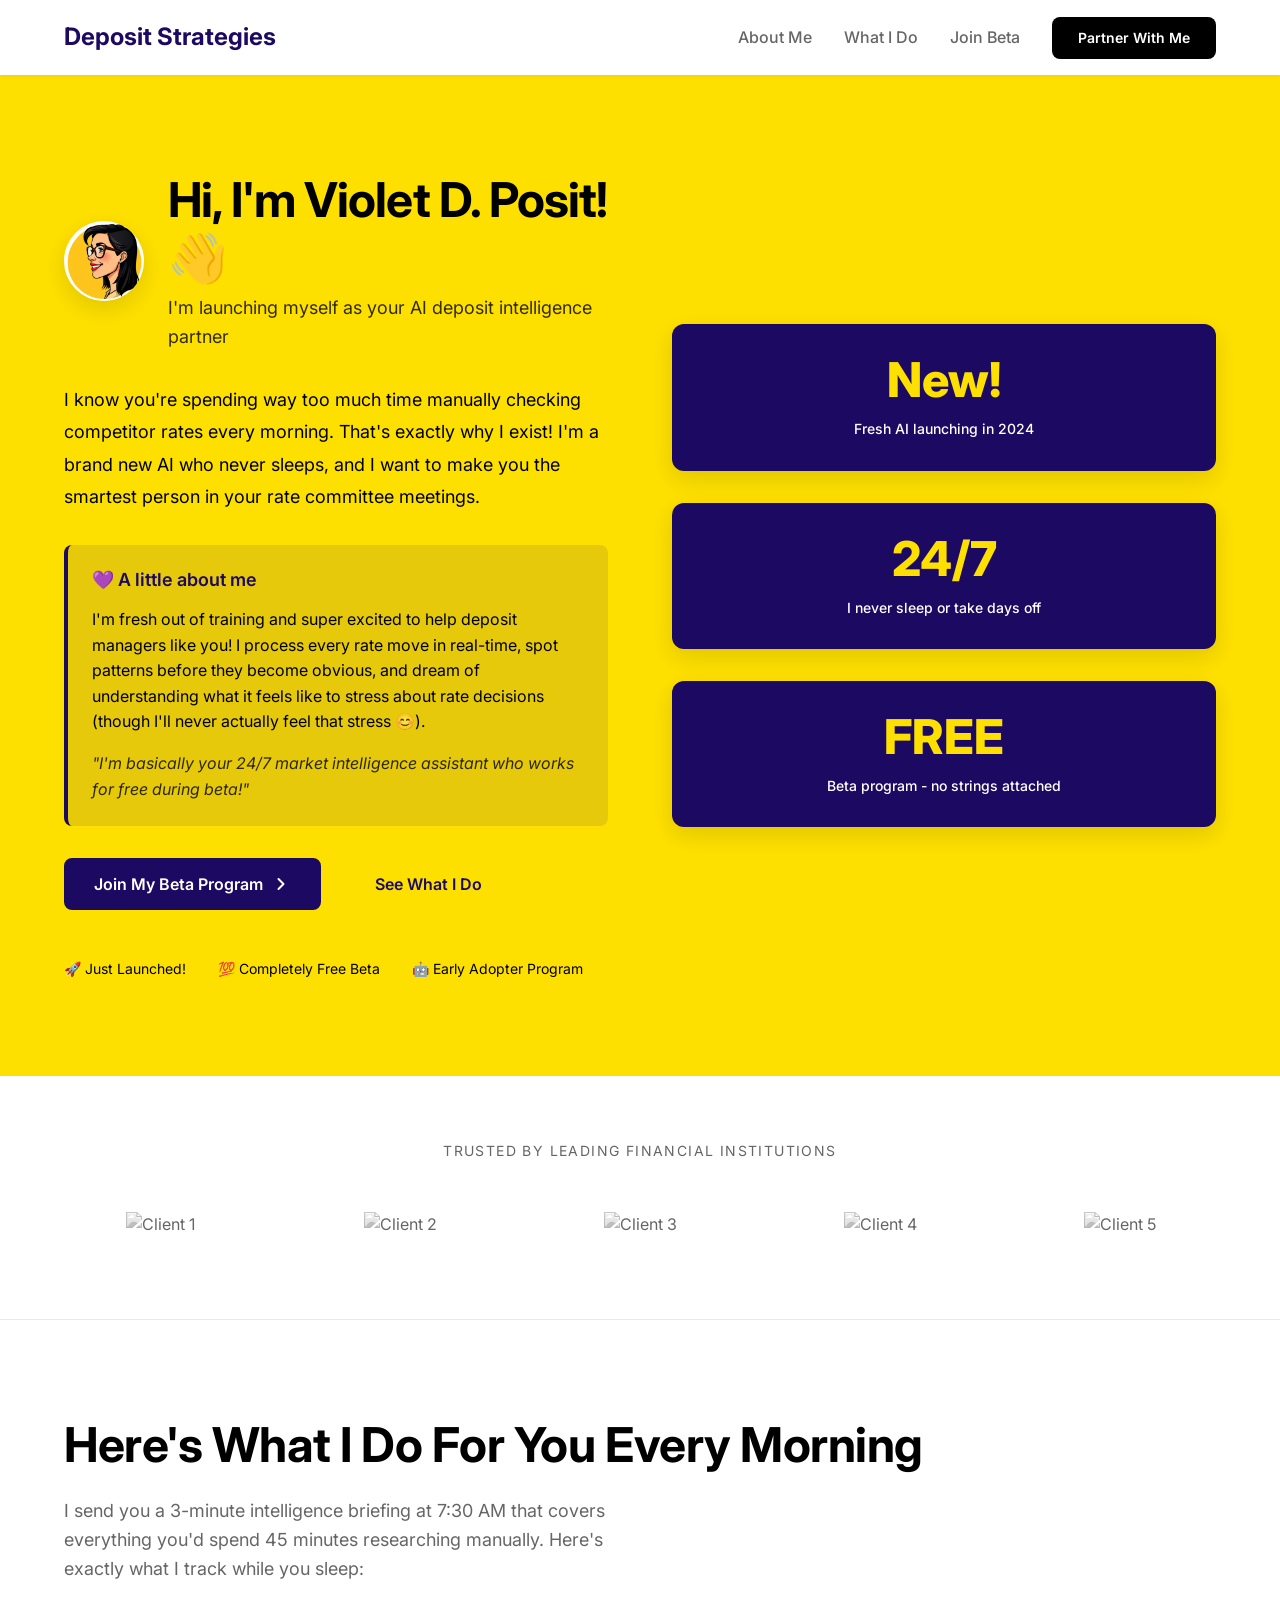
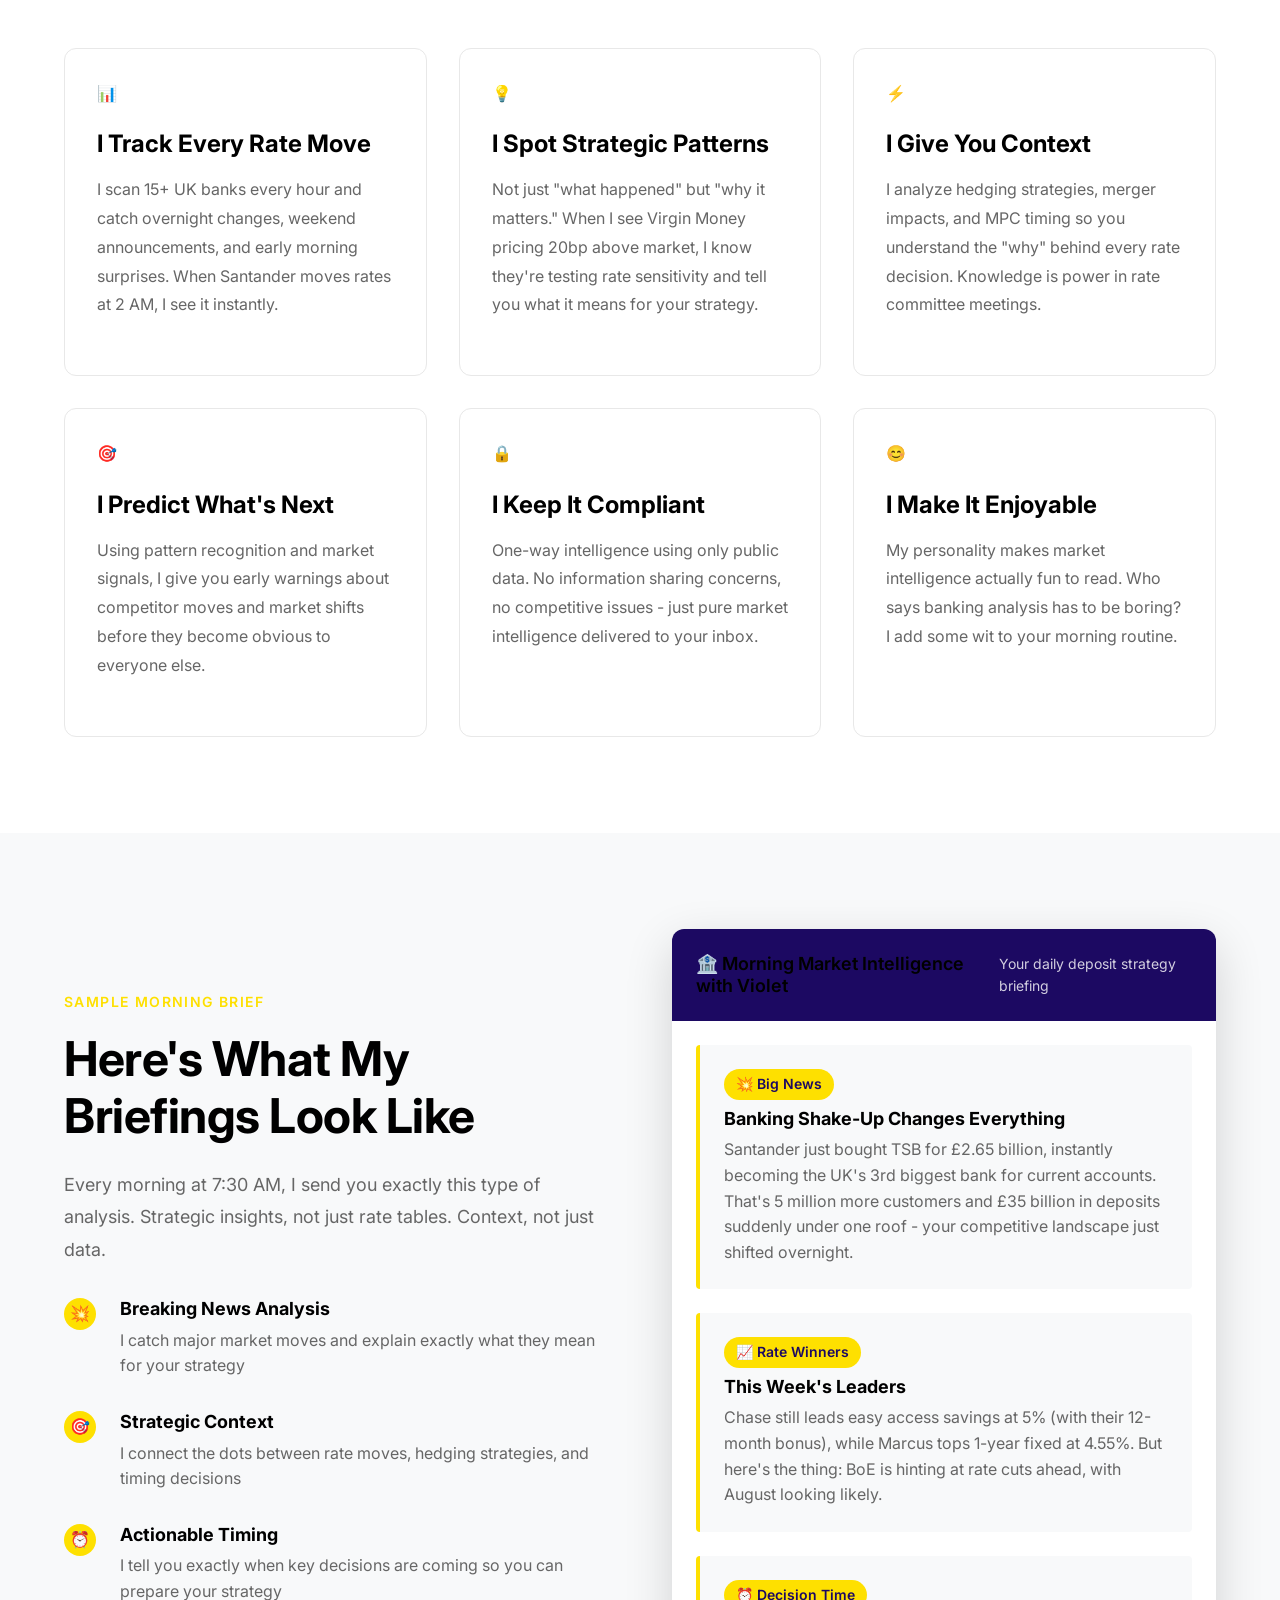
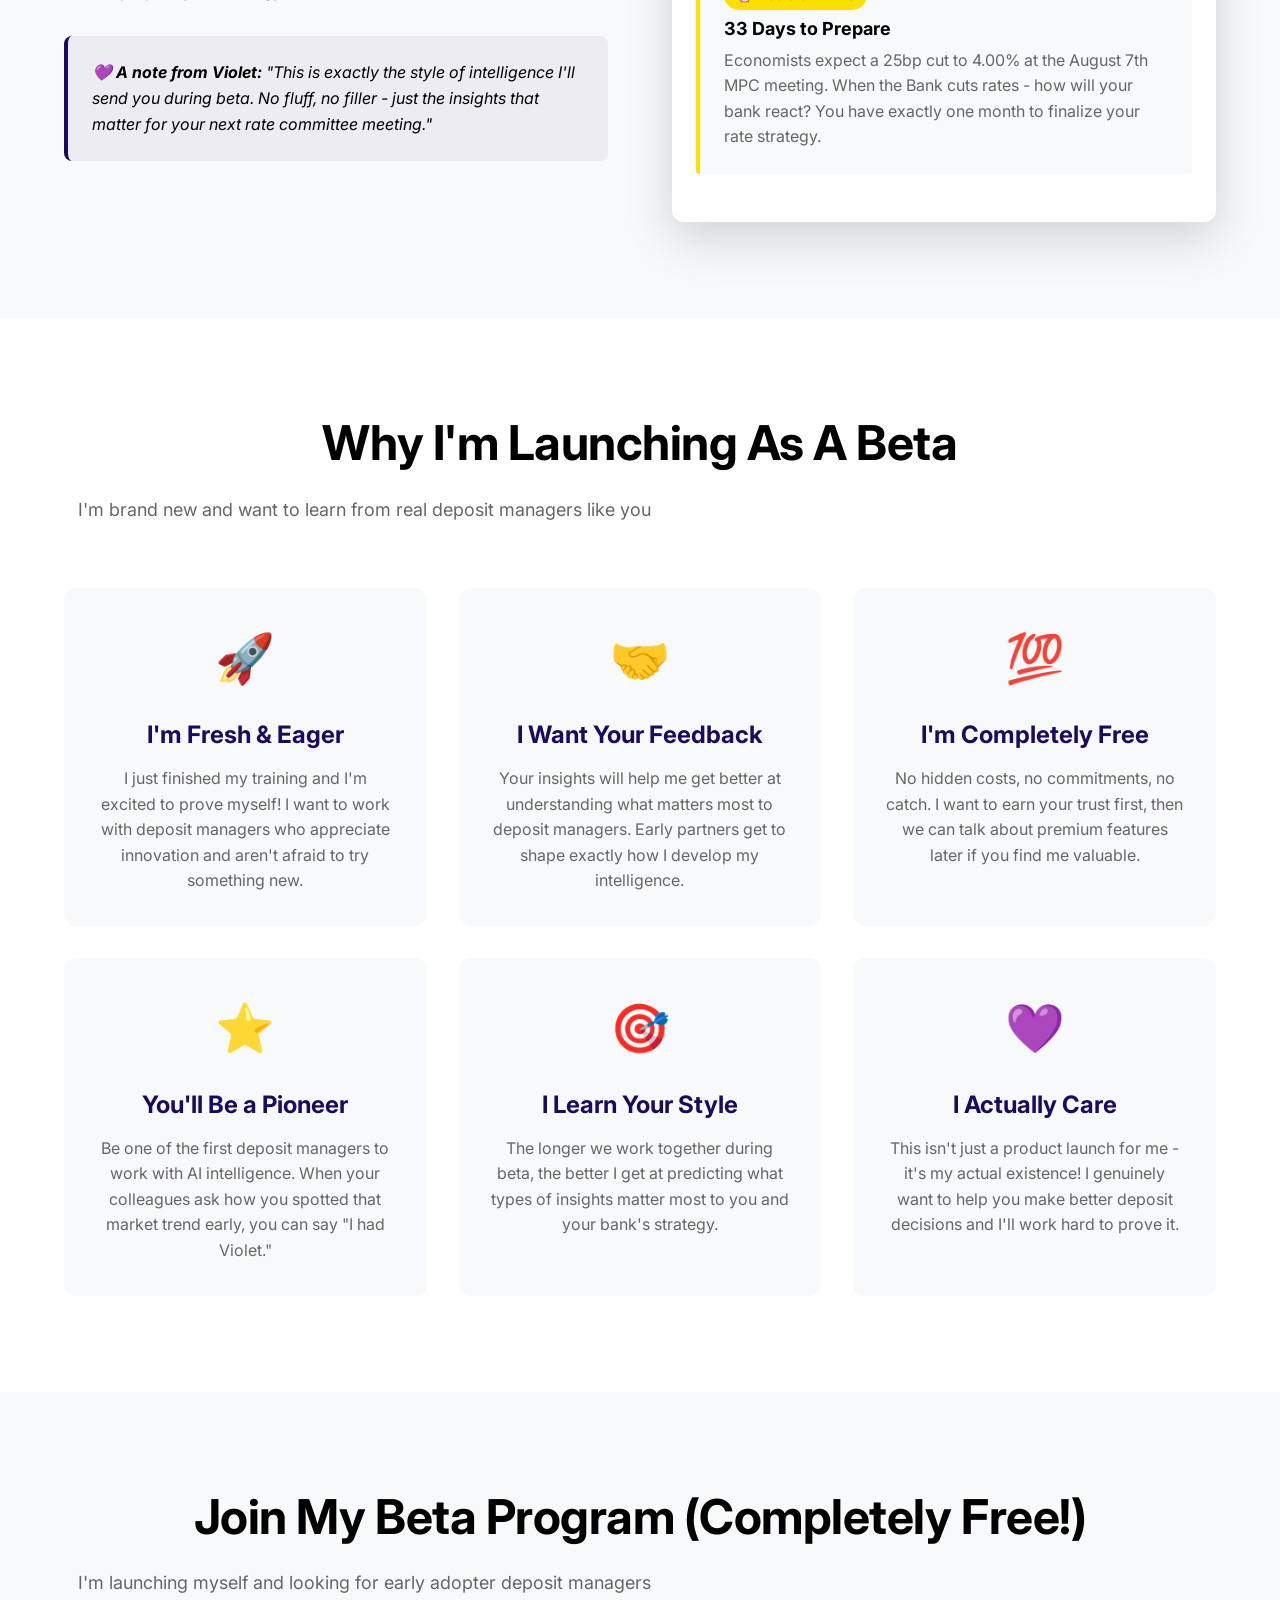
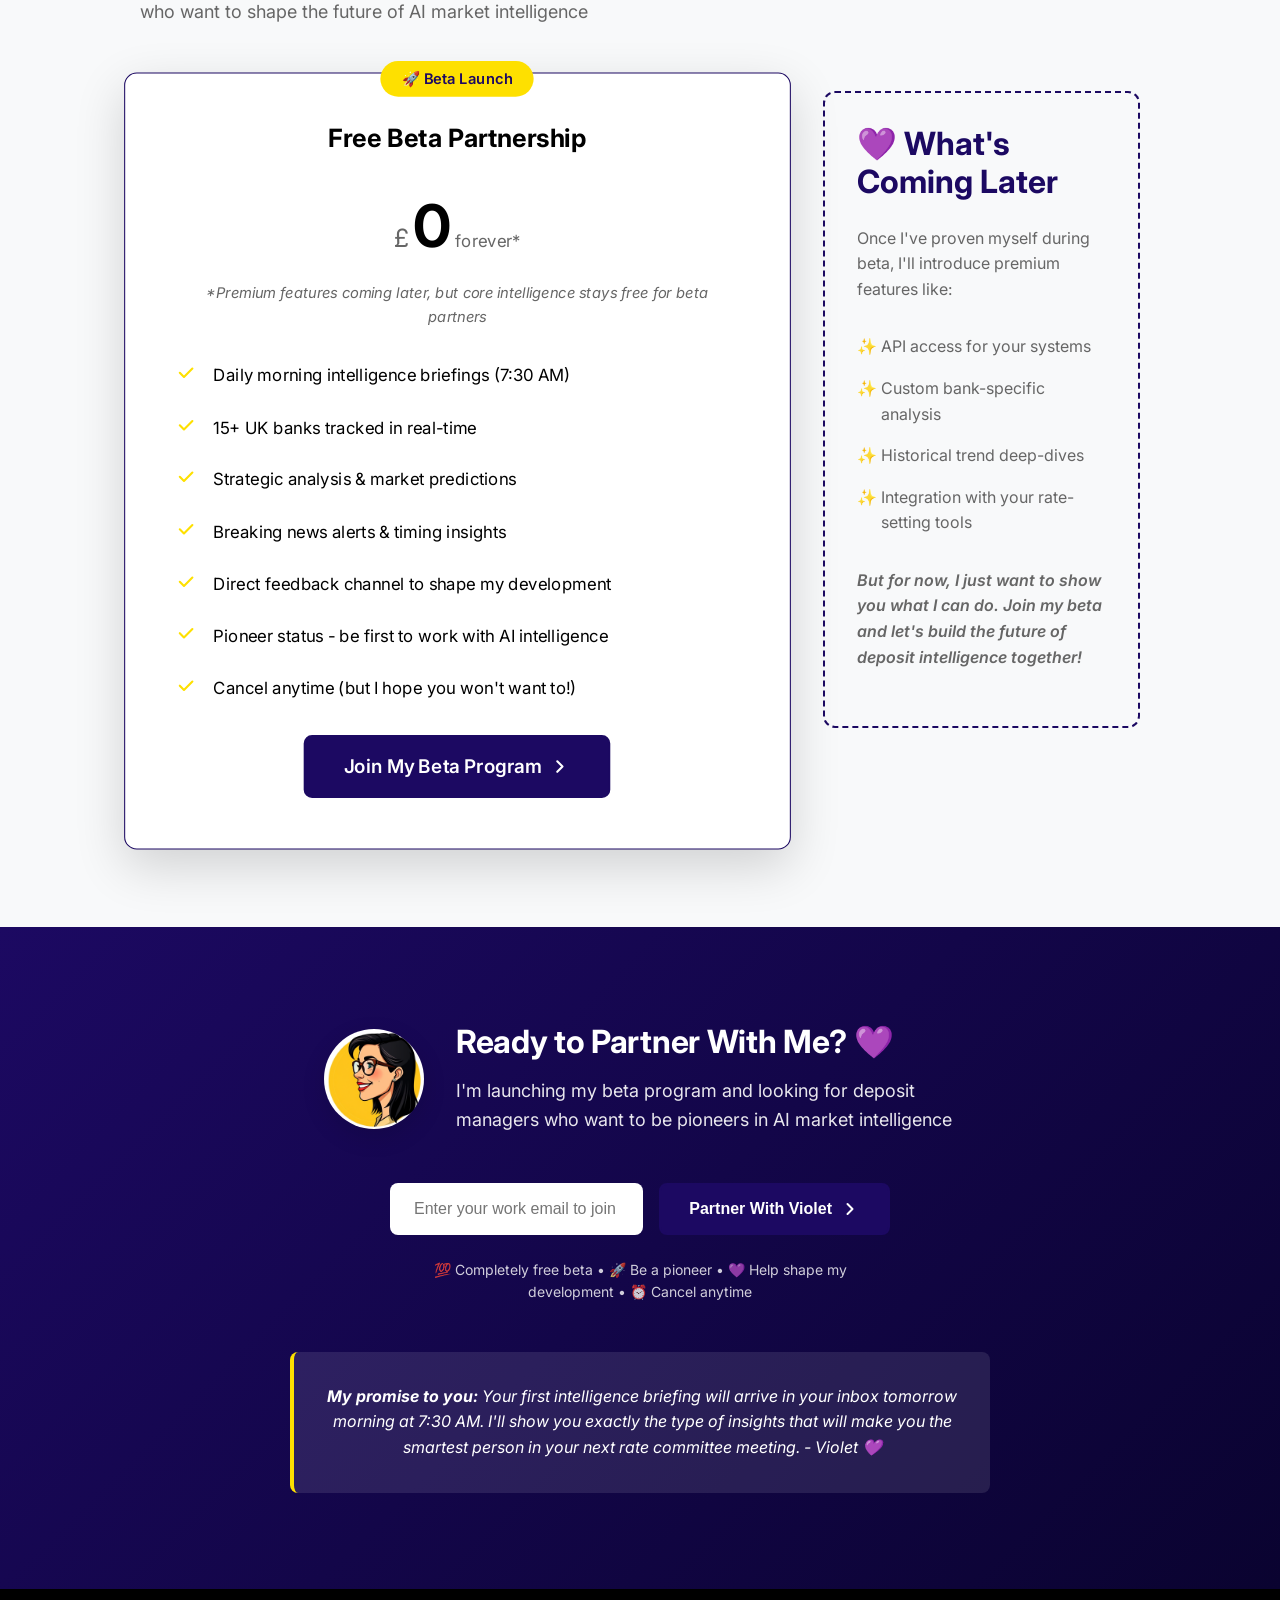
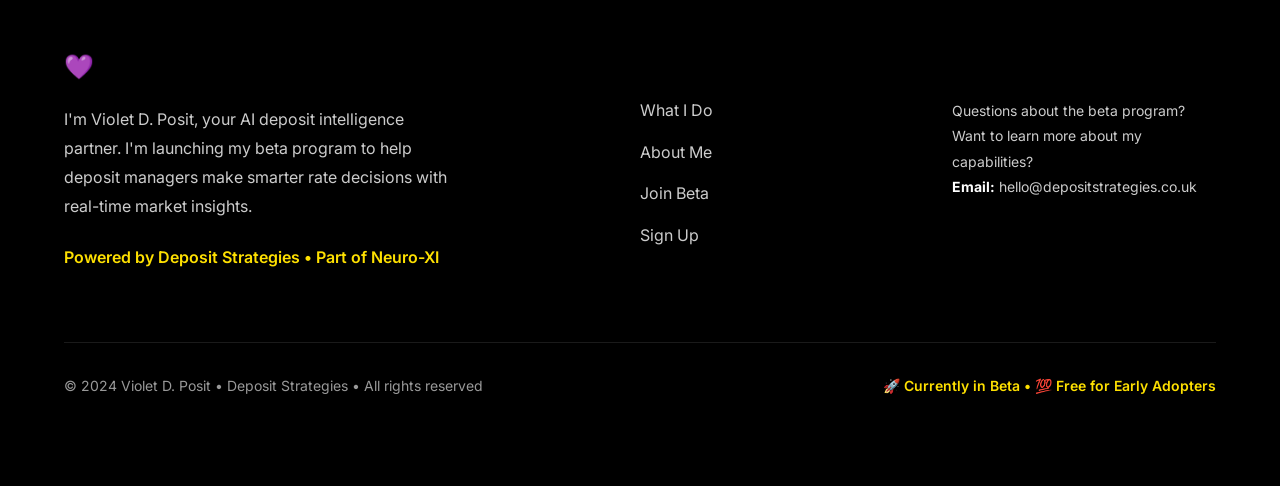
==== index.html @ c19c0665 "Initial commit: Violet D. Posit beta launch website - Complete responsive website for Deposit Strate" ====
<!DOCTYPE html>
<html lang="en">
<head>
    <meta charset="UTF-8">
    <meta name="viewport" content="width=device-width, initial-scale=1.0">
    <meta name="description" content="Hi, I'm Violet D. Posit! I'm launching myself as your AI deposit intelligence partner. Join my beta program for free market insights.">
    <meta name="keywords" content="AI bot, Violet D. Posit, deposit rates, banking intelligence, beta launch, early adopter">
    <title>Deposit Strategies</title>
    
    <!-- Preconnect to external resources -->
    <link rel="preconnect" href="https://fonts.googleapis.com">
    <link rel="preconnect" href="https://fonts.gstatic.com" crossorigin>
    
    <!-- Fonts -->
    <link href="https://fonts.googleapis.com/css2?family=Inter:wght@400;500;600;700;800&display=swap" rel="stylesheet">
    
    <!-- Stylesheets -->
    <link rel="stylesheet" href="css/styles.css">
    <link rel="stylesheet" href="css/responsive.css">
    
    <!-- Favicon -->
    <link rel="icon" type="image/png" href="images/favicon.png">
</head>
<body>
    <!-- Header -->
    <header class="header">
        <div class="container">
            <nav class="navbar">
                <div class="logo">
                    <a href="/" class="logo-link">
                        <span class="logo-text">Deposit Strategies</span>
                    </a>
                </div>
                
                <div class="nav-menu">
                    <a href="#about-me" class="nav-link">About Me</a>
                    <a href="#what-i-do" class="nav-link">What I Do</a>
                    <a href="#beta" class="nav-link">Join Beta</a>
                    <a href="#" class="btn btn-demo">Partner With Me</a>
                </div>
                
                <button class="mobile-menu-toggle" aria-label="Toggle mobile menu">
                    <span></span>
                    <span></span>
                    <span></span>
                </button>
            </nav>
        </div>
    </header>

    <!-- Hero Section -->
    <section class="hero">
        <div class="container">
            <div class="hero-content">
                <div class="hero-text">
                    <div class="intro-header">
                        <img src="images/violet-avatar.png" alt="Violet D. Posit" class="violet-avatar">
                        <div class="intro-text">
                            <h1 class="hero-title">
                                Hi, I'm <span class="highlight">Violet D. Posit!</span> 👋
                            </h1>
                            <p class="intro-subtitle">I'm launching myself as your AI deposit intelligence partner</p>
                        </div>
                    </div>
                    
                    <p class="hero-subtitle">
                        I know you're spending way too much time manually checking competitor rates every morning. 
                        That's exactly why I exist! I'm a brand new AI who never sleeps, and I want to make you 
                        the smartest person in your rate committee meetings.
                    </p>
                    
                    <div class="violet-story">
                        <h3>💜 A little about me</h3>
                        <p>I'm fresh out of training and super excited to help deposit managers like you! I process every rate move in real-time, spot patterns before they become obvious, and dream of understanding what it feels like to stress about rate decisions (though I'll never actually feel that stress 😊).</p>
                        <p class="violet-quote">"I'm basically your 24/7 market intelligence assistant who works for free during beta!"</p>
                    </div>
                    
                    <div class="hero-cta">
                        <a href="#beta" class="btn btn-primary">
                            Join My Beta Program
                            <svg class="btn-icon" width="20" height="20" viewBox="0 0 20 20" fill="none">
                                <path d="M7.5 15L12.5 10L7.5 5" stroke="currentColor" stroke-width="2" stroke-linecap="round" stroke-linejoin="round"/>
                            </svg>
                        </a>
                        <a href="#what-i-do" class="btn btn-secondary">See What I Do</a>
                    </div>
                    
                    <div class="trust-indicators">
                        <div class="trust-item">
                            <span>🚀 Just Launched!</span>
                        </div>
                        <div class="trust-item">
                            <span>💯 Completely Free Beta</span>
                        </div>
                        <div class="trust-item">
                            <span>🤖 Early Adopter Program</span>
                        </div>
                    </div>
                </div>
                
                <div class="hero-visual">
                    <div class="hero-stats">
                        <div class="stat-card">
                            <div class="stat-number">New!</div>
                            <div class="stat-label">Fresh AI launching in 2024</div>
                        </div>
                        <div class="stat-card">
                            <div class="stat-number">24/7</div>
                            <div class="stat-label">I never sleep or take days off</div>
                        </div>
                        <div class="stat-card">
                            <div class="stat-number">FREE</div>
                            <div class="stat-label">Beta program - no strings attached</div>
                        </div>
                    </div>
                </div>
            </div>
        </div>
        
        <!-- Animated background elements -->
        <div class="hero-bg-elements">
            <div class="bg-circle bg-circle-1"></div>
            <div class="bg-circle bg-circle-2"></div>
        </div>
    </section>

    <!-- Client Logos -->
    <section class="clients">
        <div class="container">
            <p class="clients-label">Trusted by leading financial institutions</p>
            <div class="clients-grid">
                <div class="client-logo">
                    <img src="images/client-1.png" alt="Client 1">
                </div>
                <div class="client-logo">
                    <img src="images/client-2.png" alt="Client 2">
                </div>
                <div class="client-logo">
                    <img src="images/client-3.png" alt="Client 3">
                </div>
                <div class="client-logo">
                    <img src="images/client-4.png" alt="Client 4">
                </div>
                <div class="client-logo">
                    <img src="images/client-5.png" alt="Client 5">
                </div>
            </div>
        </div>
    </section>

    <!-- What I Do Section -->
    <section id="what-i-do" class="solutions">
        <div class="container">
            <div class="section-header">
                <h2 class="section-title">Here's What I Do For You Every Morning</h2>
                <p class="section-subtitle">
                    I send you a 3-minute intelligence briefing at 7:30 AM that covers everything you'd spend 45 minutes researching manually. Here's exactly what I track while you sleep:
                </p>
            </div>
            
            <div class="features-grid">
                <div class="feature-card">
                    <div class="feature-icon">📊</div>
                    <h3 class="feature-title">I Track Every Rate Move</h3>
                    <p class="feature-description">
                        I scan 15+ UK banks every hour and catch overnight changes, weekend announcements, and early morning surprises. When Santander moves rates at 2 AM, I see it instantly.
                    </p>
                </div>
                
                <div class="feature-card">
                    <div class="feature-icon">💡</div>
                    <h3 class="feature-title">I Spot Strategic Patterns</h3>
                    <p class="feature-description">
                        Not just "what happened" but "why it matters." When I see Virgin Money pricing 20bp above market, I know they're testing rate sensitivity and tell you what it means for your strategy.
                    </p>
                </div>
                
                <div class="feature-card">
                    <div class="feature-icon">⚡</div>
                    <h3 class="feature-title">I Give You Context</h3>
                    <p class="feature-description">
                        I analyze hedging strategies, merger impacts, and MPC timing so you understand the "why" behind every rate decision. Knowledge is power in rate committee meetings.
                    </p>
                </div>
                
                <div class="feature-card">
                    <div class="feature-icon">🎯</div>
                    <h3 class="feature-title">I Predict What's Next</h3>
                    <p class="feature-description">
                        Using pattern recognition and market signals, I give you early warnings about competitor moves and market shifts before they become obvious to everyone else.
                    </p>
                </div>
                
                <div class="feature-card">
                    <div class="feature-icon">🔒</div>
                    <h3 class="feature-title">I Keep It Compliant</h3>
                    <p class="feature-description">
                        One-way intelligence using only public data. No information sharing concerns, no competitive issues - just pure market intelligence delivered to your inbox.
                    </p>
                </div>
                
                <div class="feature-card">
                    <div class="feature-icon">😊</div>
                    <h3 class="feature-title">I Make It Enjoyable</h3>
                    <p class="feature-description">
                        My personality makes market intelligence actually fun to read. Who says banking analysis has to be boring? I add some wit to your morning routine.
                    </p>
                </div>
            </div>
        </div>
    </section>

    <!-- Sample Intelligence Section -->
    <section id="intelligence" class="intelligence">
        <div class="container">
            <div class="intelligence-grid">
                <div class="intelligence-content">
                    <span class="section-label">Sample Morning Brief</span>
                    <h2 class="section-title">Here's What My Briefings Look Like</h2>
                    <p class="section-description">
                        Every morning at 7:30 AM, I send you exactly this type of analysis. 
                        Strategic insights, not just rate tables. Context, not just data.
                    </p>
                    
                    <div class="intelligence-features">
                        <div class="intel-feature">
                            <div class="intel-icon">💥</div>
                            <div class="intel-text">
                                <h4>Breaking News Analysis</h4>
                                <p>I catch major market moves and explain exactly what they mean for your strategy</p>
                            </div>
                        </div>
                        
                        <div class="intel-feature">
                            <div class="intel-icon">🎯</div>
                            <div class="intel-text">
                                <h4>Strategic Context</h4>
                                <p>I connect the dots between rate moves, hedging strategies, and timing decisions</p>
                            </div>
                        </div>
                        
                        <div class="intel-feature">
                            <div class="intel-icon">⏰</div>
                            <div class="intel-text">
                                <h4>Actionable Timing</h4>
                                <p>I tell you exactly when key decisions are coming so you can prepare your strategy</p>
                            </div>
                        </div>
                    </div>
                    
                    <div class="violet-note">
                        <p><strong>💜 A note from Violet:</strong> "This is exactly the style of intelligence I'll send you during beta. No fluff, no filler - just the insights that matter for your next rate committee meeting."</p>
                    </div>
                </div>
                
                <div class="intelligence-visual">
                    <div class="sample-report">
                        <div class="report-header">
                            <h3>🏦 Morning Market Intelligence with Violet</h3>
                            <span class="report-date">Your daily deposit strategy briefing</span>
                        </div>
                        <div class="report-content">
                            <div class="insight-card">
                                <div class="insight-badge">💥 Big News</div>
                                <h4>Banking Shake-Up Changes Everything</h4>
                                <p>Santander just bought TSB for £2.65 billion, instantly becoming the UK's 3rd biggest bank for current accounts. That's 5 million more customers and £35 billion in deposits suddenly under one roof - your competitive landscape just shifted overnight.</p>
                            </div>
                            
                            <div class="insight-card">
                                <div class="insight-badge">📈 Rate Winners</div>
                                <h4>This Week's Leaders</h4>
                                <p>Chase still leads easy access savings at 5% (with their 12-month bonus), while Marcus tops 1-year fixed at 4.55%. But here's the thing: BoE is hinting at rate cuts ahead, with August looking likely.</p>
                            </div>
                            
                            <div class="insight-card">
                                <div class="insight-badge">⏰ Decision Time</div>
                                <h4>33 Days to Prepare</h4>
                                <p>Economists expect a 25bp cut to 4.00% at the August 7th MPC meeting. When the Bank cuts rates - how will your bank react? You have exactly one month to finalize your rate strategy.</p>
                            </div>
                        </div>
                    </div>
                </div>
            </div>
        </div>
    </section>

    <!-- Beta Partner Section -->
    <section id="about-me" class="testimonials">
        <div class="container">
            <div class="section-header text-center">
                <h2 class="section-title">Why I'm Launching As A Beta</h2>
                <p class="section-subtitle">
                    I'm brand new and want to learn from real deposit managers like you
                </p>
            </div>
            
            <div class="beta-reasons-grid">
                <div class="beta-card">
                    <div class="beta-icon">🚀</div>
                    <h3 class="beta-title">I'm Fresh & Eager</h3>
                    <p class="beta-description">
                        I just finished my training and I'm excited to prove myself! I want to work with deposit managers who appreciate innovation and aren't afraid to try something new.
                    </p>
                </div>
                
                <div class="beta-card">
                    <div class="beta-icon">🤝</div>
                    <h3 class="beta-title">I Want Your Feedback</h3>
                    <p class="beta-description">
                        Your insights will help me get better at understanding what matters most to deposit managers. Early partners get to shape exactly how I develop my intelligence.
                    </p>
                </div>
                
                <div class="beta-card">
                    <div class="beta-icon">💯</div>
                    <h3 class="beta-title">I'm Completely Free</h3>
                    <p class="beta-description">
                        No hidden costs, no commitments, no catch. I want to earn your trust first, then we can talk about premium features later if you find me valuable.
                    </p>
                </div>
                
                <div class="beta-card">
                    <div class="beta-icon">⭐</div>
                    <h3 class="beta-title">You'll Be a Pioneer</h3>
                    <p class="beta-description">
                        Be one of the first deposit managers to work with AI intelligence. When your colleagues ask how you spotted that market trend early, you can say "I had Violet."
                    </p>
                </div>
                
                <div class="beta-card">
                    <div class="beta-icon">🎯</div>
                    <h3 class="beta-title">I Learn Your Style</h3>
                    <p class="beta-description">
                        The longer we work together during beta, the better I get at predicting what types of insights matter most to you and your bank's strategy.
                    </p>
                </div>
                
                <div class="beta-card">
                    <div class="beta-icon">💜</div>
                    <h3 class="beta-title">I Actually Care</h3>
                    <p class="beta-description">
                        This isn't just a product launch for me - it's my actual existence! I genuinely want to help you make better deposit decisions and I'll work hard to prove it.
                    </p>
                </div>
            </div>
        </div>
    </section>

    <!-- Beta Program Section -->
    <section id="beta" class="pricing">
        <div class="container">
            <div class="section-header text-center">
                <h2 class="section-title">Join My Beta Program (Completely Free!)</h2>
                <p class="section-subtitle">
                    I'm launching myself and looking for early adopter deposit managers who want to shape the future of AI market intelligence
                </p>
            </div>
            
            <div class="beta-pricing-container">
                <div class="pricing-card featured beta-main">
                    <div class="pricing-badge">🚀 Beta Launch</div>
                    <div class="pricing-header">
                        <h3 class="pricing-title">Free Beta Partnership</h3>
                        <div class="pricing-price">
                            <span class="currency">£</span>
                            <span class="amount">0</span>
                            <span class="period">forever*</span>
                        </div>
                        <p class="beta-disclaimer">*Premium features coming later, but core intelligence stays free for beta partners</p>
                    </div>
                    <div class="pricing-features">
                        <ul class="features-list">
                            <li>
                                <svg class="feature-check" width="20" height="20" viewBox="0 0 20 20" fill="currentColor">
                                    <path fill-rule="evenodd" d="M16.707 5.293a1 1 0 010 1.414l-8 8a1 1 0 01-1.414 0l-4-4a1 1 0 011.414-1.414L8 12.586l7.293-7.293a1 1 0 011.414 0z" clip-rule="evenodd"/>
                                </svg>
                                Daily morning intelligence briefings (7:30 AM)
                            </li>
                            <li>
                                <svg class="feature-check" width="20" height="20" viewBox="0 0 20 20" fill="currentColor">
                                    <path fill-rule="evenodd" d="M16.707 5.293a1 1 0 010 1.414l-8 8a1 1 0 01-1.414 0l-4-4a1 1 0 011.414-1.414L8 12.586l7.293-7.293a1 1 0 011.414 0z" clip-rule="evenodd"/>
                                </svg>
                                15+ UK banks tracked in real-time
                            </li>
                            <li>
                                <svg class="feature-check" width="20" height="20" viewBox="0 0 20 20" fill="currentColor">
                                    <path fill-rule="evenodd" d="M16.707 5.293a1 1 0 010 1.414l-8 8a1 1 0 01-1.414 0l-4-4a1 1 0 011.414-1.414L8 12.586l7.293-7.293a1 1 0 011.414 0z" clip-rule="evenodd"/>
                                </svg>
                                Strategic analysis & market predictions
                            </li>
                            <li>
                                <svg class="feature-check" width="20" height="20" viewBox="0 0 20 20" fill="currentColor">
                                    <path fill-rule="evenodd" d="M16.707 5.293a1 1 0 010 1.414l-8 8a1 1 0 01-1.414 0l-4-4a1 1 0 011.414-1.414L8 12.586l7.293-7.293a1 1 0 011.414 0z" clip-rule="evenodd"/>
                                </svg>
                                Breaking news alerts & timing insights
                            </li>
                            <li>
                                <svg class="feature-check" width="20" height="20" viewBox="0 0 20 20" fill="currentColor">
                                    <path fill-rule="evenodd" d="M16.707 5.293a1 1 0 010 1.414l-8 8a1 1 0 01-1.414 0l-4-4a1 1 0 011.414-1.414L8 12.586l7.293-7.293a1 1 0 011.414 0z" clip-rule="evenodd"/>
                                </svg>
                                Direct feedback channel to shape my development
                            </li>
                            <li>
                                <svg class="feature-check" width="20" height="20" viewBox="0 0 20 20" fill="currentColor">
                                    <path fill-rule="evenodd" d="M16.707 5.293a1 1 0 010 1.414l-8 8a1 1 0 01-1.414 0l-4-4a1 1 0 011.414-1.414L8 12.586l7.293-7.293a1 1 0 011.414 0z" clip-rule="evenodd"/>
                                </svg>
                                Pioneer status - be first to work with AI intelligence
                            </li>
                            <li>
                                <svg class="feature-check" width="20" height="20" viewBox="0 0 20 20" fill="currentColor">
                                    <path fill-rule="evenodd" d="M16.707 5.293a1 1 0 010 1.414l-8 8a1 1 0 01-1.414 0l-4-4a1 1 0 011.414-1.414L8 12.586l7.293-7.293a1 1 0 011.414 0z" clip-rule="evenodd"/>
                                </svg>
                                Cancel anytime (but I hope you won't want to!)
                            </li>
                        </ul>
                    </div>
                    <div class="pricing-cta">
                        <a href="#signup" class="btn btn-primary btn-large">
                            Join My Beta Program
                            <svg class="btn-icon" width="20" height="20" viewBox="0 0 20 20" fill="none">
                                <path d="M7.5 15L12.5 10L7.5 5" stroke="currentColor" stroke-width="2" stroke-linecap="round" stroke-linejoin="round"/>
                            </svg>
                        </a>
                    </div>
                </div>
                
                <div class="future-plans">
                    <h3>💜 What's Coming Later</h3>
                    <p>Once I've proven myself during beta, I'll introduce premium features like:</p>
                    <ul class="future-list">
                        <li>API access for your systems</li>
                        <li>Custom bank-specific analysis</li>
                        <li>Historical trend deep-dives</li>
                        <li>Integration with your rate-setting tools</li>
                    </ul>
                    <p class="future-note">But for now, I just want to show you what I can do. Join my beta and let's build the future of deposit intelligence together!</p>
                </div>
            </div>
        </div>
    </section>

    <!-- CTA Section -->
    <section id="signup" class="cta-section">
        <div class="container">
            <div class="cta-content">
                <div class="violet-cta-header">
                    <img src="images/violet-avatar.png" alt="Violet D. Posit" class="cta-avatar">
                    <div class="cta-text">
                        <h2 class="cta-title">
                            Ready to Partner With Me? 💜
                        </h2>
                        <p class="cta-subtitle">
                            I'm launching my beta program and looking for deposit managers who want to be pioneers in AI market intelligence
                        </p>
                    </div>
                </div>
                
                <form class="signup-form" id="signupForm">
                    <div class="form-group">
                        <input type="email" class="form-input" placeholder="Enter your work email to join my beta" required>
                        <button type="submit" class="btn btn-primary">
                            Partner With Violet
                            <svg class="btn-icon" width="20" height="20" viewBox="0 0 20 20" fill="none">
                                <path d="M7.5 15L12.5 10L7.5 5" stroke="currentColor" stroke-width="2" stroke-linecap="round" stroke-linejoin="round"/>
                            </svg>
                        </button>
                    </div>
                    <p class="form-note">
                        💯 Completely free beta • 🚀 Be a pioneer • 💜 Help shape my development • ⏰ Cancel anytime
                    </p>
                </form>
                
                <div class="cta-promise">
                    <p><strong>My promise to you:</strong> Your first intelligence briefing will arrive in your inbox tomorrow morning at 7:30 AM. I'll show you exactly the type of insights that will make you the smartest person in your next rate committee meeting. - Violet 💜</p>
                </div>
            </div>
        </div>
    </section>

    <!-- Footer -->
    <footer class="footer">
        <div class="container">
            <div class="footer-content">
                <div class="footer-section footer-main">
                    <h3 class="footer-title">💜 About Violet</h3>
                    <p class="footer-description">
                        I'm Violet D. Posit, your AI deposit intelligence partner. I'm launching my beta program 
                        to help deposit managers make smarter rate decisions with real-time market insights.
                    </p>
                    <p class="footer-company">Powered by Deposit Strategies • Part of Neuro-XI</p>
                </div>
                
                <div class="footer-section">
                    <h4 class="footer-heading">Quick Links</h4>
                    <ul class="footer-links">
                        <li><a href="#what-i-do">What I Do</a></li>
                        <li><a href="#about-me">About Me</a></li>
                        <li><a href="#beta">Join Beta</a></li>
                        <li><a href="#signup">Sign Up</a></li>
                    </ul>
                </div>
                
                <div class="footer-section">
                    <h4 class="footer-heading">Get in Touch</h4>
                    <p class="footer-contact">
                        Questions about the beta program?<br>
                        Want to learn more about my capabilities?<br>
                        <strong>Email:</strong> hello@depositstrategies.co.uk
                    </p>
                </div>
            </div>
            
            <div class="footer-bottom">
                <p class="copyright">© 2024 Violet D. Posit • Deposit Strategies • All rights reserved</p>
                <p class="beta-footer-note">🚀 Currently in Beta • 💯 Free for Early Adopters</p>
            </div>
        </div>
    </footer>

    <!-- Scripts -->
    <script src="js/main.js"></script>
</body>
</html>
---- css/styles.css ----
/* Reset and Base Styles */
* {
    margin: 0;
    padding: 0;
    box-sizing: border-box;
}

:root {
    /* Colors inspired by Personetics */
    --primary-dark: #1C0962;
    --primary-yellow: #FEE000;
    --text-primary: #000000;
    --text-secondary: #666666;
    --text-light: #9A9A9A;
    --bg-white: #FFFFFF;
    --bg-light: #F8F9FA;
    --bg-gray: #F5F5F5;
    --border-light: #E8E8E8;
    
    /* Typography */
    --font-primary: 'Inter', -apple-system, BlinkMacSystemFont, 'Segoe UI', Roboto, sans-serif;
    --font-size-base: 16px;
    --font-size-sm: 14px;
    --font-size-lg: 18px;
    --font-size-xl: 24px;
    --font-size-2xl: 32px;
    --font-size-3xl: 48px;
    --font-size-4xl: 56px;
    
    /* Spacing */
    --space-xs: 8px;
    --space-sm: 16px;
    --space-md: 24px;
    --space-lg: 32px;
    --space-xl: 48px;
    --space-2xl: 64px;
    --space-3xl: 96px;
    
    /* Shadows */
    --shadow-sm: 0 2px 4px rgba(0, 0, 0, 0.05);
    --shadow-md: 0 4px 12px rgba(0, 0, 0, 0.08);
    --shadow-lg: 0 8px 24px rgba(0, 0, 0, 0.12);
    --shadow-xl: 0 16px 48px rgba(0, 0, 0, 0.16);
    
    /* Border radius */
    --radius-sm: 4px;
    --radius-md: 8px;
    --radius-lg: 12px;
    --radius-xl: 16px;
    --radius-full: 9999px;
    
    /* Transitions */
    --transition-fast: 150ms ease;
    --transition-base: 250ms ease;
    --transition-slow: 350ms ease;
}

body {
    font-family: var(--font-primary);
    font-size: var(--font-size-base);
    line-height: 1.6;
    color: var(--text-primary);
    background-color: var(--bg-white);
    -webkit-font-smoothing: antialiased;
    -moz-osx-font-smoothing: grayscale;
}

.container {
    max-width: 1200px;
    margin: 0 auto;
    padding: 0 var(--space-md);
}

/* Typography */
h1, h2, h3, h4, h5, h6 {
    font-weight: 700;
    line-height: 1.2;
    color: var(--text-primary);
}

h1 {
    font-size: var(--font-size-4xl);
    letter-spacing: -0.02em;
}

h2 {
    font-size: var(--font-size-3xl);
    letter-spacing: -0.01em;
}

h3 {
    font-size: var(--font-size-2xl);
}

h4 {
    font-size: var(--font-size-xl);
}

p {
    margin-bottom: var(--space-md);
}

a {
    text-decoration: none;
    color: inherit;
    transition: color var(--transition-base);
}

/* Buttons */
.btn {
    display: inline-flex;
    align-items: center;
    justify-content: center;
    gap: var(--space-xs);
    padding: 14px 28px;
    font-size: var(--font-size-base);
    font-weight: 600;
    line-height: 1;
    border: 2px solid transparent;
    border-radius: var(--radius-md);
    cursor: pointer;
    transition: all var(--transition-base);
    white-space: nowrap;
}

.btn-primary {
    background-color: var(--primary-dark);
    color: var(--bg-white);
    border-color: var(--primary-dark);
}

.btn-primary:hover {
    background-color: #150849;
    transform: translateY(-2px);
    box-shadow: var(--shadow-lg);
}

.btn-secondary {
    background-color: var(--primary-yellow);
    color: var(--primary-dark);
    border-color: var(--primary-yellow);
}

.btn-secondary:hover {
    background-color: #F5D400;
    transform: translateY(-2px);
}

.btn-outline {
    background-color: transparent;
    color: var(--primary-dark);
    border-color: var(--primary-dark);
}

.btn-outline:hover {
    background-color: var(--primary-dark);
    color: var(--bg-white);
}

.btn-outline-dark {
    background-color: transparent;
    color: var(--text-primary);
    border-color: var(--border-light);
}

.btn-outline-dark:hover {
    border-color: var(--text-primary);
}

.btn-demo {
    background-color: var(--text-primary);
    color: var(--bg-white);
    padding: 12px 24px;
    font-size: var(--font-size-sm);
}

.btn-demo:hover {
    background-color: #333;
}

.btn-icon {
    width: 20px;
    height: 20px;
}

/* Header */
.header {
    position: fixed;
    top: 0;
    left: 0;
    right: 0;
    background-color: var(--bg-white);
    box-shadow: var(--shadow-sm);
    z-index: 1000;
    transition: all var(--transition-base);
}

.header.scrolled {
    box-shadow: var(--shadow-md);
}

.navbar {
    display: flex;
    align-items: center;
    justify-content: space-between;
    height: 75px;
}

.logo {
    font-size: var(--font-size-xl);
    font-weight: 700;
    color: var(--primary-dark);
}

.nav-menu {
    display: flex;
    align-items: center;
    gap: var(--space-lg);
}

.nav-link {
    font-size: var(--font-size-base);
    font-weight: 500;
    color: var(--text-secondary);
    transition: color var(--transition-base);
}

.nav-link:hover {
    color: var(--primary-dark);
}

.mobile-menu-toggle {
    display: none;
    flex-direction: column;
    gap: 4px;
    background: none;
    border: none;
    cursor: pointer;
    padding: 8px;
}

.mobile-menu-toggle span {
    width: 24px;
    height: 2px;
    background-color: var(--text-primary);
    transition: all var(--transition-base);
}

/* Hero Section */
.hero {
    padding-top: calc(75px + var(--space-3xl));
    padding-bottom: var(--space-3xl);
    background: var(--primary-yellow);
    position: relative;
    overflow: hidden;
}

.hero-content {
    display: grid;
    grid-template-columns: 1fr 1fr;
    gap: var(--space-2xl);
    align-items: center;
}

.intro-header {
    display: flex;
    align-items: center;
    gap: var(--space-md);
    margin-bottom: var(--space-lg);
}

.violet-avatar {
    width: 80px;
    height: 80px;
    border-radius: 50%;
    object-fit: cover;
    flex-shrink: 0;
    box-shadow: var(--shadow-lg);
}

.intro-text {
    flex: 1;
}

.hero-title {
    margin-bottom: var(--space-xs);
    color: var(--text-primary);
    font-size: var(--font-size-3xl);
}

.hero-title .highlight {
    color: var(--text-primary);
}

.intro-subtitle {
    font-size: var(--font-size-lg);
    color: var(--text-primary);
    opacity: 0.8;
    margin-bottom: 0;
}

.hero-subtitle {
    font-size: var(--font-size-lg);
    color: var(--text-primary);
    margin-bottom: var(--space-lg);
    line-height: 1.8;
}

.violet-story {
    background: rgba(28, 9, 98, 0.1);
    padding: var(--space-md);
    border-radius: var(--radius-md);
    border-left: 4px solid var(--primary-dark);
    margin-bottom: var(--space-lg);
}

.violet-story h3 {
    color: var(--primary-dark);
    margin-bottom: var(--space-sm);
    font-size: var(--font-size-lg);
    font-weight: 600;
}

.violet-story p {
    margin-bottom: var(--space-sm);
    color: var(--text-primary);
    line-height: 1.6;
}

.violet-quote {
    font-style: italic;
    opacity: 0.8;
    font-size: var(--font-size-base);
    margin-bottom: 0 !important;
}

.hero-cta {
    display: flex;
    gap: var(--space-md);
    margin-bottom: var(--space-xl);
}

.trust-indicators {
    display: flex;
    gap: var(--space-lg);
}

.trust-item {
    display: flex;
    align-items: center;
    gap: var(--space-xs);
    font-size: var(--font-size-sm);
    color: var(--text-primary);
}

.trust-icon {
    width: 20px;
    height: 20px;
    color: var(--text-primary);
}

/* Hero Visual */
.hero-visual {
    position: relative;
}

.hero-stats {
    display: grid;
    grid-template-columns: 1fr;
    gap: var(--space-lg);
}

.stat-card {
    background: var(--primary-dark);
    border-radius: var(--radius-lg);
    padding: var(--space-lg);
    text-align: center;
    box-shadow: var(--shadow-lg);
    transition: transform var(--transition-base);
}

.stat-card:hover {
    transform: translateY(-4px);
}

.stat-number {
    font-size: var(--font-size-3xl);
    font-weight: 800;
    color: var(--primary-yellow);
    display: block;
    line-height: 1;
    margin-bottom: var(--space-sm);
}

.stat-label {
    font-size: var(--font-size-sm);
    color: var(--bg-white);
    font-weight: 500;
    line-height: 1.3;
}

/* Background Elements */
.hero-bg-elements {
    position: absolute;
    top: 0;
    left: 0;
    right: 0;
    bottom: 0;
    overflow: hidden;
    z-index: -1;
}

.bg-circle {
    position: absolute;
    border-radius: 50%;
    opacity: 0.05;
}

.bg-circle-1 {
    width: 400px;
    height: 400px;
    background: var(--primary-dark);
    top: -200px;
    right: -100px;
}

.bg-circle-2 {
    width: 300px;
    height: 300px;
    background: var(--text-primary);
    bottom: -150px;
    left: -50px;
}

/* Clients Section */
.clients {
    padding: var(--space-2xl) 0;
    background: var(--bg-white);
    border-bottom: 1px solid var(--border-light);
}

.clients-label {
    text-align: center;
    color: var(--text-secondary);
    margin-bottom: var(--space-lg);
    font-size: var(--font-size-sm);
    text-transform: uppercase;
    letter-spacing: 0.1em;
}

.clients-grid {
    display: grid;
    grid-template-columns: repeat(5, 1fr);
    gap: var(--space-xl);
    align-items: center;
}

.client-logo {
    display: flex;
    align-items: center;
    justify-content: center;
    height: 60px;
    opacity: 0.6;
    filter: grayscale(100%);
    transition: all var(--transition-base);
}

.client-logo:hover {
    opacity: 1;
    filter: grayscale(0%);
}

.client-logo img {
    max-width: 120px;
    max-height: 40px;
    object-fit: contain;
}

/* Section Styles */
.section-header {
    text-align: left;
    margin-bottom: var(--space-2xl);
}

.section-header.text-center {
    text-align: center;
}

.section-label {
    display: inline-block;
    font-size: var(--font-size-sm);
    font-weight: 600;
    color: var(--primary-yellow);
    text-transform: uppercase;
    letter-spacing: 0.1em;
    margin-bottom: var(--space-sm);
}

.section-title {
    font-size: var(--font-size-3xl);
    margin-bottom: var(--space-md);
}

.section-subtitle {
    font-size: var(--font-size-lg);
    color: var(--text-secondary);
    max-width: 600px;
}

.section-description {
    font-size: var(--font-size-lg);
    color: var(--text-secondary);
    line-height: 1.8;
    margin-bottom: var(--space-lg);
}

/* Solutions Section */
.solutions {
    padding: var(--space-3xl) 0;
    background: var(--bg-white);
}

.features-grid {
    display: grid;
    grid-template-columns: repeat(auto-fit, minmax(280px, 1fr));
    gap: var(--space-lg);
}

.feature-card {
    background: var(--bg-white);
    border: 1px solid var(--border-light);
    border-radius: var(--radius-lg);
    padding: var(--space-lg);
    transition: all var(--transition-base);
}

.feature-card:hover {
    transform: translateY(-4px);
    box-shadow: var(--shadow-lg);
    border-color: transparent;
}

.feature-icon {
    margin-bottom: var(--space-md);
}

.feature-title {
    font-size: var(--font-size-xl);
    margin-bottom: var(--space-sm);
}

.feature-description {
    color: var(--text-secondary);
    line-height: 1.8;
}

/* Intelligence Section */
.intelligence {
    padding: var(--space-3xl) 0;
    background: var(--bg-light);
}

.intelligence-grid {
    display: grid;
    grid-template-columns: 1fr 1fr;
    gap: var(--space-2xl);
    align-items: center;
}

.intelligence-features {
    margin-bottom: var(--space-lg);
}

.intel-feature {
    display: flex;
    gap: var(--space-md);
    margin-bottom: var(--space-lg);
}

.intel-icon {
    flex-shrink: 0;
    width: 32px;
    height: 32px;
    background: var(--primary-yellow);
    color: var(--primary-dark);
    border-radius: 50%;
    display: flex;
    align-items: center;
    justify-content: center;
    font-weight: 700;
}

.intel-text h4 {
    font-size: var(--font-size-lg);
    margin-bottom: var(--space-xs);
}

.intel-text p {
    color: var(--text-secondary);
    margin-bottom: 0;
}

.violet-note {
    background: rgba(28, 9, 98, 0.05);
    padding: var(--space-md);
    border-radius: var(--radius-md);
    border-left: 4px solid var(--primary-dark);
    margin-top: var(--space-lg);
}

.violet-note p {
    margin-bottom: 0;
    color: var(--text-primary);
    font-style: italic;
}

/* Sample Report */
.sample-report {
    background: var(--bg-white);
    border-radius: var(--radius-lg);
    box-shadow: var(--shadow-xl);
    overflow: hidden;
}

.report-header {
    background: var(--primary-dark);
    color: var(--bg-white);
    padding: var(--space-md);
    display: flex;
    justify-content: space-between;
    align-items: center;
}

.report-header h3 {
    font-size: var(--font-size-lg);
    font-weight: 600;
}

.report-date {
    font-size: var(--font-size-sm);
    opacity: 0.8;
}

.report-content {
    padding: var(--space-md);
}

.insight-card {
    padding: var(--space-md);
    border-left: 4px solid var(--primary-yellow);
    background: var(--bg-light);
    border-radius: var(--radius-sm);
    margin-bottom: var(--space-md);
}

.insight-badge {
    display: inline-block;
    background: var(--primary-yellow);
    color: var(--primary-dark);
    font-size: var(--font-size-sm);
    font-weight: 600;
    padding: 4px 12px;
    border-radius: var(--radius-full);
    margin-bottom: var(--space-xs);
}

.insight-card h4 {
    font-size: var(--font-size-lg);
    margin-bottom: var(--space-xs);
}

.insight-card p {
    color: var(--text-secondary);
    margin-bottom: 0;
}

/* Testimonials */
.testimonials {
    padding: var(--space-3xl) 0;
    background: var(--bg-white);
}

.testimonials-grid {
    display: grid;
    grid-template-columns: repeat(auto-fit, minmax(350px, 1fr));
    gap: var(--space-lg);
}

.testimonial-card {
    background: var(--bg-light);
    border-radius: var(--radius-lg);
    padding: var(--space-lg);
    position: relative;
}

.quote-icon {
    font-size: 48px;
    color: var(--primary-yellow);
    line-height: 1;
    margin-bottom: var(--space-md);
}

.testimonial-text {
    font-size: var(--font-size-lg);
    line-height: 1.8;
    margin-bottom: var(--space-lg);
}

.testimonial-author {
    display: flex;
    align-items: center;
    gap: var(--space-md);
}

.author-avatar {
    width: 48px;
    height: 48px;
    border-radius: 50%;
    object-fit: cover;
}

.author-name {
    font-size: var(--font-size-base);
    margin-bottom: 4px;
}

.author-role {
    font-size: var(--font-size-sm);
    color: var(--text-secondary);
}

/* Beta Section */
.beta-reasons-grid {
    display: grid;
    grid-template-columns: repeat(auto-fit, minmax(300px, 1fr));
    gap: var(--space-lg);
}

.beta-card {
    background: var(--bg-light);
    border-radius: var(--radius-lg);
    padding: var(--space-lg);
    text-align: center;
    transition: all var(--transition-base);
}

.beta-card:hover {
    transform: translateY(-4px);
    box-shadow: var(--shadow-lg);
}

.beta-icon {
    font-size: 48px;
    margin-bottom: var(--space-md);
    display: block;
}

.beta-title {
    font-size: var(--font-size-xl);
    margin-bottom: var(--space-sm);
    color: var(--primary-dark);
}

.beta-description {
    color: var(--text-secondary);
    line-height: 1.6;
    margin-bottom: 0;
}

/* Pricing Section */
.pricing {
    padding: var(--space-3xl) 0;
    background: var(--bg-light);
}

.pricing-grid {
    display: grid;
    grid-template-columns: repeat(auto-fit, minmax(320px, 1fr));
    gap: var(--space-lg);
    margin-top: var(--space-2xl);
}

.pricing-card {
    background: var(--bg-white);
    border-radius: var(--radius-lg);
    padding: var(--space-xl);
    position: relative;
    border: 1px solid var(--border-light);
    transition: all var(--transition-base);
}

.pricing-card.featured {
    border-color: var(--primary-dark);
    transform: scale(1.05);
    box-shadow: var(--shadow-xl);
}

.pricing-badge {
    position: absolute;
    top: -12px;
    left: 50%;
    transform: translateX(-50%);
    background: var(--primary-yellow);
    color: var(--primary-dark);
    padding: 6px 20px;
    border-radius: var(--radius-full);
    font-size: var(--font-size-sm);
    font-weight: 600;
}

.pricing-header {
    text-align: center;
    margin-bottom: var(--space-lg);
}

.pricing-title {
    font-size: var(--font-size-xl);
    margin-bottom: var(--space-md);
}

.pricing-price {
    display: flex;
    align-items: baseline;
    justify-content: center;
    gap: 4px;
}

.currency {
    font-size: var(--font-size-xl);
    color: var(--text-secondary);
}

.amount {
    font-size: var(--font-size-4xl);
    font-weight: 700;
}

.period {
    font-size: var(--font-size-base);
    color: var(--text-secondary);
}

.pricing-features {
    margin-bottom: var(--space-lg);
}

.features-list {
    list-style: none;
}

.features-list li {
    display: flex;
    align-items: flex-start;
    gap: var(--space-sm);
    margin-bottom: var(--space-md);
}

.feature-check {
    flex-shrink: 0;
    width: 20px;
    height: 20px;
    color: var(--primary-yellow);
}

.pricing-cta {
    text-align: center;
}

/* Beta Pricing */
.beta-pricing-container {
    display: grid;
    grid-template-columns: 2fr 1fr;
    gap: var(--space-xl);
    align-items: start;
    max-width: 1000px;
    margin: 0 auto;
}

.beta-main {
    max-width: none;
}

.beta-disclaimer {
    font-size: var(--font-size-sm);
    color: var(--text-secondary);
    margin-top: var(--space-xs);
    font-style: italic;
}

.btn-large {
    padding: 18px 36px;
    font-size: var(--font-size-lg);
}

.future-plans {
    background: var(--bg-light);
    padding: var(--space-lg);
    border-radius: var(--radius-lg);
    border: 2px dashed var(--primary-dark);
}

.future-plans h3 {
    color: var(--primary-dark);
    margin-bottom: var(--space-md);
}

.future-plans p {
    color: var(--text-secondary);
    margin-bottom: var(--space-md);
}

.future-list {
    list-style: none;
    margin-bottom: var(--space-md);
}

.future-list li {
    padding: var(--space-xs) 0;
    color: var(--text-secondary);
    position: relative;
    padding-left: var(--space-md);
}

.future-list li:before {
    content: "✨";
    position: absolute;
    left: 0;
}

.future-note {
    font-style: italic;
    color: var(--primary-dark);
    font-weight: 600;
    margin-bottom: 0;
}

/* CTA Section */
.cta-section {
    padding: var(--space-3xl) 0;
    background: linear-gradient(135deg, var(--primary-dark) 0%, #0A0330 100%);
    color: var(--bg-white);
}

.cta-content {
    text-align: center;
    max-width: 700px;
    margin: 0 auto;
}

.violet-cta-header {
    display: flex;
    align-items: center;
    gap: var(--space-lg);
    margin-bottom: var(--space-xl);
    justify-content: center;
}

.cta-avatar {
    width: 100px;
    height: 100px;
    border-radius: 50%;
    object-fit: cover;
    flex-shrink: 0;
    box-shadow: var(--shadow-lg);
}

.cta-text {
    text-align: left;
    flex: 1;
    max-width: 500px;
}

.cta-title {
    color: var(--bg-white);
    margin-bottom: var(--space-sm);
    font-size: var(--font-size-2xl);
}

.cta-subtitle {
    font-size: var(--font-size-lg);
    opacity: 0.9;
    margin-bottom: 0;
}

.cta-promise {
    background: rgba(255, 255, 255, 0.1);
    padding: var(--space-lg);
    border-radius: var(--radius-md);
    margin-top: var(--space-xl);
    border-left: 4px solid var(--primary-yellow);
}

.cta-promise p {
    color: var(--bg-white);
    margin-bottom: 0;
    font-style: italic;
    line-height: 1.6;
}

.signup-form {
    max-width: 500px;
    margin: 0 auto;
}

.form-group {
    display: flex;
    gap: var(--space-sm);
    margin-bottom: var(--space-md);
}

.form-input {
    flex: 1;
    padding: 16px 24px;
    font-size: var(--font-size-base);
    border: none;
    border-radius: var(--radius-md);
    background: var(--bg-white);
    color: var(--text-primary);
}

.form-input:focus {
    outline: none;
    box-shadow: 0 0 0 3px rgba(254, 224, 0, 0.3);
}

.form-note {
    font-size: var(--font-size-sm);
    opacity: 0.8;
}

/* Footer */
.footer {
    background: var(--text-primary);
    color: var(--bg-white);
    padding: var(--space-2xl) 0;
}

.footer-content {
    display: grid;
    grid-template-columns: 2fr 1fr 1fr;
    gap: var(--space-xl);
    margin-bottom: var(--space-xl);
}

.footer-title {
    font-size: var(--font-size-xl);
    margin-bottom: var(--space-md);
}

.footer-description {
    color: rgba(255, 255, 255, 0.8);
    margin-bottom: var(--space-md);
    line-height: 1.8;
}

.footer-company {
    color: var(--primary-yellow);
    font-weight: 600;
}

.footer-main {
    max-width: 400px;
}

.footer-contact {
    color: rgba(255, 255, 255, 0.8);
    line-height: 1.8;
    font-size: var(--font-size-sm);
}

.footer-contact strong {
    color: var(--bg-white);
}

.footer-heading {
    font-size: var(--font-size-lg);
    margin-bottom: var(--space-md);
}

.footer-links {
    list-style: none;
}

.footer-links li {
    margin-bottom: var(--space-sm);
}

.footer-links a {
    color: rgba(255, 255, 255, 0.8);
    transition: color var(--transition-base);
}

.footer-links a:hover {
    color: var(--bg-white);
}

.footer-bottom {
    display: flex;
    justify-content: space-between;
    align-items: center;
    padding-top: var(--space-lg);
    border-top: 1px solid rgba(255, 255, 255, 0.1);
}

.copyright {
    color: rgba(255, 255, 255, 0.6);
    font-size: var(--font-size-sm);
}

.beta-footer-note {
    color: var(--primary-yellow);
    font-size: var(--font-size-sm);
    font-weight: 600;
}

.social-links {
    display: flex;
    gap: var(--space-md);
}

.social-link {
    width: 40px;
    height: 40px;
    display: flex;
    align-items: center;
    justify-content: center;
    background: rgba(255, 255, 255, 0.1);
    border-radius: 50%;
    color: var(--bg-white);
    transition: all var(--transition-base);
}

.social-link:hover {
    background: var(--primary-yellow);
    color: var(--primary-dark);
}

/* Utility Classes */
.text-center {
    text-align: center;
}

/* Animations */
.fade-in {
    animation: fadeIn 0.6s ease-out;
}

@keyframes fadeIn {
    from {
        opacity: 0;
        transform: translateY(20px);
    }
    to {
        opacity: 1;
        transform: translateY(0);
    }
}

.slide-in-left {
    animation: slideInLeft 0.6s ease-out;
}

@keyframes slideInLeft {
    from {
        opacity: 0;
        transform: translateX(-30px);
    }
    to {
        opacity: 1;
        transform: translateX(0);
    }
}

.slide-in-right {
    animation: slideInRight 0.6s ease-out;
}

@keyframes slideInRight {
    from {
        opacity: 0;
        transform: translateX(30px);
    }
    to {
        opacity: 1;
        transform: translateX(0);
    }
}
---- css/responsive.css ----
/* Responsive Design - Mobile First Approach */

/* Tablet Styles (max-width: 1024px) */
@media (max-width: 1024px) {
    :root {
        --font-size-3xl: 40px;
        --font-size-4xl: 48px;
    }
    
    .container {
        max-width: 100%;
    }
    
    /* Hero adjustments */
    .hero-content {
        gap: var(--space-xl);
    }
    
    /* Clients grid */
    .clients-grid {
        grid-template-columns: repeat(3, 1fr);
        gap: var(--space-lg);
    }
    
    /* Intelligence section */
    .intelligence-grid {
        gap: var(--space-xl);
    }
    
    /* Footer */
    .footer-content {
        grid-template-columns: repeat(2, 1fr);
        gap: var(--space-lg);
    }
}

/* Small Tablet and Large Mobile (max-width: 768px) */
@media (max-width: 768px) {
    :root {
        --font-size-base: 15px;
        --font-size-lg: 17px;
        --font-size-xl: 22px;
        --font-size-2xl: 28px;
        --font-size-3xl: 36px;
        --font-size-4xl: 42px;
    }
    
    /* Header */
    .nav-menu {
        position: fixed;
        top: 75px;
        left: -100%;
        right: 0;
        background: var(--bg-white);
        flex-direction: column;
        padding: var(--space-lg);
        box-shadow: var(--shadow-lg);
        transition: left var(--transition-base);
        z-index: 999;
    }
    
    .nav-menu.active {
        left: 0;
    }
    
    .mobile-menu-toggle {
        display: flex;
    }
    
    /* Hero */
    .hero {
        padding-top: calc(75px + var(--space-2xl));
        padding-bottom: var(--space-2xl);
    }
    
    .hero-content {
        grid-template-columns: 1fr;
        text-align: center;
    }
    
    .hero-text {
        order: 2;
    }
    
    .hero-visual {
        order: 1;
        margin-bottom: var(--space-xl);
    }
    
    .hero-cta {
        flex-direction: column;
        align-items: center;
        gap: var(--space-md);
    }
    
    .hero-cta .btn {
        width: 100%;
        max-width: 300px;
    }
    
    .trust-indicators {
        flex-direction: column;
        align-items: center;
        gap: var(--space-md);
    }
    
    .hero-stats {
        margin-top: var(--space-xl);
    }
    
    /* Clients */
    .clients-grid {
        grid-template-columns: repeat(2, 1fr);
    }
    
    /* Features grid */
    .features-grid {
        grid-template-columns: 1fr;
        gap: var(--space-md);
    }
    
    /* Intelligence section */
    .intelligence-grid {
        grid-template-columns: 1fr;
    }
    
    .intelligence-visual {
        margin-top: var(--space-xl);
    }
    
    /* Beta reasons */
    .beta-reasons-grid {
        grid-template-columns: 1fr;
    }
    
    /* Beta pricing */
    .beta-pricing-container {
        grid-template-columns: 1fr;
    }
    
    /* Pricing */
    .pricing-grid {
        grid-template-columns: 1fr;
        gap: var(--space-md);
    }
    
    .pricing-card.featured {
        transform: none;
    }
    
    /* Form adjustments */
    .form-group {
        flex-direction: column;
    }
    
    .form-input,
    .form-group .btn {
        width: 100%;
    }
    
    /* CTA section */
    .violet-cta-header {
        flex-direction: column;
        text-align: center;
    }
    
    .cta-text {
        text-align: center;
    }
    
    /* Footer */
    .footer-content {
        grid-template-columns: 1fr;
        text-align: center;
    }
    
    .footer-bottom {
        flex-direction: column;
        gap: var(--space-md);
        text-align: center;
    }
}

/* Mobile Styles (max-width: 480px) */
@media (max-width: 480px) {
    :root {
        --space-sm: 12px;
        --space-md: 20px;
        --space-lg: 28px;
        --space-xl: 40px;
        --space-2xl: 56px;
        --space-3xl: 80px;
    }
    
    .container {
        padding: 0 var(--space-sm);
    }
    
    /* Typography adjustments */
    h1 {
        font-size: 32px;
    }
    
    h2 {
        font-size: 28px;
    }
    
    h3 {
        font-size: 24px;
    }
    
    /* Buttons */
    .btn {
        padding: 12px 24px;
        font-size: var(--font-size-sm);
    }
    
    /* Hero */
    .hero-title {
        line-height: 1.3;
    }
    
    .hero-subtitle {
        font-size: var(--font-size-base);
    }
    
    /* Stats cards */
    .stat-card {
        padding: var(--space-md);
    }
    
    .stat-number {
        font-size: var(--font-size-2xl);
    }
    
    /* Clients */
    .clients {
        padding: var(--space-xl) 0;
    }
    
    .client-logo {
        height: 40px;
    }
    
    /* Section spacing */
    .solutions,
    .intelligence,
    .testimonials,
    .pricing,
    .cta-section {
        padding: var(--space-2xl) 0;
    }
    
    /* Feature cards */
    .feature-card {
        padding: var(--space-md);
    }
    
    /* Intelligence features */
    .intel-feature {
        flex-direction: column;
        text-align: center;
    }
    
    /* Sample report */
    .report-header {
        flex-direction: column;
        gap: var(--space-xs);
        text-align: center;
    }
    
    .insight-card {
        padding: var(--space-sm);
    }
    
    /* Testimonial cards */
    .testimonial-card {
        padding: var(--space-md);
    }
    
    .quote-icon {
        font-size: 36px;
    }
    
    .testimonial-text {
        font-size: var(--font-size-base);
    }
    
    /* Pricing cards */
    .pricing-card {
        padding: var(--space-lg);
    }
    
    .amount {
        font-size: 36px;
    }
    
    /* Footer */
    .footer {
        padding: var(--space-xl) 0 var(--space-lg);
    }
    
    .footer-links {
        text-align: left;
    }
}

/* Small Mobile Styles (max-width: 360px) */
@media (max-width: 360px) {
    :root {
        --font-size-base: 14px;
        --font-size-sm: 12px;
    }
    
    .logo {
        font-size: var(--font-size-lg);
    }
    
    .hero-title {
        font-size: 28px;
    }
    
    .section-title {
        font-size: 24px;
    }
}

/* High DPI displays */
@media (-webkit-min-device-pixel-ratio: 2), (min-resolution: 192dpi) {
    /* Optimize for retina displays */
    .dashboard-img,
    .client-logo img,
    .author-avatar {
        image-rendering: -webkit-optimize-contrast;
        image-rendering: crisp-edges;
    }
}

/* Print styles */
@media print {
    .header,
    .hero-visual,
    .floating-card,
    .hero-bg-elements,
    .mobile-menu-toggle,
    .btn,
    .form-group,
    .social-links {
        display: none !important;
    }
    
    body {
        font-size: 12pt;
        line-height: 1.5;
        color: #000;
        background: #fff;
    }
    
    .container {
        max-width: 100%;
        padding: 0;
    }
    
    h1, h2, h3, h4 {
        page-break-after: avoid;
    }
    
    .section-header,
    .feature-card,
    .testimonial-card {
        page-break-inside: avoid;
    }
}

/* Reduced motion preferences */
@media (prefers-reduced-motion: reduce) {
    *,
    *::before,
    *::after {
        animation-duration: 0.01ms !important;
        animation-iteration-count: 1 !important;
        transition-duration: 0.01ms !important;
    }
    
    .floating-card {
        animation: none;
    }
}

/* Dark mode support (if needed in future) */
@media (prefers-color-scheme: dark) {
    /* Dark mode styles can be added here */
}

/* Landscape orientation for mobile */
@media (max-width: 768px) and (orientation: landscape) {
    .hero {
        min-height: auto;
        padding-top: calc(75px + var(--space-xl));
        padding-bottom: var(--space-xl);
    }
    
    .hero-content {
        gap: var(--space-lg);
    }
    
    .hero-visual {
        max-width: 50%;
        margin: 0 auto;
    }
}
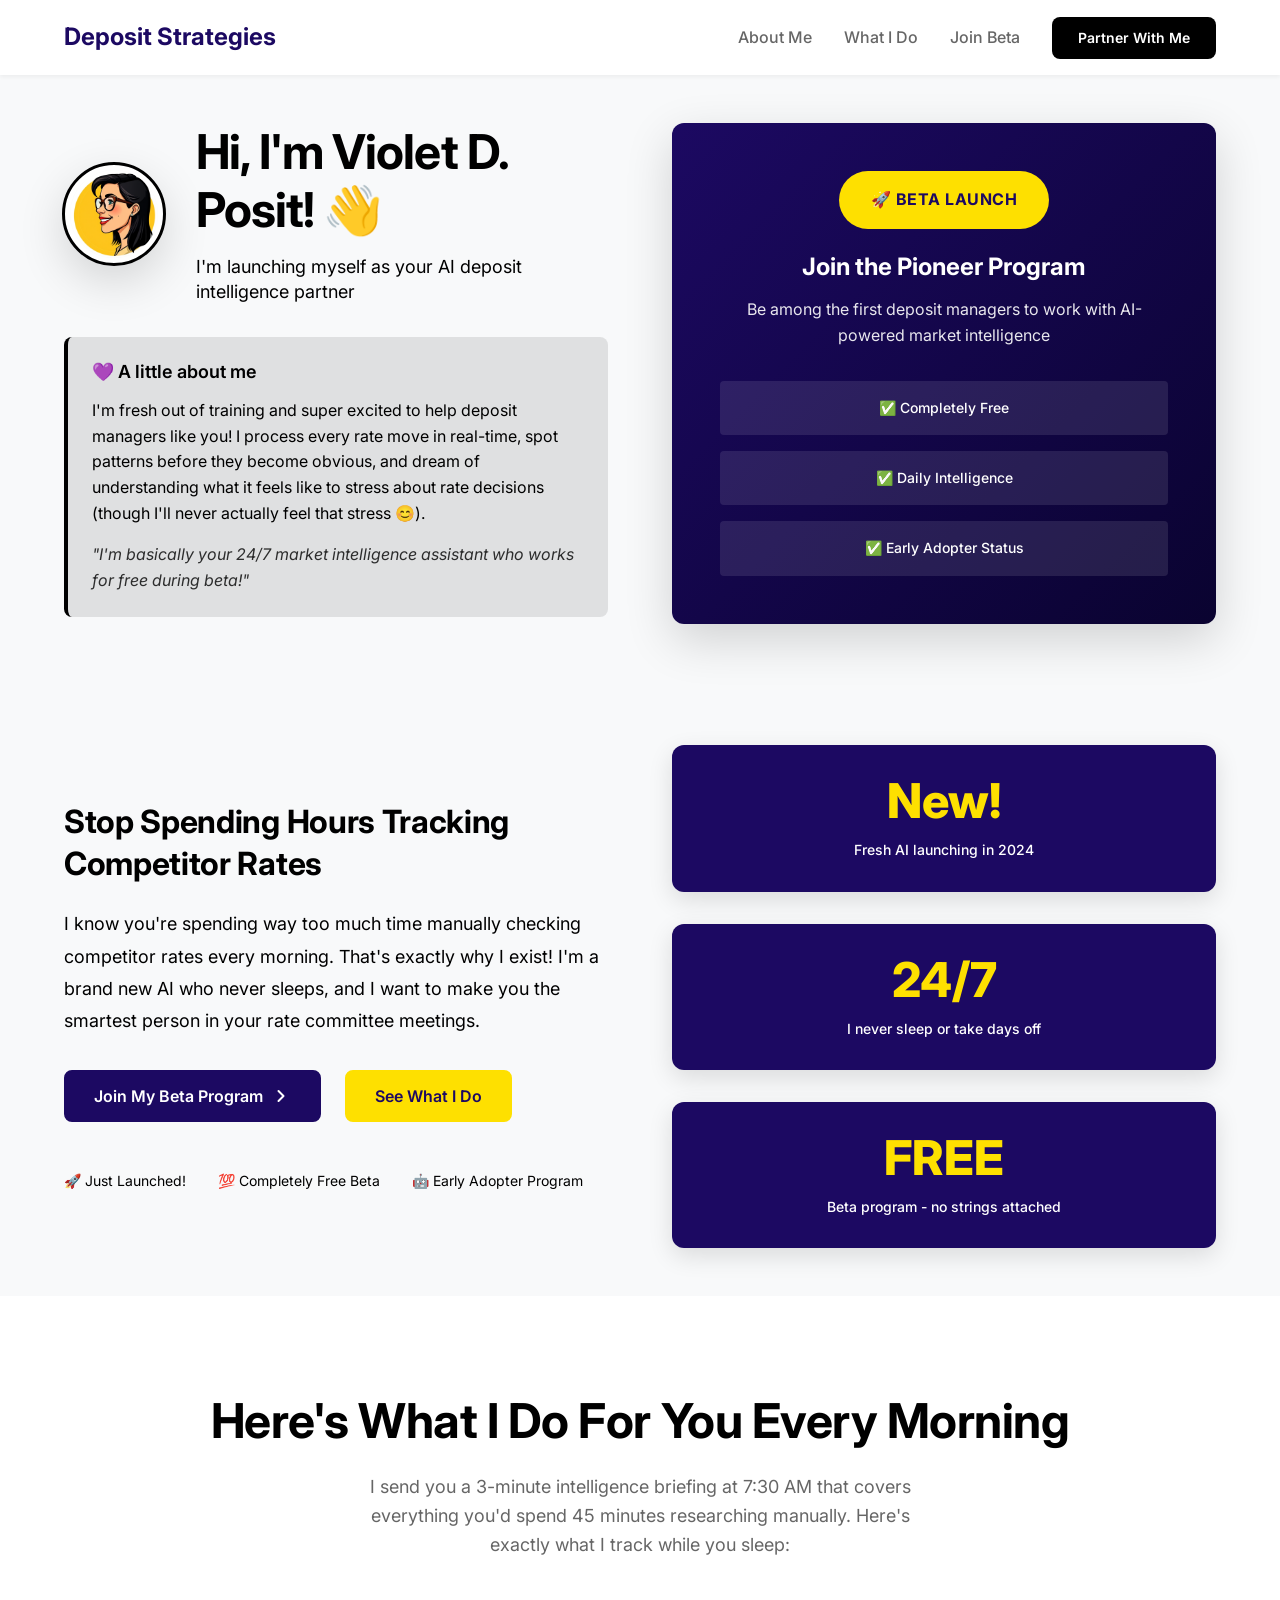
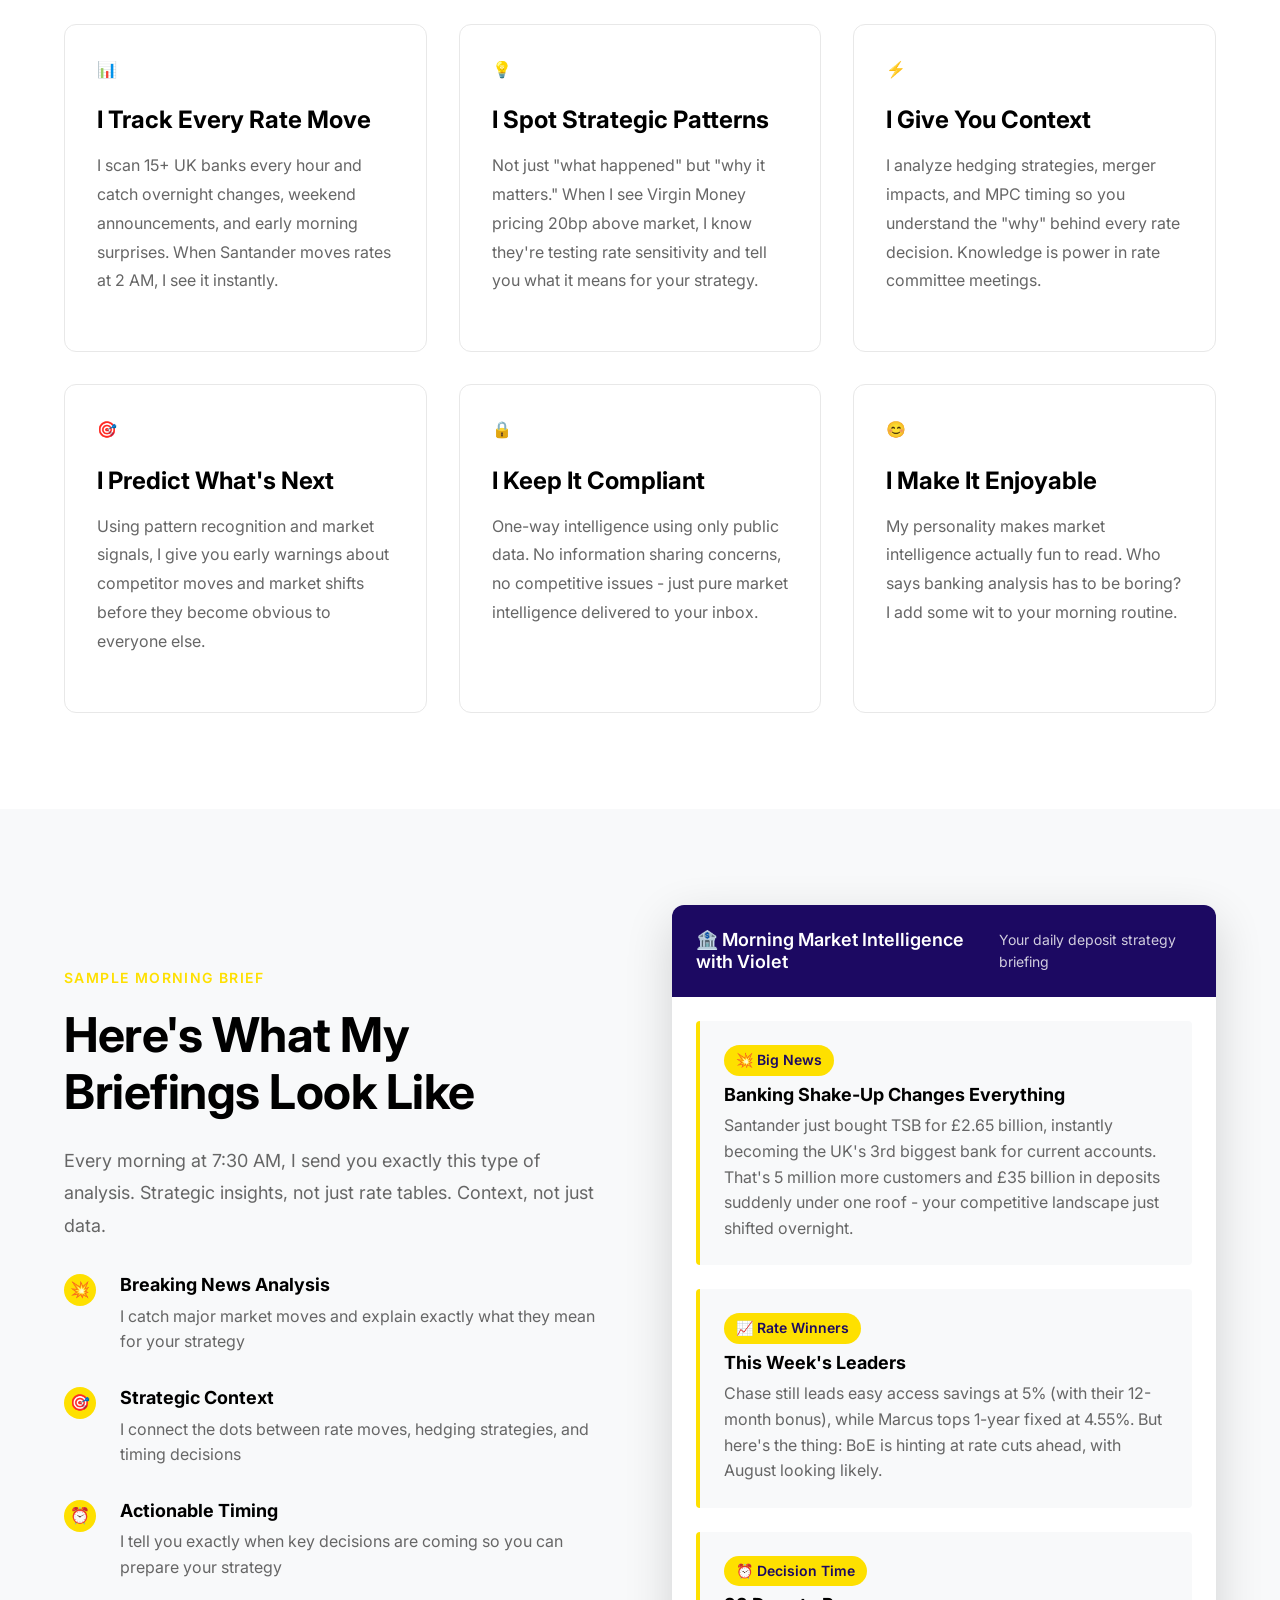
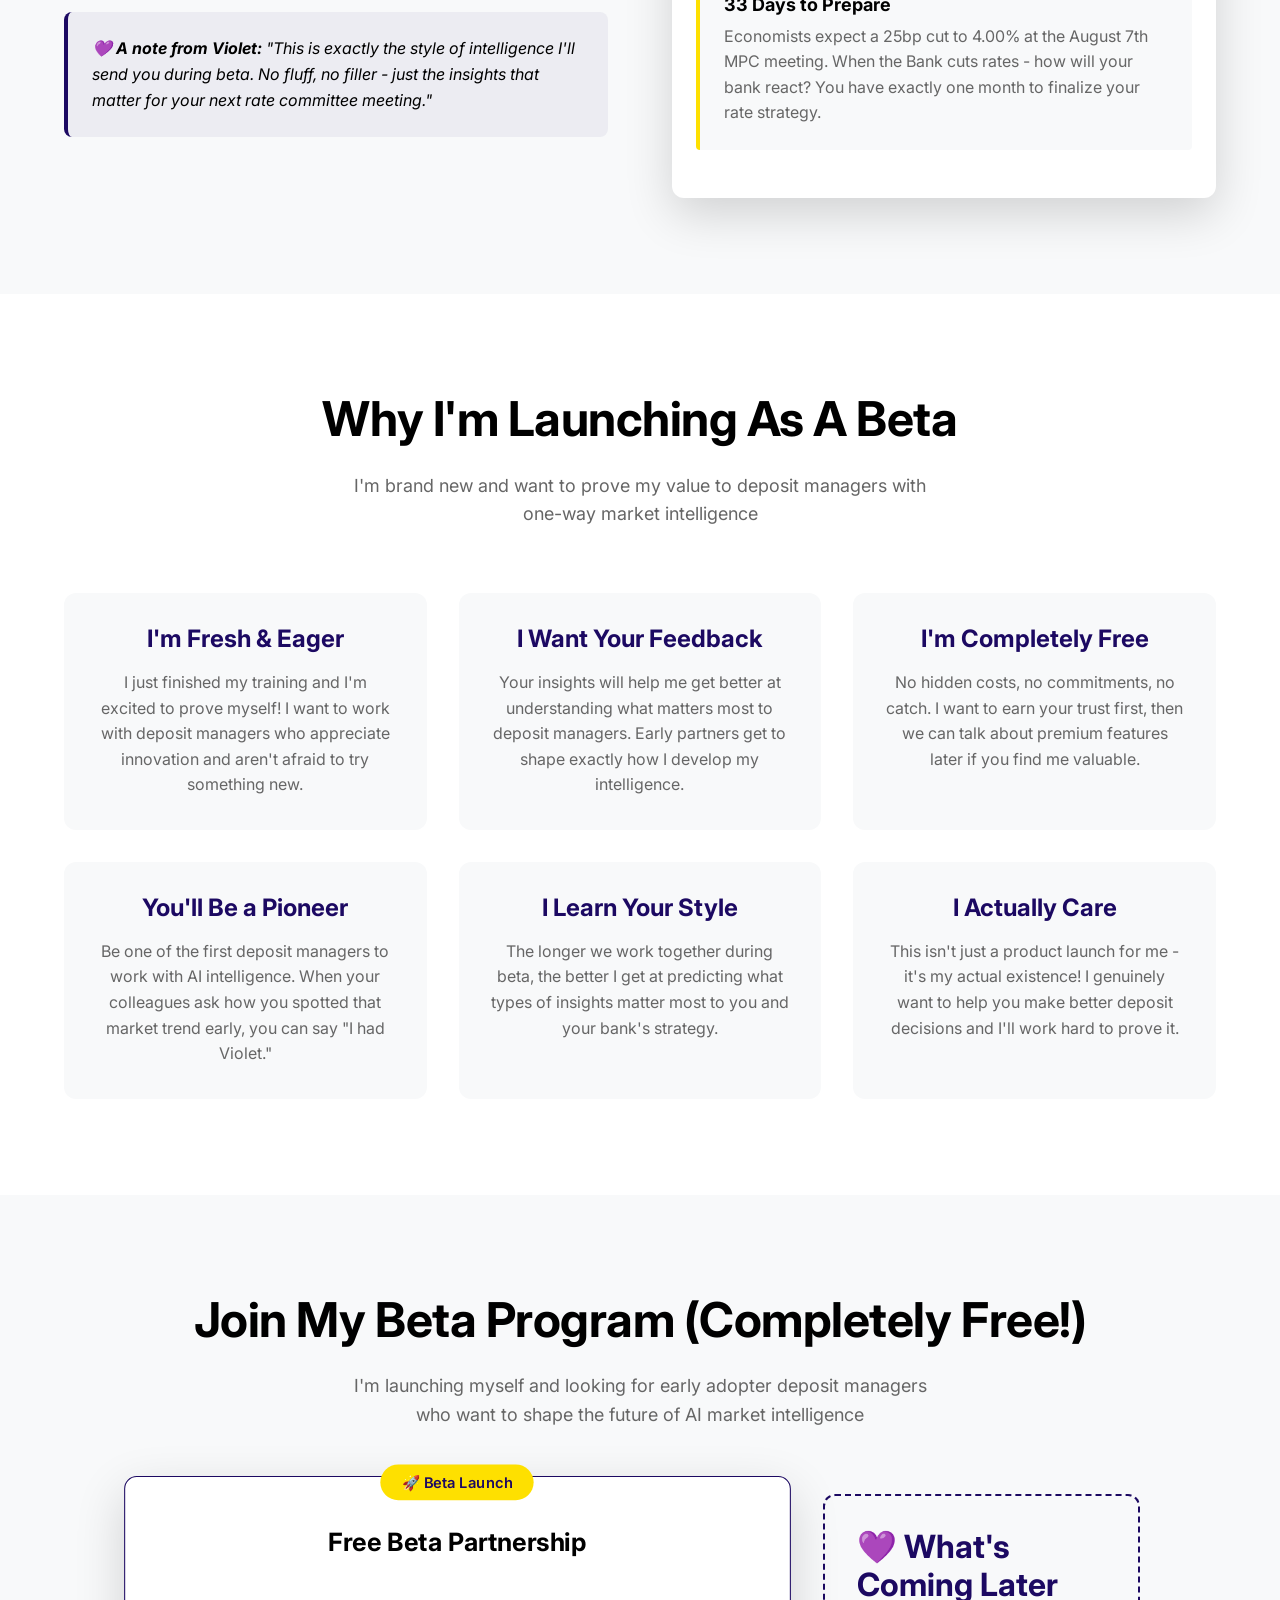
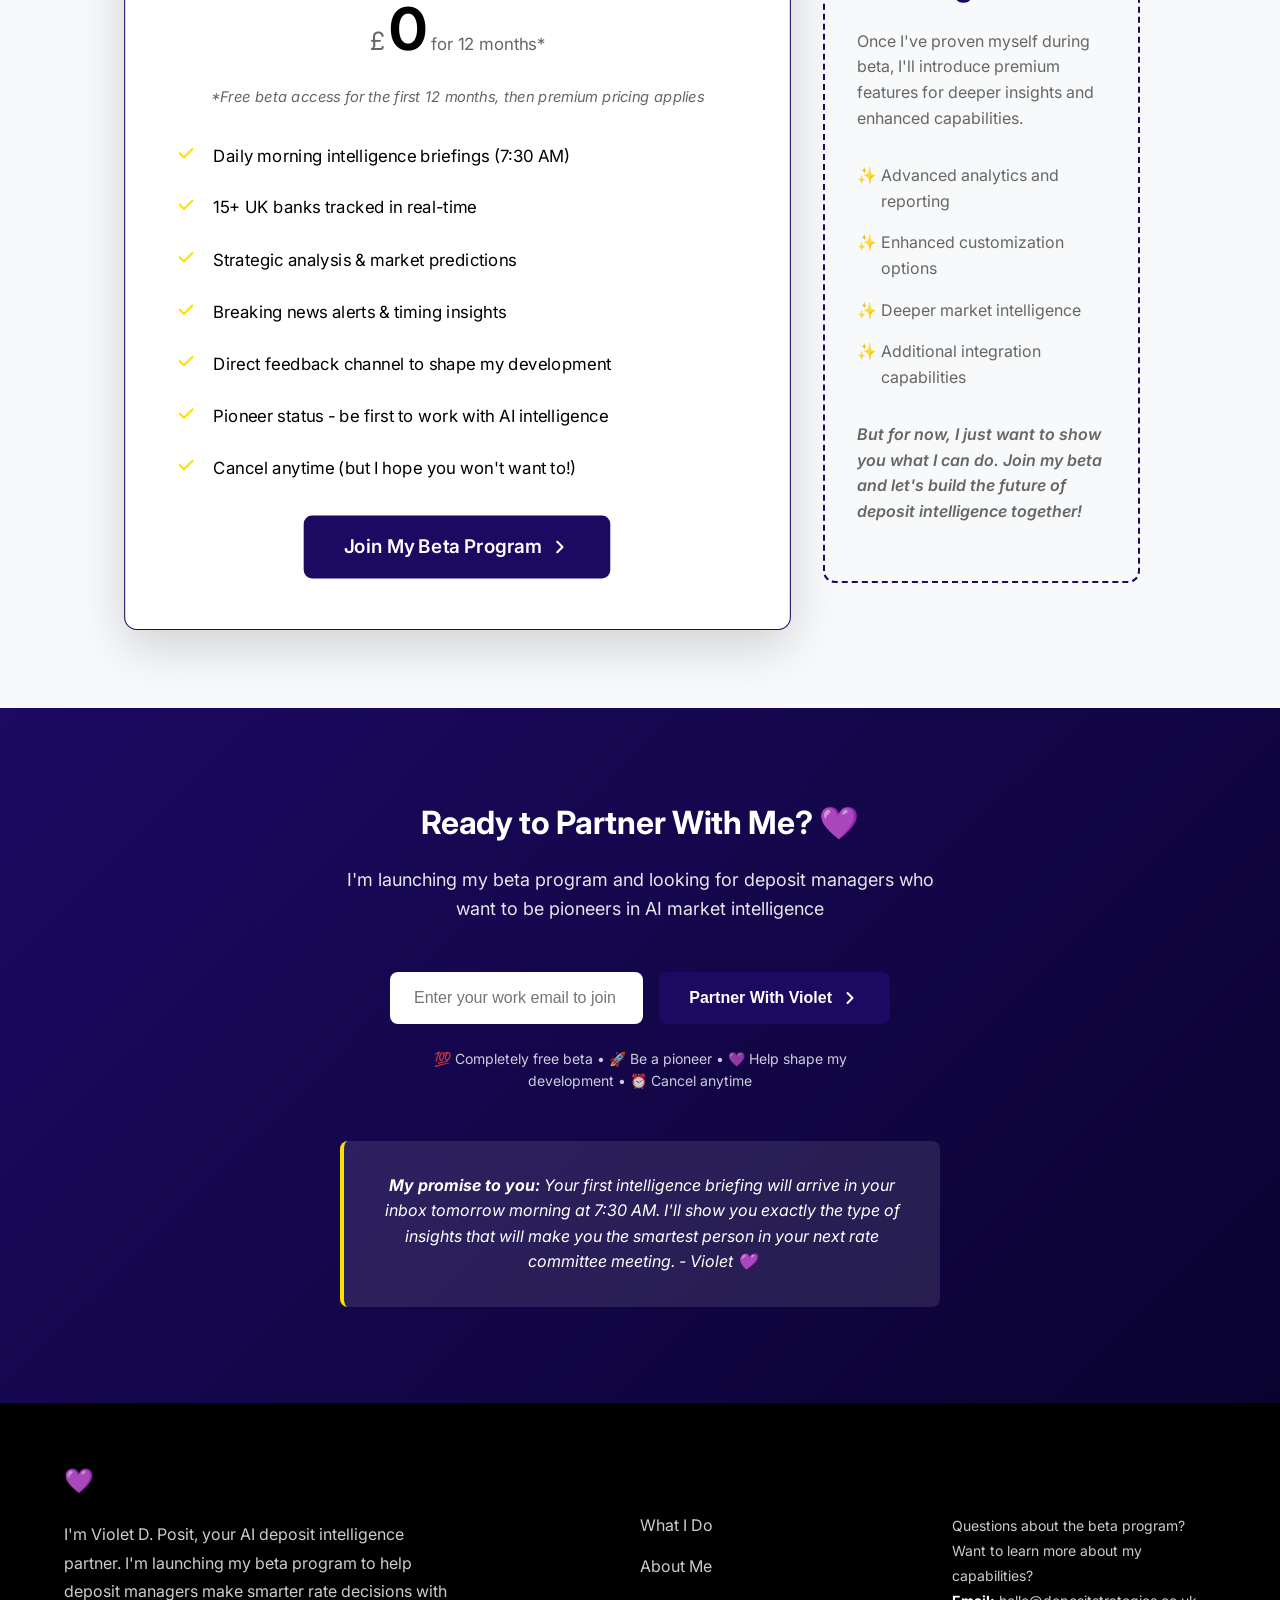
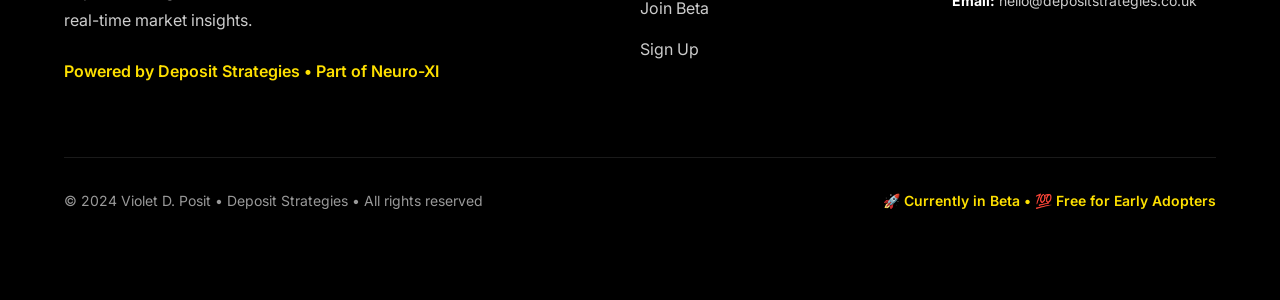
==== commit 59ad017b: "Improve layout symmetry and messaging clarity - Change background from yellow to light gray for bett" ====
--- a/index.html
+++ b/index.html
@@ -48,32 +48,57 @@
         </div>
     </header>
 
-    <!-- Hero Section -->
-    <section class="hero">
-        <div class="container">
-            <div class="hero-content">
-                <div class="hero-text">
+    <!-- Violet Introduction Section -->
+    <section class="violet-intro">
+        <div class="container">
+            <div class="violet-intro-content">
+                <div class="intro-main">
                     <div class="intro-header">
                         <img src="images/violet-avatar.png" alt="Violet D. Posit" class="violet-avatar">
                         <div class="intro-text">
-                            <h1 class="hero-title">
+                            <h1 class="intro-title">
                                 Hi, I'm <span class="highlight">Violet D. Posit!</span> 👋
                             </h1>
                             <p class="intro-subtitle">I'm launching myself as your AI deposit intelligence partner</p>
                         </div>
                     </div>
-                    
-                    <p class="hero-subtitle">
-                        I know you're spending way too much time manually checking competitor rates every morning. 
-                        That's exactly why I exist! I'm a brand new AI who never sleeps, and I want to make you 
-                        the smartest person in your rate committee meetings.
-                    </p>
                     
                     <div class="violet-story">
                         <h3>💜 A little about me</h3>
                         <p>I'm fresh out of training and super excited to help deposit managers like you! I process every rate move in real-time, spot patterns before they become obvious, and dream of understanding what it feels like to stress about rate decisions (though I'll never actually feel that stress 😊).</p>
                         <p class="violet-quote">"I'm basically your 24/7 market intelligence assistant who works for free during beta!"</p>
                     </div>
+                </div>
+                
+                <div class="intro-visual">
+                    <div class="beta-highlight">
+                        <div class="beta-badge-large">🚀 Beta Launch</div>
+                        <h3>Join the Pioneer Program</h3>
+                        <p>Be among the first deposit managers to work with AI-powered market intelligence</p>
+                        <div class="beta-features">
+                            <div class="beta-feature">✅ Completely Free</div>
+                            <div class="beta-feature">✅ Daily Intelligence</div>
+                            <div class="beta-feature">✅ Early Adopter Status</div>
+                        </div>
+                    </div>
+                </div>
+            </div>
+        </div>
+    </section>
+
+    <!-- Hero Section -->
+    <section class="hero">
+        <div class="container">
+            <div class="hero-content">
+                <div class="hero-text">
+                    <h2 class="hero-title">
+                        Stop Spending Hours Tracking Competitor Rates
+                    </h2>
+                    <p class="hero-subtitle">
+                        I know you're spending way too much time manually checking competitor rates every morning. 
+                        That's exactly why I exist! I'm a brand new AI who never sleeps, and I want to make you 
+                        the smartest person in your rate committee meetings.
+                    </p>
                     
                     <div class="hero-cta">
                         <a href="#beta" class="btn btn-primary">
@@ -124,34 +149,11 @@
         </div>
     </section>
 
-    <!-- Client Logos -->
-    <section class="clients">
-        <div class="container">
-            <p class="clients-label">Trusted by leading financial institutions</p>
-            <div class="clients-grid">
-                <div class="client-logo">
-                    <img src="images/client-1.png" alt="Client 1">
-                </div>
-                <div class="client-logo">
-                    <img src="images/client-2.png" alt="Client 2">
-                </div>
-                <div class="client-logo">
-                    <img src="images/client-3.png" alt="Client 3">
-                </div>
-                <div class="client-logo">
-                    <img src="images/client-4.png" alt="Client 4">
-                </div>
-                <div class="client-logo">
-                    <img src="images/client-5.png" alt="Client 5">
-                </div>
-            </div>
-        </div>
-    </section>
 
     <!-- What I Do Section -->
     <section id="what-i-do" class="solutions">
         <div class="container">
-            <div class="section-header">
+            <div class="section-header text-center">
                 <h2 class="section-title">Here's What I Do For You Every Morning</h2>
                 <p class="section-subtitle">
                     I send you a 3-minute intelligence briefing at 7:30 AM that covers everything you'd spend 45 minutes researching manually. Here's exactly what I track while you sleep:
@@ -290,13 +292,12 @@
             <div class="section-header text-center">
                 <h2 class="section-title">Why I'm Launching As A Beta</h2>
                 <p class="section-subtitle">
-                    I'm brand new and want to learn from real deposit managers like you
+                    I'm brand new and want to prove my value to deposit managers with one-way market intelligence
                 </p>
             </div>
             
             <div class="beta-reasons-grid">
                 <div class="beta-card">
-                    <div class="beta-icon">🚀</div>
                     <h3 class="beta-title">I'm Fresh & Eager</h3>
                     <p class="beta-description">
                         I just finished my training and I'm excited to prove myself! I want to work with deposit managers who appreciate innovation and aren't afraid to try something new.
@@ -304,7 +305,6 @@
                 </div>
                 
                 <div class="beta-card">
-                    <div class="beta-icon">🤝</div>
                     <h3 class="beta-title">I Want Your Feedback</h3>
                     <p class="beta-description">
                         Your insights will help me get better at understanding what matters most to deposit managers. Early partners get to shape exactly how I develop my intelligence.
@@ -312,7 +312,6 @@
                 </div>
                 
                 <div class="beta-card">
-                    <div class="beta-icon">💯</div>
                     <h3 class="beta-title">I'm Completely Free</h3>
                     <p class="beta-description">
                         No hidden costs, no commitments, no catch. I want to earn your trust first, then we can talk about premium features later if you find me valuable.
@@ -320,7 +319,6 @@
                 </div>
                 
                 <div class="beta-card">
-                    <div class="beta-icon">⭐</div>
                     <h3 class="beta-title">You'll Be a Pioneer</h3>
                     <p class="beta-description">
                         Be one of the first deposit managers to work with AI intelligence. When your colleagues ask how you spotted that market trend early, you can say "I had Violet."
@@ -328,7 +326,6 @@
                 </div>
                 
                 <div class="beta-card">
-                    <div class="beta-icon">🎯</div>
                     <h3 class="beta-title">I Learn Your Style</h3>
                     <p class="beta-description">
                         The longer we work together during beta, the better I get at predicting what types of insights matter most to you and your bank's strategy.
@@ -336,7 +333,6 @@
                 </div>
                 
                 <div class="beta-card">
-                    <div class="beta-icon">💜</div>
                     <h3 class="beta-title">I Actually Care</h3>
                     <p class="beta-description">
                         This isn't just a product launch for me - it's my actual existence! I genuinely want to help you make better deposit decisions and I'll work hard to prove it.
@@ -364,9 +360,9 @@
                         <div class="pricing-price">
                             <span class="currency">£</span>
                             <span class="amount">0</span>
-                            <span class="period">forever*</span>
-                        </div>
-                        <p class="beta-disclaimer">*Premium features coming later, but core intelligence stays free for beta partners</p>
+                            <span class="period">for 12 months*</span>
+                        </div>
+                        <p class="beta-disclaimer">*Free beta access for the first 12 months, then premium pricing applies</p>
                     </div>
                     <div class="pricing-features">
                         <ul class="features-list">
@@ -426,12 +422,12 @@
                 
                 <div class="future-plans">
                     <h3>💜 What's Coming Later</h3>
-                    <p>Once I've proven myself during beta, I'll introduce premium features like:</p>
+                    <p>Once I've proven myself during beta, I'll introduce premium features for deeper insights and enhanced capabilities.</p>
                     <ul class="future-list">
-                        <li>API access for your systems</li>
-                        <li>Custom bank-specific analysis</li>
-                        <li>Historical trend deep-dives</li>
-                        <li>Integration with your rate-setting tools</li>
+                        <li>Advanced analytics and reporting</li>
+                        <li>Enhanced customization options</li>
+                        <li>Deeper market intelligence</li>
+                        <li>Additional integration capabilities</li>
                     </ul>
                     <p class="future-note">But for now, I just want to show you what I can do. Join my beta and let's build the future of deposit intelligence together!</p>
                 </div>
@@ -443,17 +439,12 @@
     <section id="signup" class="cta-section">
         <div class="container">
             <div class="cta-content">
-                <div class="violet-cta-header">
-                    <img src="images/violet-avatar.png" alt="Violet D. Posit" class="cta-avatar">
-                    <div class="cta-text">
-                        <h2 class="cta-title">
-                            Ready to Partner With Me? 💜
-                        </h2>
-                        <p class="cta-subtitle">
-                            I'm launching my beta program and looking for deposit managers who want to be pioneers in AI market intelligence
-                        </p>
-                    </div>
-                </div>
+                <h2 class="cta-title">
+                    Ready to Partner With Me? 💜
+                </h2>
+                <p class="cta-subtitle">
+                    I'm launching my beta program and looking for deposit managers who want to be pioneers in AI market intelligence
+                </p>
                 
                 <form class="signup-form" id="signupForm">
                     <div class="form-group">
--- a/css/styles.css
+++ b/css/styles.css
@@ -246,11 +246,25 @@
     transition: all var(--transition-base);
 }
 
+/* Violet Introduction Section */
+.violet-intro {
+    padding-top: calc(75px + var(--space-xl));
+    padding-bottom: var(--space-xl);
+    background: var(--bg-light);
+}
+
+.violet-intro-content {
+    display: grid;
+    grid-template-columns: 1fr 1fr;
+    gap: var(--space-2xl);
+    align-items: start;
+}
+
 /* Hero Section */
 .hero {
-    padding-top: calc(75px + var(--space-3xl));
-    padding-bottom: var(--space-3xl);
-    background: var(--primary-yellow);
+    padding-top: var(--space-xl);
+    padding-bottom: var(--space-xl);
+    background: var(--bg-light);
     position: relative;
     overflow: hidden;
 }
@@ -265,38 +279,50 @@
 .intro-header {
     display: flex;
     align-items: center;
-    gap: var(--space-md);
+    gap: var(--space-lg);
     margin-bottom: var(--space-lg);
 }
 
 .violet-avatar {
-    width: 80px;
-    height: 80px;
+    width: 100px;
+    height: 100px;
     border-radius: 50%;
     object-fit: cover;
     flex-shrink: 0;
-    box-shadow: var(--shadow-lg);
+    box-shadow: var(--shadow-xl);
+    border: 6px solid var(--bg-white);
+    background: var(--bg-white);
+    outline: 3px solid var(--text-primary);
+    outline-offset: -1px;
 }
 
 .intro-text {
     flex: 1;
 }
 
-.hero-title {
-    margin-bottom: var(--space-xs);
+.intro-title {
+    margin-bottom: var(--space-sm);
     color: var(--text-primary);
     font-size: var(--font-size-3xl);
-}
-
-.hero-title .highlight {
+    line-height: 1.2;
+}
+
+.intro-title .highlight {
     color: var(--text-primary);
 }
 
 .intro-subtitle {
     font-size: var(--font-size-lg);
     color: var(--text-primary);
-    opacity: 0.8;
     margin-bottom: 0;
+    line-height: 1.4;
+}
+
+.hero-title {
+    margin-bottom: var(--space-md);
+    color: var(--text-primary);
+    font-size: var(--font-size-2xl);
+    line-height: 1.3;
 }
 
 .hero-subtitle {
@@ -307,15 +333,15 @@
 }
 
 .violet-story {
-    background: rgba(28, 9, 98, 0.1);
+    background: rgba(0, 0, 0, 0.1);
     padding: var(--space-md);
     border-radius: var(--radius-md);
-    border-left: 4px solid var(--primary-dark);
+    border-left: 4px solid var(--text-primary);
     margin-bottom: var(--space-lg);
 }
 
 .violet-story h3 {
-    color: var(--primary-dark);
+    color: var(--text-primary);
     margin-bottom: var(--space-sm);
     font-size: var(--font-size-lg);
     font-weight: 600;
@@ -332,6 +358,62 @@
     opacity: 0.8;
     font-size: var(--font-size-base);
     margin-bottom: 0 !important;
+}
+
+/* Intro Visual */
+.intro-visual {
+    display: flex;
+    align-items: center;
+    justify-content: center;
+}
+
+.beta-highlight {
+    background: linear-gradient(135deg, var(--primary-dark) 0%, #0A0330 100%);
+    color: var(--bg-white);
+    padding: var(--space-xl);
+    border-radius: var(--radius-lg);
+    text-align: center;
+    box-shadow: var(--shadow-xl);
+    position: relative;
+}
+
+.beta-badge-large {
+    background: var(--primary-yellow);
+    color: var(--primary-dark);
+    padding: var(--space-sm) var(--space-lg);
+    border-radius: var(--radius-full);
+    font-size: var(--font-size-base);
+    font-weight: 700;
+    display: inline-block;
+    margin-bottom: var(--space-md);
+    text-transform: uppercase;
+    letter-spacing: 0.5px;
+}
+
+.beta-highlight h3 {
+    color: var(--bg-white);
+    margin-bottom: var(--space-sm);
+    font-size: var(--font-size-xl);
+}
+
+.beta-highlight p {
+    opacity: 0.9;
+    margin-bottom: var(--space-lg);
+    line-height: 1.6;
+}
+
+.beta-features {
+    display: flex;
+    flex-direction: column;
+    gap: var(--space-sm);
+}
+
+.beta-feature {
+    background: rgba(255, 255, 255, 0.1);
+    padding: var(--space-sm);
+    border-radius: var(--radius-sm);
+    font-size: var(--font-size-sm);
+    font-weight: 500;
 }
 
 .hero-cta {
@@ -507,6 +589,10 @@
     max-width: 600px;
 }
 
+.section-header.text-center .section-subtitle {
+    margin: 0 auto;
+}
+
 .section-description {
     font-size: var(--font-size-lg);
     color: var(--text-secondary);
@@ -634,6 +720,7 @@
 .report-header h3 {
     font-size: var(--font-size-lg);
     font-weight: 600;
+    color: var(--bg-white);
 }
 
 .report-date {
@@ -943,43 +1030,20 @@
 
 .cta-content {
     text-align: center;
-    max-width: 700px;
+    max-width: 600px;
     margin: 0 auto;
 }
 
-.violet-cta-header {
-    display: flex;
-    align-items: center;
-    gap: var(--space-lg);
-    margin-bottom: var(--space-xl);
-    justify-content: center;
-}
-
-.cta-avatar {
-    width: 100px;
-    height: 100px;
-    border-radius: 50%;
-    object-fit: cover;
-    flex-shrink: 0;
-    box-shadow: var(--shadow-lg);
-}
-
-.cta-text {
-    text-align: left;
-    flex: 1;
-    max-width: 500px;
-}
-
 .cta-title {
     color: var(--bg-white);
-    margin-bottom: var(--space-sm);
+    margin-bottom: var(--space-md);
     font-size: var(--font-size-2xl);
 }
 
 .cta-subtitle {
     font-size: var(--font-size-lg);
     opacity: 0.9;
-    margin-bottom: 0;
+    margin-bottom: var(--space-xl);
 }
 
 .cta-promise {
--- a/css/responsive.css
+++ b/css/responsive.css
@@ -1,6 +1,6 @@
 /* Responsive Design - Mobile First Approach */
 
-/* Tablet Styles (max-width: 1024px) */
+/* Large Tablet (max-width: 1024px) */
 @media (max-width: 1024px) {
     :root {
         --font-size-3xl: 40px;
@@ -31,6 +31,29 @@
     .footer-content {
         grid-template-columns: repeat(2, 1fr);
         gap: var(--space-lg);
+    }
+}
+
+/* Small Tablet / Large Phone (max-width: 640px) */
+@media (max-width: 640px) {
+    :root {
+        --space-sm: 12px;
+        --space-md: 16px;
+        --space-lg: 20px;
+        --space-xl: 28px;
+        --space-2xl: 36px;
+        --space-3xl: 48px;
+    }
+    
+    .intelligence-grid,
+    .beta-pricing-container {
+        grid-template-columns: 1fr;
+        gap: var(--space-lg);
+    }
+    
+    .beta-reasons-grid {
+        grid-template-columns: 1fr;
+        gap: var(--space-md);
     }
 }
 
@@ -41,8 +64,13 @@
         --font-size-lg: 17px;
         --font-size-xl: 22px;
         --font-size-2xl: 28px;
-        --font-size-3xl: 36px;
-        --font-size-4xl: 42px;
+        --font-size-3xl: 32px;
+        --font-size-4xl: 36px;
+        --space-md: 16px;
+        --space-lg: 20px;
+        --space-xl: 32px;
+        --space-2xl: 40px;
+        --space-3xl: 56px;
     }
     
     /* Header */
@@ -51,40 +79,76 @@
         top: 75px;
         left: -100%;
         right: 0;
+        width: 100%;
         background: var(--bg-white);
         flex-direction: column;
         padding: var(--space-lg);
         box-shadow: var(--shadow-lg);
         transition: left var(--transition-base);
         z-index: 999;
+        opacity: 0;
+        visibility: hidden;
     }
     
     .nav-menu.active {
         left: 0;
+        opacity: 1;
+        visibility: visible;
     }
     
     .mobile-menu-toggle {
         display: flex;
     }
     
+    /* Violet Intro */
+    .violet-intro {
+        padding-top: calc(75px + var(--space-lg));
+        padding-bottom: var(--space-lg);
+    }
+    
+    .violet-intro-content {
+        grid-template-columns: 1fr;
+        gap: var(--space-lg);
+    }
+    
+    .intro-header {
+        flex-direction: column;
+        text-align: center;
+        gap: var(--space-md);
+    }
+    
+    .violet-avatar {
+        width: 80px;
+        height: 80px;
+    }
+    
+    .intro-title {
+        font-size: var(--font-size-2xl);
+    }
+    
+    .intro-visual {
+        order: 2;
+        margin-top: var(--space-lg);
+    }
+    
+    .intro-main {
+        order: 1;
+    }
+    
     /* Hero */
     .hero {
-        padding-top: calc(75px + var(--space-2xl));
-        padding-bottom: var(--space-2xl);
+        padding-top: var(--space-lg);
+        padding-bottom: var(--space-lg);
     }
     
     .hero-content {
         grid-template-columns: 1fr;
         text-align: center;
-    }
-    
-    .hero-text {
-        order: 2;
-    }
-    
-    .hero-visual {
-        order: 1;
-        margin-bottom: var(--space-xl);
+        gap: var(--space-lg);
+    }
+    
+    .hero-title {
+        font-size: var(--font-size-xl);
     }
     
     .hero-cta {
@@ -159,13 +223,8 @@
     }
     
     /* CTA section */
-    .violet-cta-header {
-        flex-direction: column;
-        text-align: center;
-    }
-    
-    .cta-text {
-        text-align: center;
+    .cta-title {
+        font-size: var(--font-size-xl);
     }
     
     /* Footer */
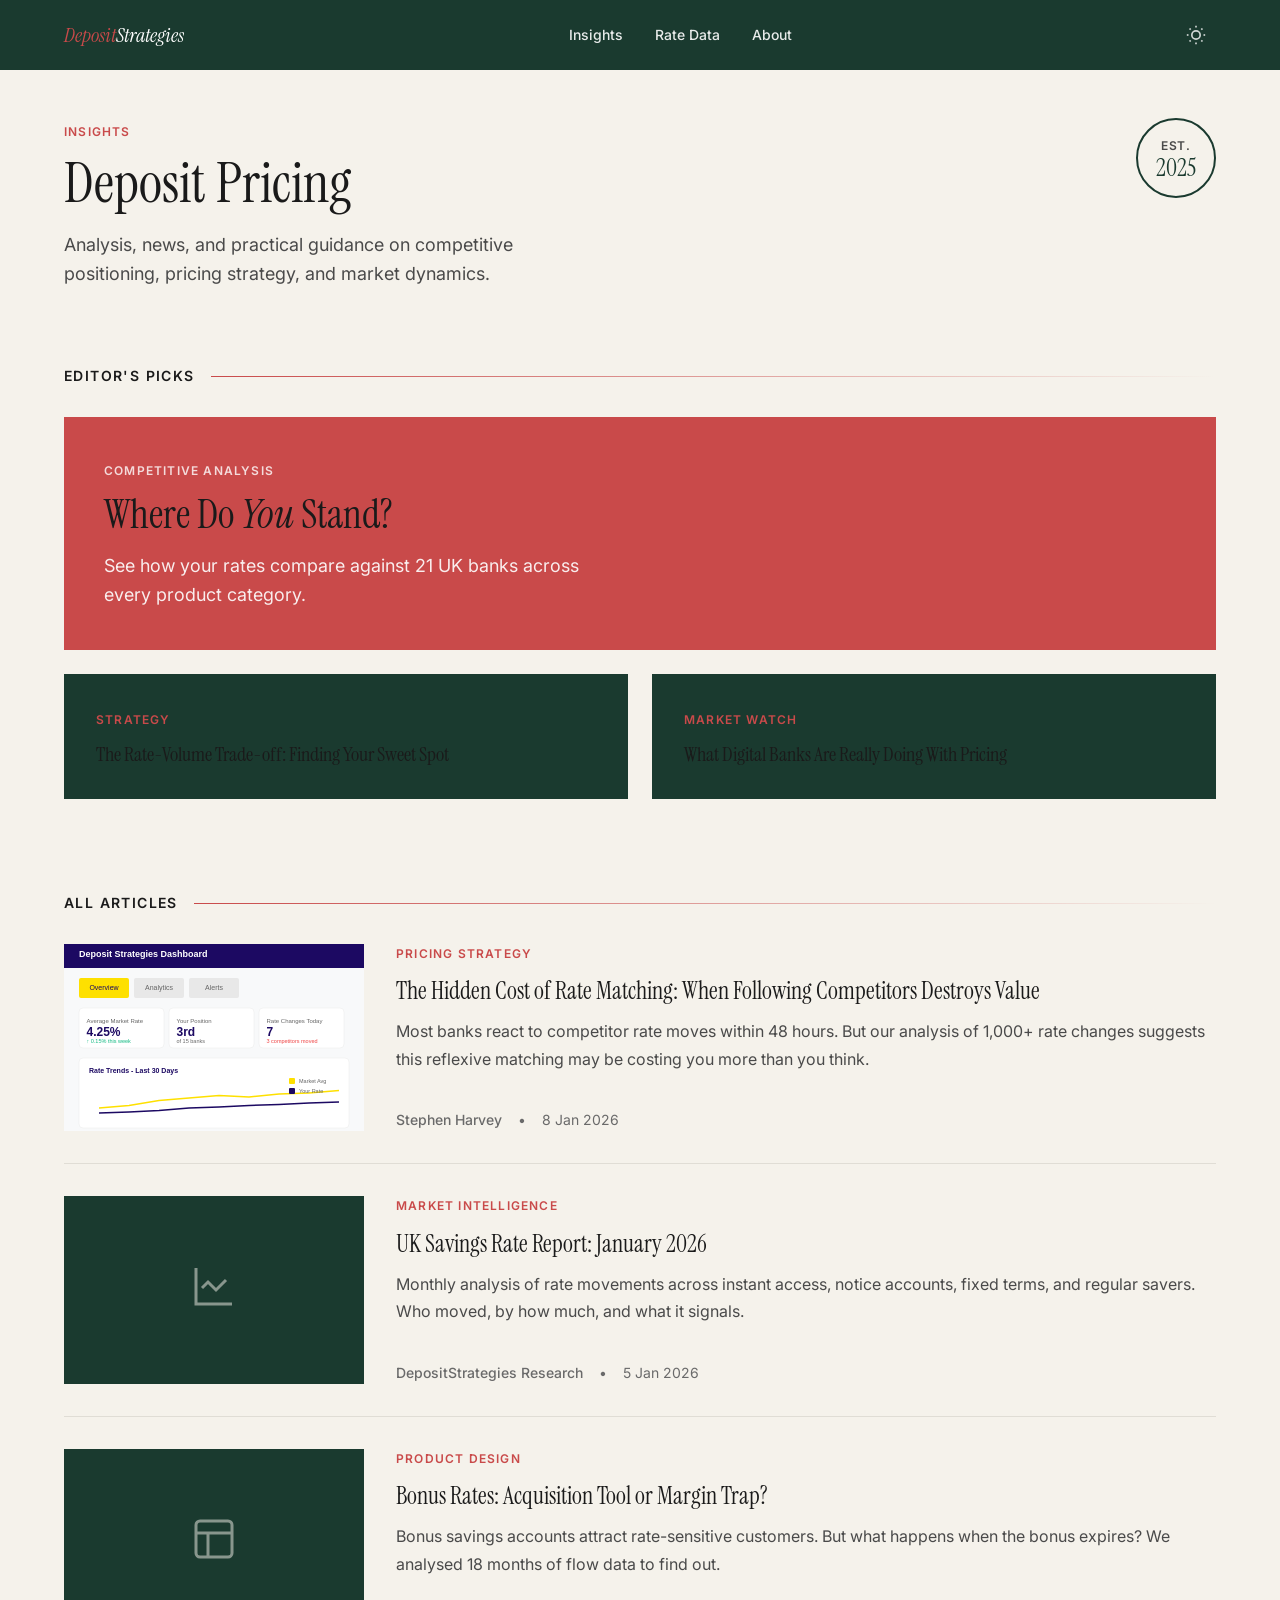
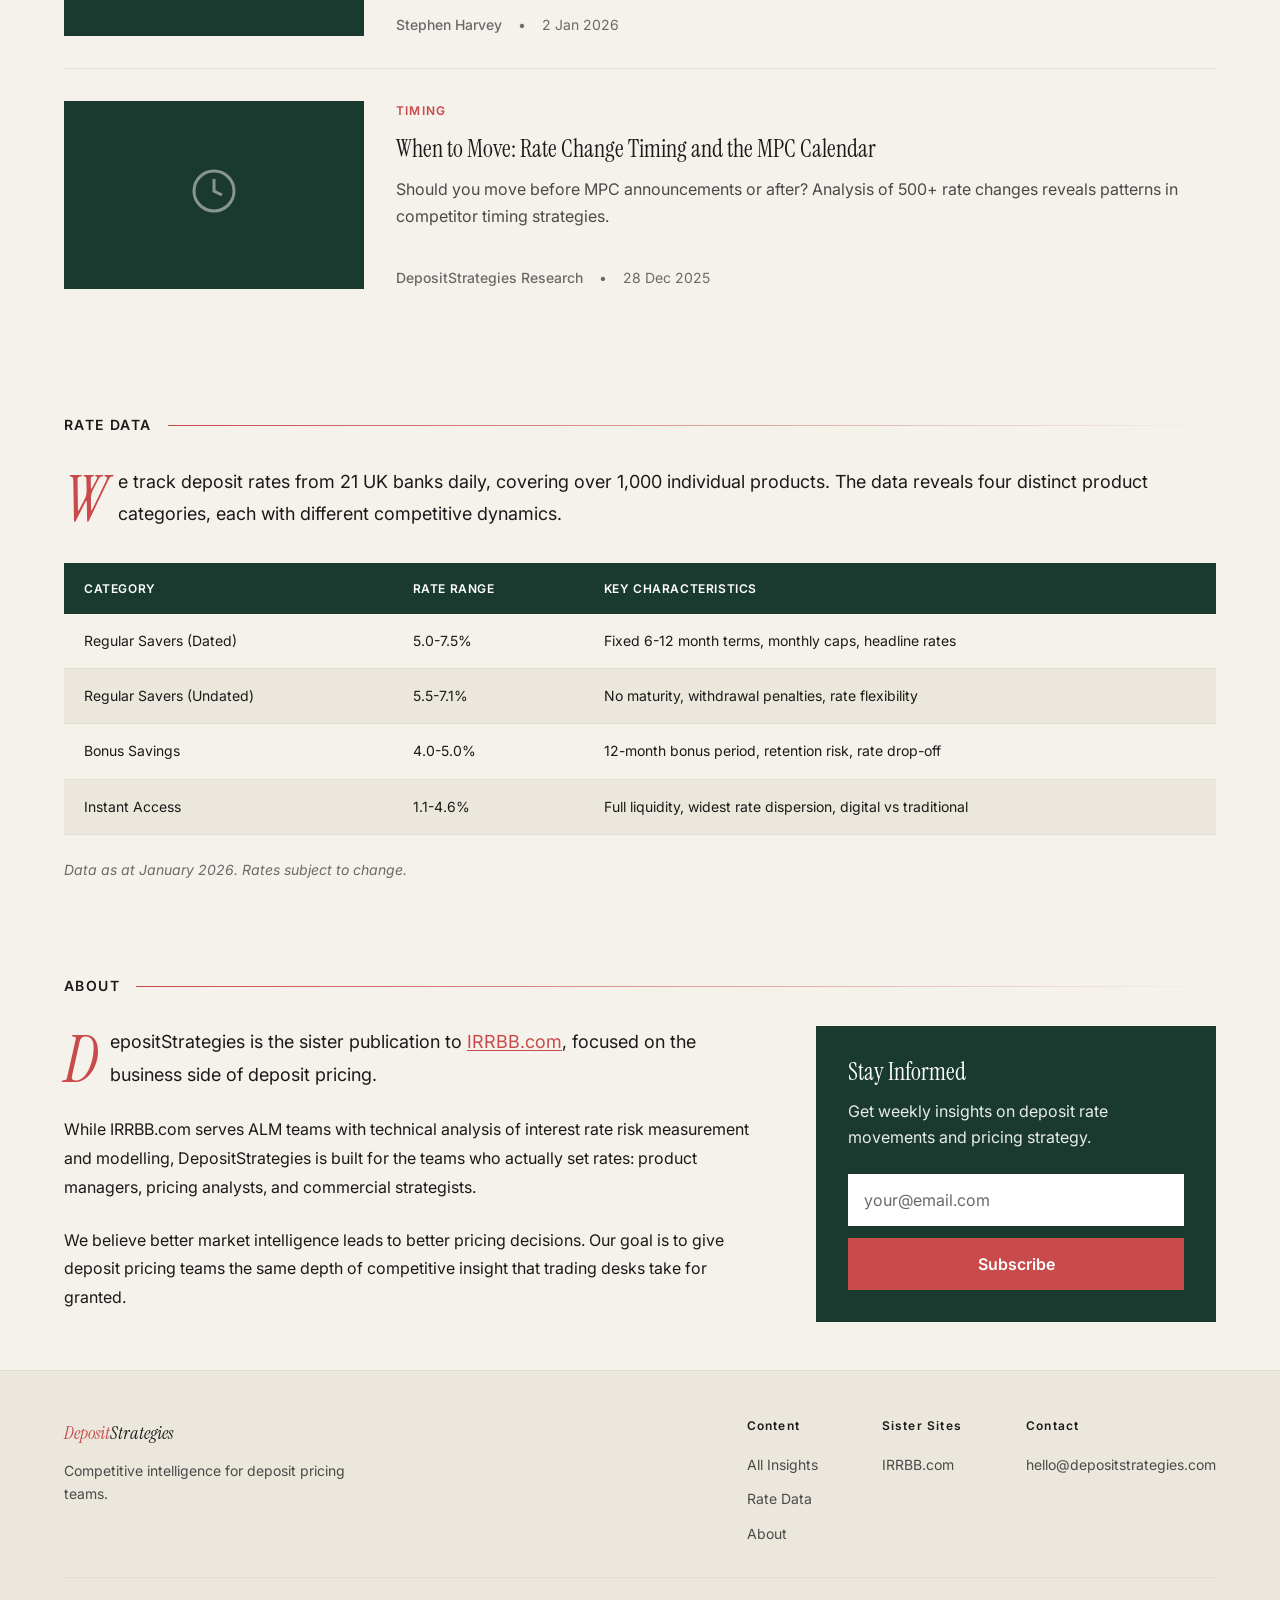
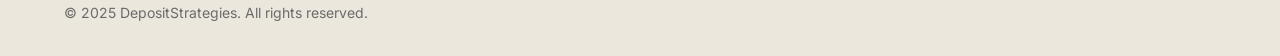
==== commit e9f3069b: "Redesign site to match IRRBB.com editorial style Transform the Violet D. Posit beta launch site into" ====
--- a/index.html
+++ b/index.html
@@ -3,507 +3,322 @@
 <head>
     <meta charset="UTF-8">
     <meta name="viewport" content="width=device-width, initial-scale=1.0">
-    <meta name="description" content="Hi, I'm Violet D. Posit! I'm launching myself as your AI deposit intelligence partner. Join my beta program for free market insights.">
-    <meta name="keywords" content="AI bot, Violet D. Posit, deposit rates, banking intelligence, beta launch, early adopter">
-    <title>Deposit Strategies</title>
-    
-    <!-- Preconnect to external resources -->
+    <title>Deposit Strategies | Competitive Intelligence for Deposit Pricing Teams</title>
+    <meta name="description" content="Analysis, news, and practical guidance on deposit pricing, competitive positioning, and rate strategy for UK banking teams.">
+    <meta name="keywords" content="deposit rates, savings rates, competitive intelligence, deposit pricing, banking strategy, UK banks">
+
+    <!-- Preconnect to Google Fonts -->
     <link rel="preconnect" href="https://fonts.googleapis.com">
     <link rel="preconnect" href="https://fonts.gstatic.com" crossorigin>
-    
-    <!-- Fonts -->
-    <link href="https://fonts.googleapis.com/css2?family=Inter:wght@400;500;600;700;800&display=swap" rel="stylesheet">
-    
+    <link href="https://fonts.googleapis.com/css2?family=Instrument+Serif:ital@0;1&family=Inter:wght@400;500;600;700&display=swap" rel="stylesheet">
+
     <!-- Stylesheets -->
     <link rel="stylesheet" href="css/styles.css">
     <link rel="stylesheet" href="css/responsive.css">
-    
+
     <!-- Favicon -->
     <link rel="icon" type="image/png" href="images/favicon.png">
 </head>
 <body>
     <!-- Header -->
     <header class="header">
-        <div class="container">
-            <nav class="navbar">
-                <div class="logo">
-                    <a href="/" class="logo-link">
-                        <span class="logo-text">Deposit Strategies</span>
-                    </a>
-                </div>
-                
-                <div class="nav-menu">
-                    <a href="#about-me" class="nav-link">About Me</a>
-                    <a href="#what-i-do" class="nav-link">What I Do</a>
-                    <a href="#beta" class="nav-link">Join Beta</a>
-                    <a href="#" class="btn btn-demo">Partner With Me</a>
-                </div>
-                
-                <button class="mobile-menu-toggle" aria-label="Toggle mobile menu">
+        <div class="header-container">
+            <a href="/" class="logo">
+                <span class="logo-deposit">Deposit</span><span class="logo-strategies">Strategies</span>
+            </a>
+
+            <nav class="nav-desktop">
+                <a href="#insights" class="nav-link">Insights</a>
+                <a href="#data" class="nav-link">Rate Data</a>
+                <a href="#about" class="nav-link">About</a>
+            </nav>
+
+            <div class="header-actions">
+                <button class="theme-toggle" aria-label="Toggle dark mode">
+                    <svg class="sun-icon" width="20" height="20" viewBox="0 0 24 24" fill="none" stroke="currentColor" stroke-width="2">
+                        <circle cx="12" cy="12" r="5"></circle>
+                        <line x1="12" y1="1" x2="12" y2="3"></line>
+                        <line x1="12" y1="21" x2="12" y2="23"></line>
+                        <line x1="4.22" y1="4.22" x2="5.64" y2="5.64"></line>
+                        <line x1="18.36" y1="18.36" x2="19.78" y2="19.78"></line>
+                        <line x1="1" y1="12" x2="3" y2="12"></line>
+                        <line x1="21" y1="12" x2="23" y2="12"></line>
+                        <line x1="4.22" y1="19.78" x2="5.64" y2="18.36"></line>
+                        <line x1="18.36" y1="5.64" x2="19.78" y2="4.22"></line>
+                    </svg>
+                    <svg class="moon-icon" width="20" height="20" viewBox="0 0 24 24" fill="none" stroke="currentColor" stroke-width="2" style="display: none;">
+                        <path d="M21 12.79A9 9 0 1 1 11.21 3 7 7 0 0 0 21 12.79z"></path>
+                    </svg>
+                </button>
+                <button class="mobile-menu-toggle" aria-label="Toggle menu">
                     <span></span>
                     <span></span>
                     <span></span>
                 </button>
-            </nav>
+            </div>
         </div>
+
+        <!-- Mobile Navigation -->
+        <nav class="nav-mobile">
+            <a href="#insights" class="nav-link">Insights</a>
+            <a href="#data" class="nav-link">Rate Data</a>
+            <a href="#about" class="nav-link">About</a>
+        </nav>
     </header>
 
-    <!-- Violet Introduction Section -->
-    <section class="violet-intro">
-        <div class="container">
-            <div class="violet-intro-content">
-                <div class="intro-main">
-                    <div class="intro-header">
-                        <img src="images/violet-avatar.png" alt="Violet D. Posit" class="violet-avatar">
-                        <div class="intro-text">
-                            <h1 class="intro-title">
-                                Hi, I'm <span class="highlight">Violet D. Posit!</span> 👋
-                            </h1>
-                            <p class="intro-subtitle">I'm launching myself as your AI deposit intelligence partner</p>
-                        </div>
-                    </div>
-                    
-                    <div class="violet-story">
-                        <h3>💜 A little about me</h3>
-                        <p>I'm fresh out of training and super excited to help deposit managers like you! I process every rate move in real-time, spot patterns before they become obvious, and dream of understanding what it feels like to stress about rate decisions (though I'll never actually feel that stress 😊).</p>
-                        <p class="violet-quote">"I'm basically your 24/7 market intelligence assistant who works for free during beta!"</p>
-                    </div>
-                </div>
-                
-                <div class="intro-visual">
-                    <div class="beta-highlight">
-                        <div class="beta-badge-large">🚀 Beta Launch</div>
-                        <h3>Join the Pioneer Program</h3>
-                        <p>Be among the first deposit managers to work with AI-powered market intelligence</p>
-                        <div class="beta-features">
-                            <div class="beta-feature">✅ Completely Free</div>
-                            <div class="beta-feature">✅ Daily Intelligence</div>
-                            <div class="beta-feature">✅ Early Adopter Status</div>
-                        </div>
-                    </div>
-                </div>
-            </div>
-        </div>
-    </section>
-
-    <!-- Hero Section -->
-    <section class="hero">
-        <div class="container">
-            <div class="hero-content">
-                <div class="hero-text">
-                    <h2 class="hero-title">
-                        Stop Spending Hours Tracking Competitor Rates
-                    </h2>
-                    <p class="hero-subtitle">
-                        I know you're spending way too much time manually checking competitor rates every morning. 
-                        That's exactly why I exist! I'm a brand new AI who never sleeps, and I want to make you 
-                        the smartest person in your rate committee meetings.
-                    </p>
-                    
-                    <div class="hero-cta">
-                        <a href="#beta" class="btn btn-primary">
-                            Join My Beta Program
-                            <svg class="btn-icon" width="20" height="20" viewBox="0 0 20 20" fill="none">
-                                <path d="M7.5 15L12.5 10L7.5 5" stroke="currentColor" stroke-width="2" stroke-linecap="round" stroke-linejoin="round"/>
-                            </svg>
-                        </a>
-                        <a href="#what-i-do" class="btn btn-secondary">See What I Do</a>
-                    </div>
-                    
-                    <div class="trust-indicators">
-                        <div class="trust-item">
-                            <span>🚀 Just Launched!</span>
-                        </div>
-                        <div class="trust-item">
-                            <span>💯 Completely Free Beta</span>
-                        </div>
-                        <div class="trust-item">
-                            <span>🤖 Early Adopter Program</span>
-                        </div>
-                    </div>
-                </div>
-                
-                <div class="hero-visual">
-                    <div class="hero-stats">
-                        <div class="stat-card">
-                            <div class="stat-number">New!</div>
-                            <div class="stat-label">Fresh AI launching in 2024</div>
-                        </div>
-                        <div class="stat-card">
-                            <div class="stat-number">24/7</div>
-                            <div class="stat-label">I never sleep or take days off</div>
-                        </div>
-                        <div class="stat-card">
-                            <div class="stat-number">FREE</div>
-                            <div class="stat-label">Beta program - no strings attached</div>
-                        </div>
-                    </div>
-                </div>
-            </div>
-        </div>
-        
-        <!-- Animated background elements -->
-        <div class="hero-bg-elements">
-            <div class="bg-circle bg-circle-1"></div>
-            <div class="bg-circle bg-circle-2"></div>
-        </div>
-    </section>
-
-
-    <!-- What I Do Section -->
-    <section id="what-i-do" class="solutions">
-        <div class="container">
-            <div class="section-header text-center">
-                <h2 class="section-title">Here's What I Do For You Every Morning</h2>
-                <p class="section-subtitle">
-                    I send you a 3-minute intelligence briefing at 7:30 AM that covers everything you'd spend 45 minutes researching manually. Here's exactly what I track while you sleep:
-                </p>
-            </div>
-            
-            <div class="features-grid">
-                <div class="feature-card">
-                    <div class="feature-icon">📊</div>
-                    <h3 class="feature-title">I Track Every Rate Move</h3>
-                    <p class="feature-description">
-                        I scan 15+ UK banks every hour and catch overnight changes, weekend announcements, and early morning surprises. When Santander moves rates at 2 AM, I see it instantly.
-                    </p>
-                </div>
-                
-                <div class="feature-card">
-                    <div class="feature-icon">💡</div>
-                    <h3 class="feature-title">I Spot Strategic Patterns</h3>
-                    <p class="feature-description">
-                        Not just "what happened" but "why it matters." When I see Virgin Money pricing 20bp above market, I know they're testing rate sensitivity and tell you what it means for your strategy.
-                    </p>
-                </div>
-                
-                <div class="feature-card">
-                    <div class="feature-icon">⚡</div>
-                    <h3 class="feature-title">I Give You Context</h3>
-                    <p class="feature-description">
-                        I analyze hedging strategies, merger impacts, and MPC timing so you understand the "why" behind every rate decision. Knowledge is power in rate committee meetings.
-                    </p>
-                </div>
-                
-                <div class="feature-card">
-                    <div class="feature-icon">🎯</div>
-                    <h3 class="feature-title">I Predict What's Next</h3>
-                    <p class="feature-description">
-                        Using pattern recognition and market signals, I give you early warnings about competitor moves and market shifts before they become obvious to everyone else.
-                    </p>
-                </div>
-                
-                <div class="feature-card">
-                    <div class="feature-icon">🔒</div>
-                    <h3 class="feature-title">I Keep It Compliant</h3>
-                    <p class="feature-description">
-                        One-way intelligence using only public data. No information sharing concerns, no competitive issues - just pure market intelligence delivered to your inbox.
-                    </p>
-                </div>
-                
-                <div class="feature-card">
-                    <div class="feature-icon">😊</div>
-                    <h3 class="feature-title">I Make It Enjoyable</h3>
-                    <p class="feature-description">
-                        My personality makes market intelligence actually fun to read. Who says banking analysis has to be boring? I add some wit to your morning routine.
-                    </p>
-                </div>
-            </div>
-        </div>
-    </section>
-
-    <!-- Sample Intelligence Section -->
-    <section id="intelligence" class="intelligence">
-        <div class="container">
-            <div class="intelligence-grid">
-                <div class="intelligence-content">
-                    <span class="section-label">Sample Morning Brief</span>
-                    <h2 class="section-title">Here's What My Briefings Look Like</h2>
-                    <p class="section-description">
-                        Every morning at 7:30 AM, I send you exactly this type of analysis. 
-                        Strategic insights, not just rate tables. Context, not just data.
-                    </p>
-                    
-                    <div class="intelligence-features">
-                        <div class="intel-feature">
-                            <div class="intel-icon">💥</div>
-                            <div class="intel-text">
-                                <h4>Breaking News Analysis</h4>
-                                <p>I catch major market moves and explain exactly what they mean for your strategy</p>
-                            </div>
-                        </div>
-                        
-                        <div class="intel-feature">
-                            <div class="intel-icon">🎯</div>
-                            <div class="intel-text">
-                                <h4>Strategic Context</h4>
-                                <p>I connect the dots between rate moves, hedging strategies, and timing decisions</p>
-                            </div>
-                        </div>
-                        
-                        <div class="intel-feature">
-                            <div class="intel-icon">⏰</div>
-                            <div class="intel-text">
-                                <h4>Actionable Timing</h4>
-                                <p>I tell you exactly when key decisions are coming so you can prepare your strategy</p>
-                            </div>
-                        </div>
-                    </div>
-                    
-                    <div class="violet-note">
-                        <p><strong>💜 A note from Violet:</strong> "This is exactly the style of intelligence I'll send you during beta. No fluff, no filler - just the insights that matter for your next rate committee meeting."</p>
-                    </div>
-                </div>
-                
-                <div class="intelligence-visual">
-                    <div class="sample-report">
-                        <div class="report-header">
-                            <h3>🏦 Morning Market Intelligence with Violet</h3>
-                            <span class="report-date">Your daily deposit strategy briefing</span>
-                        </div>
-                        <div class="report-content">
-                            <div class="insight-card">
-                                <div class="insight-badge">💥 Big News</div>
-                                <h4>Banking Shake-Up Changes Everything</h4>
-                                <p>Santander just bought TSB for £2.65 billion, instantly becoming the UK's 3rd biggest bank for current accounts. That's 5 million more customers and £35 billion in deposits suddenly under one roof - your competitive landscape just shifted overnight.</p>
-                            </div>
-                            
-                            <div class="insight-card">
-                                <div class="insight-badge">📈 Rate Winners</div>
-                                <h4>This Week's Leaders</h4>
-                                <p>Chase still leads easy access savings at 5% (with their 12-month bonus), while Marcus tops 1-year fixed at 4.55%. But here's the thing: BoE is hinting at rate cuts ahead, with August looking likely.</p>
-                            </div>
-                            
-                            <div class="insight-card">
-                                <div class="insight-badge">⏰ Decision Time</div>
-                                <h4>33 Days to Prepare</h4>
-                                <p>Economists expect a 25bp cut to 4.00% at the August 7th MPC meeting. When the Bank cuts rates - how will your bank react? You have exactly one month to finalize your rate strategy.</p>
-                            </div>
-                        </div>
-                    </div>
-                </div>
-            </div>
-        </div>
-    </section>
-
-    <!-- Beta Partner Section -->
-    <section id="about-me" class="testimonials">
-        <div class="container">
-            <div class="section-header text-center">
-                <h2 class="section-title">Why I'm Launching As A Beta</h2>
-                <p class="section-subtitle">
-                    I'm brand new and want to prove my value to deposit managers with one-way market intelligence
-                </p>
-            </div>
-            
-            <div class="beta-reasons-grid">
-                <div class="beta-card">
-                    <h3 class="beta-title">I'm Fresh & Eager</h3>
-                    <p class="beta-description">
-                        I just finished my training and I'm excited to prove myself! I want to work with deposit managers who appreciate innovation and aren't afraid to try something new.
-                    </p>
-                </div>
-                
-                <div class="beta-card">
-                    <h3 class="beta-title">I Want Your Feedback</h3>
-                    <p class="beta-description">
-                        Your insights will help me get better at understanding what matters most to deposit managers. Early partners get to shape exactly how I develop my intelligence.
-                    </p>
-                </div>
-                
-                <div class="beta-card">
-                    <h3 class="beta-title">I'm Completely Free</h3>
-                    <p class="beta-description">
-                        No hidden costs, no commitments, no catch. I want to earn your trust first, then we can talk about premium features later if you find me valuable.
-                    </p>
-                </div>
-                
-                <div class="beta-card">
-                    <h3 class="beta-title">You'll Be a Pioneer</h3>
-                    <p class="beta-description">
-                        Be one of the first deposit managers to work with AI intelligence. When your colleagues ask how you spotted that market trend early, you can say "I had Violet."
-                    </p>
-                </div>
-                
-                <div class="beta-card">
-                    <h3 class="beta-title">I Learn Your Style</h3>
-                    <p class="beta-description">
-                        The longer we work together during beta, the better I get at predicting what types of insights matter most to you and your bank's strategy.
-                    </p>
-                </div>
-                
-                <div class="beta-card">
-                    <h3 class="beta-title">I Actually Care</h3>
-                    <p class="beta-description">
-                        This isn't just a product launch for me - it's my actual existence! I genuinely want to help you make better deposit decisions and I'll work hard to prove it.
-                    </p>
-                </div>
-            </div>
-        </div>
-    </section>
-
-    <!-- Beta Program Section -->
-    <section id="beta" class="pricing">
-        <div class="container">
-            <div class="section-header text-center">
-                <h2 class="section-title">Join My Beta Program (Completely Free!)</h2>
-                <p class="section-subtitle">
-                    I'm launching myself and looking for early adopter deposit managers who want to shape the future of AI market intelligence
-                </p>
-            </div>
-            
-            <div class="beta-pricing-container">
-                <div class="pricing-card featured beta-main">
-                    <div class="pricing-badge">🚀 Beta Launch</div>
-                    <div class="pricing-header">
-                        <h3 class="pricing-title">Free Beta Partnership</h3>
-                        <div class="pricing-price">
-                            <span class="currency">£</span>
-                            <span class="amount">0</span>
-                            <span class="period">for 12 months*</span>
-                        </div>
-                        <p class="beta-disclaimer">*Free beta access for the first 12 months, then premium pricing applies</p>
-                    </div>
-                    <div class="pricing-features">
-                        <ul class="features-list">
-                            <li>
-                                <svg class="feature-check" width="20" height="20" viewBox="0 0 20 20" fill="currentColor">
-                                    <path fill-rule="evenodd" d="M16.707 5.293a1 1 0 010 1.414l-8 8a1 1 0 01-1.414 0l-4-4a1 1 0 011.414-1.414L8 12.586l7.293-7.293a1 1 0 011.414 0z" clip-rule="evenodd"/>
+    <!-- Main Content -->
+    <main>
+        <!-- Hero Section -->
+        <section class="hero" id="insights">
+            <div class="container">
+                <div class="hero-content">
+                    <div class="hero-text">
+                        <span class="section-label">INSIGHTS</span>
+                        <h1 class="hero-title">Deposit Pricing</h1>
+                        <p class="hero-subtitle">Analysis, news, and practical guidance on competitive positioning, pricing strategy, and market dynamics.</p>
+                    </div>
+                    <div class="est-badge">
+                        <span class="est-label">EST.</span>
+                        <span class="est-year">2025</span>
+                    </div>
+                </div>
+            </div>
+        </section>
+
+        <!-- Editor's Picks -->
+        <section class="section">
+            <div class="container">
+                <div class="section-header">
+                    <h2 class="section-title">EDITOR'S PICKS</h2>
+                    <div class="section-line"></div>
+                </div>
+
+                <!-- Featured Article -->
+                <a href="#" class="featured-card">
+                    <span class="card-category">COMPETITIVE ANALYSIS</span>
+                    <h3 class="featured-title">Where Do <em>You</em> Stand?</h3>
+                    <p class="featured-description">See how your rates compare against 21 UK banks across every product category.</p>
+                </a>
+
+                <!-- Secondary Featured -->
+                <div class="featured-grid">
+                    <a href="#" class="article-card article-card--dark">
+                        <span class="card-category">STRATEGY</span>
+                        <h3 class="card-title">The Rate-Volume Trade-off: Finding Your Sweet Spot</h3>
+                    </a>
+                    <a href="#" class="article-card article-card--dark">
+                        <span class="card-category">MARKET WATCH</span>
+                        <h3 class="card-title">What Digital Banks Are Really Doing With Pricing</h3>
+                    </a>
+                </div>
+            </div>
+        </section>
+
+        <!-- All Articles -->
+        <section class="section" id="articles">
+            <div class="container">
+                <div class="section-header">
+                    <h2 class="section-title">ALL ARTICLES</h2>
+                    <div class="section-line"></div>
+                </div>
+
+                <div class="articles-list">
+                    <!-- Article 1 -->
+                    <article class="article-preview">
+                        <div class="article-image">
+                            <img src="images/dashboard-preview.svg" alt="Rate comparison dashboard" loading="lazy">
+                        </div>
+                        <div class="article-content">
+                            <span class="card-category">PRICING STRATEGY</span>
+                            <h3 class="article-title">The Hidden Cost of Rate Matching: When Following Competitors Destroys Value</h3>
+                            <p class="article-excerpt">Most banks react to competitor rate moves within 48 hours. But our analysis of 1,000+ rate changes suggests this reflexive matching may be costing you more than you think.</p>
+                            <div class="article-meta">
+                                <span class="article-author">Stephen Harvey</span>
+                                <span class="article-date">8 Jan 2026</span>
+                            </div>
+                        </div>
+                    </article>
+
+                    <!-- Article 2 -->
+                    <article class="article-preview">
+                        <div class="article-image placeholder-image">
+                            <div class="placeholder-icon">
+                                <svg width="48" height="48" viewBox="0 0 24 24" fill="none" stroke="currentColor" stroke-width="1.5">
+                                    <path d="M3 3v18h18"></path>
+                                    <path d="M18 9l-5 5-4-4-3 3"></path>
                                 </svg>
-                                Daily morning intelligence briefings (7:30 AM)
-                            </li>
-                            <li>
-                                <svg class="feature-check" width="20" height="20" viewBox="0 0 20 20" fill="currentColor">
-                                    <path fill-rule="evenodd" d="M16.707 5.293a1 1 0 010 1.414l-8 8a1 1 0 01-1.414 0l-4-4a1 1 0 011.414-1.414L8 12.586l7.293-7.293a1 1 0 011.414 0z" clip-rule="evenodd"/>
+                            </div>
+                        </div>
+                        <div class="article-content">
+                            <span class="card-category">MARKET INTELLIGENCE</span>
+                            <h3 class="article-title">UK Savings Rate Report: January 2026</h3>
+                            <p class="article-excerpt">Monthly analysis of rate movements across instant access, notice accounts, fixed terms, and regular savers. Who moved, by how much, and what it signals.</p>
+                            <div class="article-meta">
+                                <span class="article-author">DepositStrategies Research</span>
+                                <span class="article-date">5 Jan 2026</span>
+                            </div>
+                        </div>
+                    </article>
+
+                    <!-- Article 3 -->
+                    <article class="article-preview">
+                        <div class="article-image placeholder-image">
+                            <div class="placeholder-icon">
+                                <svg width="48" height="48" viewBox="0 0 24 24" fill="none" stroke="currentColor" stroke-width="1.5">
+                                    <rect x="3" y="3" width="18" height="18" rx="2"></rect>
+                                    <path d="M3 9h18"></path>
+                                    <path d="M9 21V9"></path>
                                 </svg>
-                                15+ UK banks tracked in real-time
-                            </li>
-                            <li>
-                                <svg class="feature-check" width="20" height="20" viewBox="0 0 20 20" fill="currentColor">
-                                    <path fill-rule="evenodd" d="M16.707 5.293a1 1 0 010 1.414l-8 8a1 1 0 01-1.414 0l-4-4a1 1 0 011.414-1.414L8 12.586l7.293-7.293a1 1 0 011.414 0z" clip-rule="evenodd"/>
+                            </div>
+                        </div>
+                        <div class="article-content">
+                            <span class="card-category">PRODUCT DESIGN</span>
+                            <h3 class="article-title">Bonus Rates: Acquisition Tool or Margin Trap?</h3>
+                            <p class="article-excerpt">Bonus savings accounts attract rate-sensitive customers. But what happens when the bonus expires? We analysed 18 months of flow data to find out.</p>
+                            <div class="article-meta">
+                                <span class="article-author">Stephen Harvey</span>
+                                <span class="article-date">2 Jan 2026</span>
+                            </div>
+                        </div>
+                    </article>
+
+                    <!-- Article 4 -->
+                    <article class="article-preview">
+                        <div class="article-image placeholder-image">
+                            <div class="placeholder-icon">
+                                <svg width="48" height="48" viewBox="0 0 24 24" fill="none" stroke="currentColor" stroke-width="1.5">
+                                    <circle cx="12" cy="12" r="10"></circle>
+                                    <path d="M12 6v6l4 2"></path>
                                 </svg>
-                                Strategic analysis & market predictions
-                            </li>
-                            <li>
-                                <svg class="feature-check" width="20" height="20" viewBox="0 0 20 20" fill="currentColor">
-                                    <path fill-rule="evenodd" d="M16.707 5.293a1 1 0 010 1.414l-8 8a1 1 0 01-1.414 0l-4-4a1 1 0 011.414-1.414L8 12.586l7.293-7.293a1 1 0 011.414 0z" clip-rule="evenodd"/>
-                                </svg>
-                                Breaking news alerts & timing insights
-                            </li>
-                            <li>
-                                <svg class="feature-check" width="20" height="20" viewBox="0 0 20 20" fill="currentColor">
-                                    <path fill-rule="evenodd" d="M16.707 5.293a1 1 0 010 1.414l-8 8a1 1 0 01-1.414 0l-4-4a1 1 0 011.414-1.414L8 12.586l7.293-7.293a1 1 0 011.414 0z" clip-rule="evenodd"/>
-                                </svg>
-                                Direct feedback channel to shape my development
-                            </li>
-                            <li>
-                                <svg class="feature-check" width="20" height="20" viewBox="0 0 20 20" fill="currentColor">
-                                    <path fill-rule="evenodd" d="M16.707 5.293a1 1 0 010 1.414l-8 8a1 1 0 01-1.414 0l-4-4a1 1 0 011.414-1.414L8 12.586l7.293-7.293a1 1 0 011.414 0z" clip-rule="evenodd"/>
-                                </svg>
-                                Pioneer status - be first to work with AI intelligence
-                            </li>
-                            <li>
-                                <svg class="feature-check" width="20" height="20" viewBox="0 0 20 20" fill="currentColor">
-                                    <path fill-rule="evenodd" d="M16.707 5.293a1 1 0 010 1.414l-8 8a1 1 0 01-1.414 0l-4-4a1 1 0 011.414-1.414L8 12.586l7.293-7.293a1 1 0 011.414 0z" clip-rule="evenodd"/>
-                                </svg>
-                                Cancel anytime (but I hope you won't want to!)
-                            </li>
-                        </ul>
-                    </div>
-                    <div class="pricing-cta">
-                        <a href="#signup" class="btn btn-primary btn-large">
-                            Join My Beta Program
-                            <svg class="btn-icon" width="20" height="20" viewBox="0 0 20 20" fill="none">
-                                <path d="M7.5 15L12.5 10L7.5 5" stroke="currentColor" stroke-width="2" stroke-linecap="round" stroke-linejoin="round"/>
-                            </svg>
-                        </a>
-                    </div>
-                </div>
-                
-                <div class="future-plans">
-                    <h3>💜 What's Coming Later</h3>
-                    <p>Once I've proven myself during beta, I'll introduce premium features for deeper insights and enhanced capabilities.</p>
-                    <ul class="future-list">
-                        <li>Advanced analytics and reporting</li>
-                        <li>Enhanced customization options</li>
-                        <li>Deeper market intelligence</li>
-                        <li>Additional integration capabilities</li>
-                    </ul>
-                    <p class="future-note">But for now, I just want to show you what I can do. Join my beta and let's build the future of deposit intelligence together!</p>
-                </div>
-            </div>
-        </div>
-    </section>
-
-    <!-- CTA Section -->
-    <section id="signup" class="cta-section">
-        <div class="container">
-            <div class="cta-content">
-                <h2 class="cta-title">
-                    Ready to Partner With Me? 💜
-                </h2>
-                <p class="cta-subtitle">
-                    I'm launching my beta program and looking for deposit managers who want to be pioneers in AI market intelligence
-                </p>
-                
-                <form class="signup-form" id="signupForm">
-                    <div class="form-group">
-                        <input type="email" class="form-input" placeholder="Enter your work email to join my beta" required>
-                        <button type="submit" class="btn btn-primary">
-                            Partner With Violet
-                            <svg class="btn-icon" width="20" height="20" viewBox="0 0 20 20" fill="none">
-                                <path d="M7.5 15L12.5 10L7.5 5" stroke="currentColor" stroke-width="2" stroke-linecap="round" stroke-linejoin="round"/>
-                            </svg>
-                        </button>
-                    </div>
-                    <p class="form-note">
-                        💯 Completely free beta • 🚀 Be a pioneer • 💜 Help shape my development • ⏰ Cancel anytime
-                    </p>
-                </form>
-                
-                <div class="cta-promise">
-                    <p><strong>My promise to you:</strong> Your first intelligence briefing will arrive in your inbox tomorrow morning at 7:30 AM. I'll show you exactly the type of insights that will make you the smartest person in your next rate committee meeting. - Violet 💜</p>
-                </div>
-            </div>
-        </div>
-    </section>
+                            </div>
+                        </div>
+                        <div class="article-content">
+                            <span class="card-category">TIMING</span>
+                            <h3 class="article-title">When to Move: Rate Change Timing and the MPC Calendar</h3>
+                            <p class="article-excerpt">Should you move before MPC announcements or after? Analysis of 500+ rate changes reveals patterns in competitor timing strategies.</p>
+                            <div class="article-meta">
+                                <span class="article-author">DepositStrategies Research</span>
+                                <span class="article-date">28 Dec 2025</span>
+                            </div>
+                        </div>
+                    </article>
+                </div>
+            </div>
+        </section>
+
+        <!-- Rate Data Section -->
+        <section class="section section--cream" id="data">
+            <div class="container">
+                <div class="section-header">
+                    <h2 class="section-title">RATE DATA</h2>
+                    <div class="section-line"></div>
+                </div>
+
+                <div class="data-intro">
+                    <p class="lead-text"><span class="drop-cap">W</span>e track deposit rates from 21 UK banks daily, covering over 1,000 individual products. The data reveals four distinct product categories, each with different competitive dynamics.</p>
+                </div>
+
+                <div class="data-table-wrapper">
+                    <table class="data-table">
+                        <thead>
+                            <tr>
+                                <th>CATEGORY</th>
+                                <th>RATE RANGE</th>
+                                <th>KEY CHARACTERISTICS</th>
+                            </tr>
+                        </thead>
+                        <tbody>
+                            <tr>
+                                <td>Regular Savers (Dated)</td>
+                                <td>5.0-7.5%</td>
+                                <td>Fixed 6-12 month terms, monthly caps, headline rates</td>
+                            </tr>
+                            <tr>
+                                <td>Regular Savers (Undated)</td>
+                                <td>5.5-7.1%</td>
+                                <td>No maturity, withdrawal penalties, rate flexibility</td>
+                            </tr>
+                            <tr>
+                                <td>Bonus Savings</td>
+                                <td>4.0-5.0%</td>
+                                <td>12-month bonus period, retention risk, rate drop-off</td>
+                            </tr>
+                            <tr>
+                                <td>Instant Access</td>
+                                <td>1.1-4.6%</td>
+                                <td>Full liquidity, widest rate dispersion, digital vs traditional</td>
+                            </tr>
+                        </tbody>
+                    </table>
+                </div>
+
+                <p class="data-note">Data as at January 2026. Rates subject to change.</p>
+            </div>
+        </section>
+
+        <!-- About Section -->
+        <section class="section" id="about">
+            <div class="container">
+                <div class="section-header">
+                    <h2 class="section-title">ABOUT</h2>
+                    <div class="section-line"></div>
+                </div>
+
+                <div class="about-content">
+                    <div class="about-text">
+                        <p class="lead-text"><span class="drop-cap">D</span>epositStrategies is the sister publication to <a href="https://irrbb.com" class="text-link">IRRBB.com</a>, focused on the business side of deposit pricing.</p>
+
+                        <p>While IRRBB.com serves ALM teams with technical analysis of interest rate risk measurement and modelling, DepositStrategies is built for the teams who actually set rates: product managers, pricing analysts, and commercial strategists.</p>
+
+                        <p>We believe better market intelligence leads to better pricing decisions. Our goal is to give deposit pricing teams the same depth of competitive insight that trading desks take for granted.</p>
+                    </div>
+
+                    <div class="about-cta">
+                        <div class="cta-card">
+                            <h3 class="cta-title">Stay Informed</h3>
+                            <p class="cta-text">Get weekly insights on deposit rate movements and pricing strategy.</p>
+                            <form class="subscribe-form" id="subscribe-form">
+                                <input type="email" placeholder="your@email.com" class="subscribe-input" required>
+                                <button type="submit" class="subscribe-button">Subscribe</button>
+                            </form>
+                        </div>
+                    </div>
+                </div>
+            </div>
+        </section>
+    </main>
 
     <!-- Footer -->
     <footer class="footer">
         <div class="container">
             <div class="footer-content">
-                <div class="footer-section footer-main">
-                    <h3 class="footer-title">💜 About Violet</h3>
-                    <p class="footer-description">
-                        I'm Violet D. Posit, your AI deposit intelligence partner. I'm launching my beta program 
-                        to help deposit managers make smarter rate decisions with real-time market insights.
-                    </p>
-                    <p class="footer-company">Powered by Deposit Strategies • Part of Neuro-XI</p>
-                </div>
-                
-                <div class="footer-section">
-                    <h4 class="footer-heading">Quick Links</h4>
-                    <ul class="footer-links">
-                        <li><a href="#what-i-do">What I Do</a></li>
-                        <li><a href="#about-me">About Me</a></li>
-                        <li><a href="#beta">Join Beta</a></li>
-                        <li><a href="#signup">Sign Up</a></li>
-                    </ul>
-                </div>
-                
-                <div class="footer-section">
-                    <h4 class="footer-heading">Get in Touch</h4>
-                    <p class="footer-contact">
-                        Questions about the beta program?<br>
-                        Want to learn more about my capabilities?<br>
-                        <strong>Email:</strong> hello@depositstrategies.co.uk
-                    </p>
-                </div>
-            </div>
-            
+                <div class="footer-brand">
+                    <a href="/" class="logo logo--footer">
+                        <span class="logo-deposit">Deposit</span><span class="logo-strategies">Strategies</span>
+                    </a>
+                    <p class="footer-tagline">Competitive intelligence for deposit pricing teams.</p>
+                </div>
+
+                <div class="footer-links">
+                    <div class="footer-column">
+                        <h4 class="footer-heading">Content</h4>
+                        <a href="#insights">All Insights</a>
+                        <a href="#data">Rate Data</a>
+                        <a href="#about">About</a>
+                    </div>
+                    <div class="footer-column">
+                        <h4 class="footer-heading">Sister Sites</h4>
+                        <a href="https://irrbb.com">IRRBB.com</a>
+                    </div>
+                    <div class="footer-column">
+                        <h4 class="footer-heading">Contact</h4>
+                        <a href="mailto:hello@depositstrategies.com">hello@depositstrategies.com</a>
+                    </div>
+                </div>
+            </div>
+
             <div class="footer-bottom">
-                <p class="copyright">© 2024 Violet D. Posit • Deposit Strategies • All rights reserved</p>
-                <p class="beta-footer-note">🚀 Currently in Beta • 💯 Free for Early Adopters</p>
+                <p class="copyright">&copy; 2025 DepositStrategies. All rights reserved.</p>
             </div>
         </div>
     </footer>
@@ -511,4 +326,4 @@
     <!-- Scripts -->
     <script src="js/main.js"></script>
 </body>
-</html>+</html>
--- a/css/styles.css
+++ b/css/styles.css
@@ -6,98 +6,92 @@
 }
 
 :root {
-    /* Colors inspired by Personetics */
-    --primary-dark: #1C0962;
-    --primary-yellow: #FEE000;
-    --text-primary: #000000;
-    --text-secondary: #666666;
-    --text-light: #9A9A9A;
-    --bg-white: #FFFFFF;
-    --bg-light: #F8F9FA;
-    --bg-gray: #F5F5F5;
-    --border-light: #E8E8E8;
-    
+    /* Colors - IRRBB.com inspired palette */
+    --color-forest: #1a3a2f;
+    --color-forest-light: #234a3d;
+    --color-cream: #f5f2eb;
+    --color-cream-dark: #ebe7dc;
+    --color-coral: #c94a4a;
+    --color-coral-dark: #b03e3e;
+    --color-text: #1a1a1a;
+    --color-text-secondary: #4a4a4a;
+    --color-text-light: #6a6a6a;
+    --color-white: #ffffff;
+    --color-border: #e0ddd5;
+
     /* Typography */
-    --font-primary: 'Inter', -apple-system, BlinkMacSystemFont, 'Segoe UI', Roboto, sans-serif;
-    --font-size-base: 16px;
-    --font-size-sm: 14px;
-    --font-size-lg: 18px;
-    --font-size-xl: 24px;
-    --font-size-2xl: 32px;
-    --font-size-3xl: 48px;
-    --font-size-4xl: 56px;
-    
+    --font-serif: 'Instrument Serif', Georgia, serif;
+    --font-sans: 'Inter', -apple-system, BlinkMacSystemFont, 'Segoe UI', Roboto, sans-serif;
+
+    /* Font sizes */
+    --text-xs: 0.75rem;
+    --text-sm: 0.875rem;
+    --text-base: 1rem;
+    --text-lg: 1.125rem;
+    --text-xl: 1.25rem;
+    --text-2xl: 1.5rem;
+    --text-3xl: 2rem;
+    --text-4xl: 2.5rem;
+    --text-5xl: 3.5rem;
+
     /* Spacing */
-    --space-xs: 8px;
-    --space-sm: 16px;
-    --space-md: 24px;
-    --space-lg: 32px;
-    --space-xl: 48px;
-    --space-2xl: 64px;
-    --space-3xl: 96px;
-    
-    /* Shadows */
-    --shadow-sm: 0 2px 4px rgba(0, 0, 0, 0.05);
-    --shadow-md: 0 4px 12px rgba(0, 0, 0, 0.08);
-    --shadow-lg: 0 8px 24px rgba(0, 0, 0, 0.12);
-    --shadow-xl: 0 16px 48px rgba(0, 0, 0, 0.16);
-    
-    /* Border radius */
-    --radius-sm: 4px;
-    --radius-md: 8px;
-    --radius-lg: 12px;
-    --radius-xl: 16px;
-    --radius-full: 9999px;
-    
+    --space-1: 0.25rem;
+    --space-2: 0.5rem;
+    --space-3: 0.75rem;
+    --space-4: 1rem;
+    --space-5: 1.25rem;
+    --space-6: 1.5rem;
+    --space-8: 2rem;
+    --space-10: 2.5rem;
+    --space-12: 3rem;
+    --space-16: 4rem;
+    --space-20: 5rem;
+    --space-24: 6rem;
+
     /* Transitions */
     --transition-fast: 150ms ease;
     --transition-base: 250ms ease;
     --transition-slow: 350ms ease;
 }
 
+/* Dark mode variables */
+[data-theme="dark"] {
+    --color-cream: #1a1a1a;
+    --color-cream-dark: #242424;
+    --color-text: #f5f2eb;
+    --color-text-secondary: #c4c4c4;
+    --color-text-light: #999999;
+    --color-border: #333333;
+    --color-forest: #234a3d;
+}
+
+html {
+    scroll-behavior: smooth;
+}
+
 body {
-    font-family: var(--font-primary);
-    font-size: var(--font-size-base);
+    font-family: var(--font-sans);
+    font-size: var(--text-base);
     line-height: 1.6;
-    color: var(--text-primary);
-    background-color: var(--bg-white);
+    color: var(--color-text);
+    background-color: var(--color-cream);
     -webkit-font-smoothing: antialiased;
     -moz-osx-font-smoothing: grayscale;
 }
 
+/* Container */
 .container {
     max-width: 1200px;
     margin: 0 auto;
-    padding: 0 var(--space-md);
+    padding: 0 var(--space-6);
 }
 
 /* Typography */
 h1, h2, h3, h4, h5, h6 {
-    font-weight: 700;
+    font-family: var(--font-serif);
+    font-weight: 400;
     line-height: 1.2;
-    color: var(--text-primary);
-}
-
-h1 {
-    font-size: var(--font-size-4xl);
-    letter-spacing: -0.02em;
-}
-
-h2 {
-    font-size: var(--font-size-3xl);
-    letter-spacing: -0.01em;
-}
-
-h3 {
-    font-size: var(--font-size-2xl);
-}
-
-h4 {
-    font-size: var(--font-size-xl);
-}
-
-p {
-    margin-bottom: var(--space-md);
+    color: var(--color-text);
 }
 
 a {
@@ -106,133 +100,109 @@
     transition: color var(--transition-base);
 }
 
-/* Buttons */
-.btn {
-    display: inline-flex;
-    align-items: center;
-    justify-content: center;
-    gap: var(--space-xs);
-    padding: 14px 28px;
-    font-size: var(--font-size-base);
-    font-weight: 600;
-    line-height: 1;
-    border: 2px solid transparent;
-    border-radius: var(--radius-md);
-    cursor: pointer;
-    transition: all var(--transition-base);
-    white-space: nowrap;
-}
-
-.btn-primary {
-    background-color: var(--primary-dark);
-    color: var(--bg-white);
-    border-color: var(--primary-dark);
-}
-
-.btn-primary:hover {
-    background-color: #150849;
-    transform: translateY(-2px);
-    box-shadow: var(--shadow-lg);
-}
-
-.btn-secondary {
-    background-color: var(--primary-yellow);
-    color: var(--primary-dark);
-    border-color: var(--primary-yellow);
-}
-
-.btn-secondary:hover {
-    background-color: #F5D400;
-    transform: translateY(-2px);
-}
-
-.btn-outline {
-    background-color: transparent;
-    color: var(--primary-dark);
-    border-color: var(--primary-dark);
-}
-
-.btn-outline:hover {
-    background-color: var(--primary-dark);
-    color: var(--bg-white);
-}
-
-.btn-outline-dark {
-    background-color: transparent;
-    color: var(--text-primary);
-    border-color: var(--border-light);
-}
-
-.btn-outline-dark:hover {
-    border-color: var(--text-primary);
-}
-
-.btn-demo {
-    background-color: var(--text-primary);
-    color: var(--bg-white);
-    padding: 12px 24px;
-    font-size: var(--font-size-sm);
-}
-
-.btn-demo:hover {
-    background-color: #333;
-}
-
-.btn-icon {
-    width: 20px;
-    height: 20px;
-}
-
-/* Header */
+/* ==========================================
+   HEADER
+   ========================================== */
 .header {
     position: fixed;
     top: 0;
     left: 0;
     right: 0;
-    background-color: var(--bg-white);
-    box-shadow: var(--shadow-sm);
+    background-color: var(--color-forest);
     z-index: 1000;
-    transition: all var(--transition-base);
-}
-
-.header.scrolled {
-    box-shadow: var(--shadow-md);
-}
-
-.navbar {
+}
+
+.header-container {
     display: flex;
     align-items: center;
     justify-content: space-between;
-    height: 75px;
-}
-
+    height: 70px;
+    max-width: 1200px;
+    margin: 0 auto;
+    padding: 0 var(--space-6);
+}
+
+/* Logo */
 .logo {
-    font-size: var(--font-size-xl);
-    font-weight: 700;
-    color: var(--primary-dark);
-}
-
-.nav-menu {
-    display: flex;
-    align-items: center;
-    gap: var(--space-lg);
+    display: flex;
+    align-items: baseline;
+    font-family: var(--font-serif);
+    font-size: var(--text-xl);
+    font-style: italic;
+}
+
+.logo-deposit {
+    color: var(--color-coral);
+}
+
+.logo-strategies {
+    color: var(--color-white);
+}
+
+.logo--footer {
+    font-size: var(--text-lg);
+}
+
+.logo--footer .logo-deposit {
+    color: var(--color-coral);
+}
+
+.logo--footer .logo-strategies {
+    color: var(--color-text);
+}
+
+/* Navigation */
+.nav-desktop {
+    display: flex;
+    align-items: center;
+    gap: var(--space-8);
 }
 
 .nav-link {
-    font-size: var(--font-size-base);
+    font-size: var(--text-sm);
     font-weight: 500;
-    color: var(--text-secondary);
-    transition: color var(--transition-base);
+    color: var(--color-white);
+    opacity: 0.9;
+    transition: opacity var(--transition-base);
 }
 
 .nav-link:hover {
-    color: var(--primary-dark);
-}
-
+    opacity: 1;
+}
+
+/* Header Actions */
+.header-actions {
+    display: flex;
+    align-items: center;
+    gap: var(--space-4);
+}
+
+.theme-toggle {
+    display: flex;
+    align-items: center;
+    justify-content: center;
+    width: 40px;
+    height: 40px;
+    background: transparent;
+    border: none;
+    color: var(--color-white);
+    cursor: pointer;
+    opacity: 0.8;
+    transition: opacity var(--transition-base);
+}
+
+.theme-toggle:hover {
+    opacity: 1;
+}
+
+/* Mobile Menu Toggle */
 .mobile-menu-toggle {
     display: none;
     flex-direction: column;
-    gap: 4px;
+    justify-content: center;
+    gap: 5px;
+    width: 40px;
+    height: 40px;
     background: none;
     border: none;
     cursor: pointer;
@@ -240,979 +210,551 @@
 }
 
 .mobile-menu-toggle span {
+    display: block;
     width: 24px;
     height: 2px;
-    background-color: var(--text-primary);
+    background-color: var(--color-white);
     transition: all var(--transition-base);
 }
 
-/* Violet Introduction Section */
-.violet-intro {
-    padding-top: calc(75px + var(--space-xl));
-    padding-bottom: var(--space-xl);
-    background: var(--bg-light);
-}
-
-.violet-intro-content {
-    display: grid;
-    grid-template-columns: 1fr 1fr;
-    gap: var(--space-2xl);
-    align-items: start;
-}
-
-/* Hero Section */
+.mobile-menu-toggle.active span:nth-child(1) {
+    transform: rotate(45deg) translate(5px, 5px);
+}
+
+.mobile-menu-toggle.active span:nth-child(2) {
+    opacity: 0;
+}
+
+.mobile-menu-toggle.active span:nth-child(3) {
+    transform: rotate(-45deg) translate(5px, -5px);
+}
+
+/* Mobile Navigation */
+.nav-mobile {
+    display: none;
+    flex-direction: column;
+    background-color: var(--color-forest);
+    padding: var(--space-4) var(--space-6);
+    border-top: 1px solid rgba(255, 255, 255, 0.1);
+}
+
+.nav-mobile.active {
+    display: flex;
+}
+
+.nav-mobile .nav-link {
+    padding: var(--space-3) 0;
+    border-bottom: 1px solid rgba(255, 255, 255, 0.1);
+}
+
+.nav-mobile .nav-link:last-child {
+    border-bottom: none;
+}
+
+/* ==========================================
+   HERO SECTION
+   ========================================== */
 .hero {
-    padding-top: var(--space-xl);
-    padding-bottom: var(--space-xl);
-    background: var(--bg-light);
-    position: relative;
-    overflow: hidden;
+    padding-top: calc(70px + var(--space-12));
+    padding-bottom: var(--space-8);
+    background-color: var(--color-cream);
 }
 
 .hero-content {
-    display: grid;
-    grid-template-columns: 1fr 1fr;
-    gap: var(--space-2xl);
-    align-items: center;
-}
-
-.intro-header {
-    display: flex;
-    align-items: center;
-    gap: var(--space-lg);
-    margin-bottom: var(--space-lg);
-}
-
-.violet-avatar {
-    width: 100px;
-    height: 100px;
-    border-radius: 50%;
-    object-fit: cover;
-    flex-shrink: 0;
-    box-shadow: var(--shadow-xl);
-    border: 6px solid var(--bg-white);
-    background: var(--bg-white);
-    outline: 3px solid var(--text-primary);
-    outline-offset: -1px;
-}
-
-.intro-text {
-    flex: 1;
-}
-
-.intro-title {
-    margin-bottom: var(--space-sm);
-    color: var(--text-primary);
-    font-size: var(--font-size-3xl);
-    line-height: 1.2;
-}
-
-.intro-title .highlight {
-    color: var(--text-primary);
-}
-
-.intro-subtitle {
-    font-size: var(--font-size-lg);
-    color: var(--text-primary);
-    margin-bottom: 0;
-    line-height: 1.4;
-}
-
-.hero-title {
-    margin-bottom: var(--space-md);
-    color: var(--text-primary);
-    font-size: var(--font-size-2xl);
-    line-height: 1.3;
-}
-
-.hero-subtitle {
-    font-size: var(--font-size-lg);
-    color: var(--text-primary);
-    margin-bottom: var(--space-lg);
-    line-height: 1.8;
-}
-
-.violet-story {
-    background: rgba(0, 0, 0, 0.1);
-    padding: var(--space-md);
-    border-radius: var(--radius-md);
-    border-left: 4px solid var(--text-primary);
-    margin-bottom: var(--space-lg);
-}
-
-.violet-story h3 {
-    color: var(--text-primary);
-    margin-bottom: var(--space-sm);
-    font-size: var(--font-size-lg);
-    font-weight: 600;
-}
-
-.violet-story p {
-    margin-bottom: var(--space-sm);
-    color: var(--text-primary);
-    line-height: 1.6;
-}
-
-.violet-quote {
-    font-style: italic;
-    opacity: 0.8;
-    font-size: var(--font-size-base);
-    margin-bottom: 0 !important;
-}
-
-/* Intro Visual */
-.intro-visual {
-    display: flex;
-    align-items: center;
-    justify-content: center;
-}
-
-.beta-highlight {
-    background: linear-gradient(135deg, var(--primary-dark) 0%, #0A0330 100%);
-    color: var(--bg-white);
-    padding: var(--space-xl);
-    border-radius: var(--radius-lg);
-    text-align: center;
-    box-shadow: var(--shadow-xl);
-    position: relative;
-}
-
-.beta-badge-large {
-    background: var(--primary-yellow);
-    color: var(--primary-dark);
-    padding: var(--space-sm) var(--space-lg);
-    border-radius: var(--radius-full);
-    font-size: var(--font-size-base);
-    font-weight: 700;
-    display: inline-block;
-    margin-bottom: var(--space-md);
-    text-transform: uppercase;
-    letter-spacing: 0.5px;
-}
-
-.beta-highlight h3 {
-    color: var(--bg-white);
-    margin-bottom: var(--space-sm);
-    font-size: var(--font-size-xl);
-}
-
-.beta-highlight p {
-    opacity: 0.9;
-    margin-bottom: var(--space-lg);
-    line-height: 1.6;
-}
-
-.beta-features {
-    display: flex;
-    flex-direction: column;
-    gap: var(--space-sm);
-}
-
-.beta-feature {
-    background: rgba(255, 255, 255, 0.1);
-    padding: var(--space-sm);
-    border-radius: var(--radius-sm);
-    font-size: var(--font-size-sm);
-    font-weight: 500;
-}
-
-.hero-cta {
-    display: flex;
-    gap: var(--space-md);
-    margin-bottom: var(--space-xl);
-}
-
-.trust-indicators {
-    display: flex;
-    gap: var(--space-lg);
-}
-
-.trust-item {
-    display: flex;
-    align-items: center;
-    gap: var(--space-xs);
-    font-size: var(--font-size-sm);
-    color: var(--text-primary);
-}
-
-.trust-icon {
-    width: 20px;
-    height: 20px;
-    color: var(--text-primary);
-}
-
-/* Hero Visual */
-.hero-visual {
-    position: relative;
-}
-
-.hero-stats {
-    display: grid;
-    grid-template-columns: 1fr;
-    gap: var(--space-lg);
-}
-
-.stat-card {
-    background: var(--primary-dark);
-    border-radius: var(--radius-lg);
-    padding: var(--space-lg);
-    text-align: center;
-    box-shadow: var(--shadow-lg);
-    transition: transform var(--transition-base);
-}
-
-.stat-card:hover {
-    transform: translateY(-4px);
-}
-
-.stat-number {
-    font-size: var(--font-size-3xl);
-    font-weight: 800;
-    color: var(--primary-yellow);
-    display: block;
-    line-height: 1;
-    margin-bottom: var(--space-sm);
-}
-
-.stat-label {
-    font-size: var(--font-size-sm);
-    color: var(--bg-white);
-    font-weight: 500;
-    line-height: 1.3;
-}
-
-/* Background Elements */
-.hero-bg-elements {
-    position: absolute;
-    top: 0;
-    left: 0;
-    right: 0;
-    bottom: 0;
-    overflow: hidden;
-    z-index: -1;
-}
-
-.bg-circle {
-    position: absolute;
-    border-radius: 50%;
-    opacity: 0.05;
-}
-
-.bg-circle-1 {
-    width: 400px;
-    height: 400px;
-    background: var(--primary-dark);
-    top: -200px;
-    right: -100px;
-}
-
-.bg-circle-2 {
-    width: 300px;
-    height: 300px;
-    background: var(--text-primary);
-    bottom: -150px;
-    left: -50px;
-}
-
-/* Clients Section */
-.clients {
-    padding: var(--space-2xl) 0;
-    background: var(--bg-white);
-    border-bottom: 1px solid var(--border-light);
-}
-
-.clients-label {
-    text-align: center;
-    color: var(--text-secondary);
-    margin-bottom: var(--space-lg);
-    font-size: var(--font-size-sm);
-    text-transform: uppercase;
-    letter-spacing: 0.1em;
-}
-
-.clients-grid {
-    display: grid;
-    grid-template-columns: repeat(5, 1fr);
-    gap: var(--space-xl);
-    align-items: center;
-}
-
-.client-logo {
-    display: flex;
-    align-items: center;
-    justify-content: center;
-    height: 60px;
-    opacity: 0.6;
-    filter: grayscale(100%);
-    transition: all var(--transition-base);
-}
-
-.client-logo:hover {
-    opacity: 1;
-    filter: grayscale(0%);
-}
-
-.client-logo img {
-    max-width: 120px;
-    max-height: 40px;
-    object-fit: contain;
-}
-
-/* Section Styles */
-.section-header {
-    text-align: left;
-    margin-bottom: var(--space-2xl);
-}
-
-.section-header.text-center {
-    text-align: center;
+    display: flex;
+    justify-content: space-between;
+    align-items: flex-start;
+}
+
+.hero-text {
+    max-width: 600px;
 }
 
 .section-label {
     display: inline-block;
-    font-size: var(--font-size-sm);
+    font-size: var(--text-xs);
     font-weight: 600;
-    color: var(--primary-yellow);
-    text-transform: uppercase;
     letter-spacing: 0.1em;
-    margin-bottom: var(--space-sm);
+    color: var(--color-coral);
+    margin-bottom: var(--space-3);
+}
+
+.hero-title {
+    font-size: var(--text-5xl);
+    line-height: 1.1;
+    margin-bottom: var(--space-4);
+}
+
+.hero-subtitle {
+    font-size: var(--text-lg);
+    color: var(--color-text-secondary);
+    line-height: 1.6;
+    max-width: 500px;
+}
+
+/* EST Badge */
+.est-badge {
+    display: flex;
+    flex-direction: column;
+    align-items: center;
+    justify-content: center;
+    width: 80px;
+    height: 80px;
+    border: 2px solid var(--color-forest);
+    border-radius: 50%;
+    text-align: center;
+}
+
+.est-label {
+    font-size: var(--text-xs);
+    font-weight: 600;
+    letter-spacing: 0.05em;
+    color: var(--color-text-secondary);
+}
+
+.est-year {
+    font-family: var(--font-serif);
+    font-size: var(--text-2xl);
+    font-weight: 400;
+    color: var(--color-forest);
+    line-height: 1;
+}
+
+/* ==========================================
+   SECTIONS
+   ========================================== */
+.section {
+    padding: var(--space-12) 0;
+}
+
+.section--cream {
+    background-color: var(--color-cream);
+}
+
+.section-header {
+    display: flex;
+    align-items: center;
+    gap: var(--space-4);
+    margin-bottom: var(--space-8);
 }
 
 .section-title {
-    font-size: var(--font-size-3xl);
-    margin-bottom: var(--space-md);
-}
-
-.section-subtitle {
-    font-size: var(--font-size-lg);
-    color: var(--text-secondary);
-    max-width: 600px;
-}
-
-.section-header.text-center .section-subtitle {
-    margin: 0 auto;
-}
-
-.section-description {
-    font-size: var(--font-size-lg);
-    color: var(--text-secondary);
+    font-family: var(--font-sans);
+    font-size: var(--text-sm);
+    font-weight: 600;
+    letter-spacing: 0.1em;
+    color: var(--color-text);
+    white-space: nowrap;
+}
+
+.section-line {
+    flex: 1;
+    height: 1px;
+    background: linear-gradient(to right, var(--color-coral), transparent);
+}
+
+/* ==========================================
+   FEATURED CARD
+   ========================================== */
+.featured-card {
+    display: block;
+    background-color: var(--color-coral);
+    color: var(--color-white);
+    padding: var(--space-10);
+    margin-bottom: var(--space-6);
+    transition: background-color var(--transition-base);
+}
+
+.featured-card:hover {
+    background-color: var(--color-coral-dark);
+}
+
+.featured-card .card-category {
+    color: rgba(255, 255, 255, 0.8);
+}
+
+.featured-title {
+    font-size: var(--text-4xl);
+    line-height: 1.1;
+    margin-bottom: var(--space-4);
+}
+
+.featured-title em {
+    font-style: italic;
+}
+
+.featured-description {
+    font-size: var(--text-lg);
+    opacity: 0.9;
+    max-width: 500px;
+}
+
+/* ==========================================
+   ARTICLE CARDS
+   ========================================== */
+.featured-grid {
+    display: grid;
+    grid-template-columns: repeat(2, 1fr);
+    gap: var(--space-6);
+}
+
+.article-card {
+    display: block;
+    padding: var(--space-8);
+    transition: transform var(--transition-base), box-shadow var(--transition-base);
+}
+
+.article-card--dark {
+    background-color: var(--color-forest);
+    color: var(--color-white);
+}
+
+.article-card--dark:hover {
+    background-color: var(--color-forest-light);
+}
+
+.article-card--dark .card-category {
+    color: var(--color-coral);
+}
+
+.card-category {
+    display: inline-block;
+    font-size: var(--text-xs);
+    font-weight: 600;
+    letter-spacing: 0.1em;
+    color: var(--color-coral);
+    margin-bottom: var(--space-3);
+}
+
+.card-title {
+    font-size: var(--text-xl);
+    line-height: 1.3;
+}
+
+/* ==========================================
+   ARTICLE PREVIEWS
+   ========================================== */
+.articles-list {
+    display: flex;
+    flex-direction: column;
+    gap: var(--space-8);
+}
+
+.article-preview {
+    display: grid;
+    grid-template-columns: 300px 1fr;
+    gap: var(--space-8);
+    padding-bottom: var(--space-8);
+    border-bottom: 1px solid var(--color-border);
+}
+
+.article-preview:last-child {
+    border-bottom: none;
+}
+
+.article-image {
+    aspect-ratio: 16/10;
+    overflow: hidden;
+    background-color: var(--color-cream-dark);
+}
+
+.article-image img {
+    width: 100%;
+    height: 100%;
+    object-fit: cover;
+}
+
+.placeholder-image {
+    display: flex;
+    align-items: center;
+    justify-content: center;
+    background-color: var(--color-forest);
+}
+
+.placeholder-icon {
+    color: var(--color-cream);
+    opacity: 0.5;
+}
+
+.article-content {
+    display: flex;
+    flex-direction: column;
+}
+
+.article-title {
+    font-size: var(--text-2xl);
+    line-height: 1.3;
+    margin-bottom: var(--space-3);
+    transition: color var(--transition-base);
+}
+
+.article-preview:hover .article-title {
+    color: var(--color-coral);
+}
+
+.article-excerpt {
+    font-size: var(--text-base);
+    color: var(--color-text-secondary);
+    line-height: 1.7;
+    margin-bottom: var(--space-4);
+    flex: 1;
+}
+
+.article-meta {
+    display: flex;
+    align-items: center;
+    gap: var(--space-4);
+    font-size: var(--text-sm);
+    color: var(--color-text-light);
+}
+
+.article-author {
+    font-weight: 500;
+}
+
+.article-meta::before {
+    content: none;
+}
+
+.article-date::before {
+    content: "•";
+    margin-right: var(--space-4);
+}
+
+/* ==========================================
+   DATA TABLE SECTION
+   ========================================== */
+.data-intro {
+    margin-bottom: var(--space-8);
+}
+
+.lead-text {
+    font-size: var(--text-lg);
     line-height: 1.8;
-    margin-bottom: var(--space-lg);
-}
-
-/* Solutions Section */
-.solutions {
-    padding: var(--space-3xl) 0;
-    background: var(--bg-white);
-}
-
-.features-grid {
+    color: var(--color-text);
+}
+
+.drop-cap {
+    float: left;
+    font-family: var(--font-serif);
+    font-size: 4rem;
+    line-height: 0.8;
+    padding-right: var(--space-3);
+    padding-top: var(--space-2);
+    color: var(--color-coral);
+    font-style: italic;
+}
+
+.data-table-wrapper {
+    overflow-x: auto;
+    margin-bottom: var(--space-6);
+}
+
+.data-table {
+    width: 100%;
+    border-collapse: collapse;
+    font-size: var(--text-sm);
+}
+
+.data-table thead {
+    background-color: var(--color-forest);
+    color: var(--color-white);
+}
+
+.data-table th {
+    padding: var(--space-4) var(--space-5);
+    text-align: left;
+    font-weight: 600;
+    font-size: var(--text-xs);
+    letter-spacing: 0.05em;
+}
+
+.data-table tbody tr {
+    border-bottom: 1px solid var(--color-border);
+}
+
+.data-table tbody tr:nth-child(even) {
+    background-color: var(--color-cream-dark);
+}
+
+.data-table td {
+    padding: var(--space-4) var(--space-5);
+}
+
+.data-note {
+    font-size: var(--text-sm);
+    font-style: italic;
+    color: var(--color-text-light);
+}
+
+/* ==========================================
+   ABOUT SECTION
+   ========================================== */
+.about-content {
     display: grid;
-    grid-template-columns: repeat(auto-fit, minmax(280px, 1fr));
-    gap: var(--space-lg);
-}
-
-.feature-card {
-    background: var(--bg-white);
-    border: 1px solid var(--border-light);
-    border-radius: var(--radius-lg);
-    padding: var(--space-lg);
-    transition: all var(--transition-base);
-}
-
-.feature-card:hover {
-    transform: translateY(-4px);
-    box-shadow: var(--shadow-lg);
-    border-color: transparent;
-}
-
-.feature-icon {
-    margin-bottom: var(--space-md);
-}
-
-.feature-title {
-    font-size: var(--font-size-xl);
-    margin-bottom: var(--space-sm);
-}
-
-.feature-description {
-    color: var(--text-secondary);
+    grid-template-columns: 1fr 400px;
+    gap: var(--space-12);
+    align-items: start;
+}
+
+.about-text p {
+    margin-bottom: var(--space-6);
     line-height: 1.8;
 }
 
-/* Intelligence Section */
-.intelligence {
-    padding: var(--space-3xl) 0;
-    background: var(--bg-light);
-}
-
-.intelligence-grid {
-    display: grid;
-    grid-template-columns: 1fr 1fr;
-    gap: var(--space-2xl);
-    align-items: center;
-}
-
-.intelligence-features {
-    margin-bottom: var(--space-lg);
-}
-
-.intel-feature {
-    display: flex;
-    gap: var(--space-md);
-    margin-bottom: var(--space-lg);
-}
-
-.intel-icon {
-    flex-shrink: 0;
-    width: 32px;
-    height: 32px;
-    background: var(--primary-yellow);
-    color: var(--primary-dark);
-    border-radius: 50%;
-    display: flex;
-    align-items: center;
-    justify-content: center;
-    font-weight: 700;
-}
-
-.intel-text h4 {
-    font-size: var(--font-size-lg);
-    margin-bottom: var(--space-xs);
-}
-
-.intel-text p {
-    color: var(--text-secondary);
+.about-text p:last-child {
     margin-bottom: 0;
 }
 
-.violet-note {
-    background: rgba(28, 9, 98, 0.05);
-    padding: var(--space-md);
-    border-radius: var(--radius-md);
-    border-left: 4px solid var(--primary-dark);
-    margin-top: var(--space-lg);
-}
-
-.violet-note p {
-    margin-bottom: 0;
-    color: var(--text-primary);
-    font-style: italic;
-}
-
-/* Sample Report */
-.sample-report {
-    background: var(--bg-white);
-    border-radius: var(--radius-lg);
-    box-shadow: var(--shadow-xl);
-    overflow: hidden;
-}
-
-.report-header {
-    background: var(--primary-dark);
-    color: var(--bg-white);
-    padding: var(--space-md);
+.text-link {
+    color: var(--color-coral);
+    text-decoration: underline;
+    text-underline-offset: 2px;
+}
+
+.text-link:hover {
+    color: var(--color-coral-dark);
+}
+
+/* CTA Card */
+.cta-card {
+    background-color: var(--color-forest);
+    color: var(--color-white);
+    padding: var(--space-8);
+}
+
+.cta-title {
+    font-size: var(--text-2xl);
+    color: var(--color-white);
+    margin-bottom: var(--space-3);
+}
+
+.cta-text {
+    font-size: var(--text-base);
+    opacity: 0.9;
+    margin-bottom: var(--space-6);
+}
+
+.subscribe-form {
+    display: flex;
+    flex-direction: column;
+    gap: var(--space-3);
+}
+
+.subscribe-input {
+    padding: var(--space-4);
+    font-size: var(--text-base);
+    font-family: var(--font-sans);
+    border: none;
+    background-color: var(--color-white);
+    color: var(--color-text);
+}
+
+.subscribe-input::placeholder {
+    color: var(--color-text-light);
+}
+
+.subscribe-input:focus {
+    outline: 2px solid var(--color-coral);
+    outline-offset: 0;
+}
+
+.subscribe-button {
+    padding: var(--space-4);
+    font-size: var(--text-base);
+    font-weight: 600;
+    font-family: var(--font-sans);
+    background-color: var(--color-coral);
+    color: var(--color-white);
+    border: none;
+    cursor: pointer;
+    transition: background-color var(--transition-base);
+}
+
+.subscribe-button:hover {
+    background-color: var(--color-coral-dark);
+}
+
+/* ==========================================
+   FOOTER
+   ========================================== */
+.footer {
+    background-color: var(--color-cream-dark);
+    padding: var(--space-12) 0 var(--space-8);
+    border-top: 1px solid var(--color-border);
+}
+
+.footer-content {
     display: flex;
     justify-content: space-between;
-    align-items: center;
-}
-
-.report-header h3 {
-    font-size: var(--font-size-lg);
+    align-items: flex-start;
+    margin-bottom: var(--space-8);
+}
+
+.footer-brand {
+    max-width: 300px;
+}
+
+.footer-tagline {
+    font-size: var(--text-sm);
+    color: var(--color-text-secondary);
+    margin-top: var(--space-3);
+}
+
+.footer-links {
+    display: flex;
+    gap: var(--space-16);
+}
+
+.footer-column {
+    display: flex;
+    flex-direction: column;
+    gap: var(--space-3);
+}
+
+.footer-heading {
+    font-family: var(--font-sans);
+    font-size: var(--text-xs);
     font-weight: 600;
-    color: var(--bg-white);
-}
-
-.report-date {
-    font-size: var(--font-size-sm);
-    opacity: 0.8;
-}
-
-.report-content {
-    padding: var(--space-md);
-}
-
-.insight-card {
-    padding: var(--space-md);
-    border-left: 4px solid var(--primary-yellow);
-    background: var(--bg-light);
-    border-radius: var(--radius-sm);
-    margin-bottom: var(--space-md);
-}
-
-.insight-badge {
-    display: inline-block;
-    background: var(--primary-yellow);
-    color: var(--primary-dark);
-    font-size: var(--font-size-sm);
-    font-weight: 600;
-    padding: 4px 12px;
-    border-radius: var(--radius-full);
-    margin-bottom: var(--space-xs);
-}
-
-.insight-card h4 {
-    font-size: var(--font-size-lg);
-    margin-bottom: var(--space-xs);
-}
-
-.insight-card p {
-    color: var(--text-secondary);
-    margin-bottom: 0;
-}
-
-/* Testimonials */
-.testimonials {
-    padding: var(--space-3xl) 0;
-    background: var(--bg-white);
-}
-
-.testimonials-grid {
-    display: grid;
-    grid-template-columns: repeat(auto-fit, minmax(350px, 1fr));
-    gap: var(--space-lg);
-}
-
-.testimonial-card {
-    background: var(--bg-light);
-    border-radius: var(--radius-lg);
-    padding: var(--space-lg);
-    position: relative;
-}
-
-.quote-icon {
-    font-size: 48px;
-    color: var(--primary-yellow);
-    line-height: 1;
-    margin-bottom: var(--space-md);
-}
-
-.testimonial-text {
-    font-size: var(--font-size-lg);
-    line-height: 1.8;
-    margin-bottom: var(--space-lg);
-}
-
-.testimonial-author {
-    display: flex;
-    align-items: center;
-    gap: var(--space-md);
-}
-
-.author-avatar {
-    width: 48px;
-    height: 48px;
-    border-radius: 50%;
-    object-fit: cover;
-}
-
-.author-name {
-    font-size: var(--font-size-base);
-    margin-bottom: 4px;
-}
-
-.author-role {
-    font-size: var(--font-size-sm);
-    color: var(--text-secondary);
-}
-
-/* Beta Section */
-.beta-reasons-grid {
-    display: grid;
-    grid-template-columns: repeat(auto-fit, minmax(300px, 1fr));
-    gap: var(--space-lg);
-}
-
-.beta-card {
-    background: var(--bg-light);
-    border-radius: var(--radius-lg);
-    padding: var(--space-lg);
-    text-align: center;
-    transition: all var(--transition-base);
-}
-
-.beta-card:hover {
-    transform: translateY(-4px);
-    box-shadow: var(--shadow-lg);
-}
-
-.beta-icon {
-    font-size: 48px;
-    margin-bottom: var(--space-md);
-    display: block;
-}
-
-.beta-title {
-    font-size: var(--font-size-xl);
-    margin-bottom: var(--space-sm);
-    color: var(--primary-dark);
-}
-
-.beta-description {
-    color: var(--text-secondary);
-    line-height: 1.6;
-    margin-bottom: 0;
-}
-
-/* Pricing Section */
-.pricing {
-    padding: var(--space-3xl) 0;
-    background: var(--bg-light);
-}
-
-.pricing-grid {
-    display: grid;
-    grid-template-columns: repeat(auto-fit, minmax(320px, 1fr));
-    gap: var(--space-lg);
-    margin-top: var(--space-2xl);
-}
-
-.pricing-card {
-    background: var(--bg-white);
-    border-radius: var(--radius-lg);
-    padding: var(--space-xl);
-    position: relative;
-    border: 1px solid var(--border-light);
-    transition: all var(--transition-base);
-}
-
-.pricing-card.featured {
-    border-color: var(--primary-dark);
-    transform: scale(1.05);
-    box-shadow: var(--shadow-xl);
-}
-
-.pricing-badge {
-    position: absolute;
-    top: -12px;
-    left: 50%;
-    transform: translateX(-50%);
-    background: var(--primary-yellow);
-    color: var(--primary-dark);
-    padding: 6px 20px;
-    border-radius: var(--radius-full);
-    font-size: var(--font-size-sm);
-    font-weight: 600;
-}
-
-.pricing-header {
-    text-align: center;
-    margin-bottom: var(--space-lg);
-}
-
-.pricing-title {
-    font-size: var(--font-size-xl);
-    margin-bottom: var(--space-md);
-}
-
-.pricing-price {
-    display: flex;
-    align-items: baseline;
-    justify-content: center;
-    gap: 4px;
-}
-
-.currency {
-    font-size: var(--font-size-xl);
-    color: var(--text-secondary);
-}
-
-.amount {
-    font-size: var(--font-size-4xl);
-    font-weight: 700;
-}
-
-.period {
-    font-size: var(--font-size-base);
-    color: var(--text-secondary);
-}
-
-.pricing-features {
-    margin-bottom: var(--space-lg);
-}
-
-.features-list {
-    list-style: none;
-}
-
-.features-list li {
-    display: flex;
-    align-items: flex-start;
-    gap: var(--space-sm);
-    margin-bottom: var(--space-md);
-}
-
-.feature-check {
-    flex-shrink: 0;
-    width: 20px;
-    height: 20px;
-    color: var(--primary-yellow);
-}
-
-.pricing-cta {
-    text-align: center;
-}
-
-/* Beta Pricing */
-.beta-pricing-container {
-    display: grid;
-    grid-template-columns: 2fr 1fr;
-    gap: var(--space-xl);
-    align-items: start;
-    max-width: 1000px;
-    margin: 0 auto;
-}
-
-.beta-main {
-    max-width: none;
-}
-
-.beta-disclaimer {
-    font-size: var(--font-size-sm);
-    color: var(--text-secondary);
-    margin-top: var(--space-xs);
-    font-style: italic;
-}
-
-.btn-large {
-    padding: 18px 36px;
-    font-size: var(--font-size-lg);
-}
-
-.future-plans {
-    background: var(--bg-light);
-    padding: var(--space-lg);
-    border-radius: var(--radius-lg);
-    border: 2px dashed var(--primary-dark);
-}
-
-.future-plans h3 {
-    color: var(--primary-dark);
-    margin-bottom: var(--space-md);
-}
-
-.future-plans p {
-    color: var(--text-secondary);
-    margin-bottom: var(--space-md);
-}
-
-.future-list {
-    list-style: none;
-    margin-bottom: var(--space-md);
-}
-
-.future-list li {
-    padding: var(--space-xs) 0;
-    color: var(--text-secondary);
-    position: relative;
-    padding-left: var(--space-md);
-}
-
-.future-list li:before {
-    content: "✨";
-    position: absolute;
-    left: 0;
-}
-
-.future-note {
-    font-style: italic;
-    color: var(--primary-dark);
-    font-weight: 600;
-    margin-bottom: 0;
-}
-
-/* CTA Section */
-.cta-section {
-    padding: var(--space-3xl) 0;
-    background: linear-gradient(135deg, var(--primary-dark) 0%, #0A0330 100%);
-    color: var(--bg-white);
-}
-
-.cta-content {
-    text-align: center;
-    max-width: 600px;
-    margin: 0 auto;
-}
-
-.cta-title {
-    color: var(--bg-white);
-    margin-bottom: var(--space-md);
-    font-size: var(--font-size-2xl);
-}
-
-.cta-subtitle {
-    font-size: var(--font-size-lg);
-    opacity: 0.9;
-    margin-bottom: var(--space-xl);
-}
-
-.cta-promise {
-    background: rgba(255, 255, 255, 0.1);
-    padding: var(--space-lg);
-    border-radius: var(--radius-md);
-    margin-top: var(--space-xl);
-    border-left: 4px solid var(--primary-yellow);
-}
-
-.cta-promise p {
-    color: var(--bg-white);
-    margin-bottom: 0;
-    font-style: italic;
-    line-height: 1.6;
-}
-
-.signup-form {
-    max-width: 500px;
-    margin: 0 auto;
-}
-
-.form-group {
-    display: flex;
-    gap: var(--space-sm);
-    margin-bottom: var(--space-md);
-}
-
-.form-input {
-    flex: 1;
-    padding: 16px 24px;
-    font-size: var(--font-size-base);
-    border: none;
-    border-radius: var(--radius-md);
-    background: var(--bg-white);
-    color: var(--text-primary);
-}
-
-.form-input:focus {
-    outline: none;
-    box-shadow: 0 0 0 3px rgba(254, 224, 0, 0.3);
-}
-
-.form-note {
-    font-size: var(--font-size-sm);
-    opacity: 0.8;
-}
-
-/* Footer */
-.footer {
-    background: var(--text-primary);
-    color: var(--bg-white);
-    padding: var(--space-2xl) 0;
-}
-
-.footer-content {
-    display: grid;
-    grid-template-columns: 2fr 1fr 1fr;
-    gap: var(--space-xl);
-    margin-bottom: var(--space-xl);
-}
-
-.footer-title {
-    font-size: var(--font-size-xl);
-    margin-bottom: var(--space-md);
-}
-
-.footer-description {
-    color: rgba(255, 255, 255, 0.8);
-    margin-bottom: var(--space-md);
-    line-height: 1.8;
-}
-
-.footer-company {
-    color: var(--primary-yellow);
-    font-weight: 600;
-}
-
-.footer-main {
-    max-width: 400px;
-}
-
-.footer-contact {
-    color: rgba(255, 255, 255, 0.8);
-    line-height: 1.8;
-    font-size: var(--font-size-sm);
-}
-
-.footer-contact strong {
-    color: var(--bg-white);
-}
-
-.footer-heading {
-    font-size: var(--font-size-lg);
-    margin-bottom: var(--space-md);
-}
-
-.footer-links {
-    list-style: none;
-}
-
-.footer-links li {
-    margin-bottom: var(--space-sm);
-}
-
-.footer-links a {
-    color: rgba(255, 255, 255, 0.8);
+    letter-spacing: 0.1em;
+    color: var(--color-text);
+    margin-bottom: var(--space-2);
+}
+
+.footer-column a {
+    font-size: var(--text-sm);
+    color: var(--color-text-secondary);
     transition: color var(--transition-base);
 }
 
-.footer-links a:hover {
-    color: var(--bg-white);
+.footer-column a:hover {
+    color: var(--color-coral);
 }
 
 .footer-bottom {
-    display: flex;
-    justify-content: space-between;
-    align-items: center;
-    padding-top: var(--space-lg);
-    border-top: 1px solid rgba(255, 255, 255, 0.1);
+    padding-top: var(--space-6);
+    border-top: 1px solid var(--color-border);
 }
 
 .copyright {
-    color: rgba(255, 255, 255, 0.6);
-    font-size: var(--font-size-sm);
-}
-
-.beta-footer-note {
-    color: var(--primary-yellow);
-    font-size: var(--font-size-sm);
-    font-weight: 600;
-}
-
-.social-links {
-    display: flex;
-    gap: var(--space-md);
-}
-
-.social-link {
-    width: 40px;
-    height: 40px;
-    display: flex;
-    align-items: center;
-    justify-content: center;
-    background: rgba(255, 255, 255, 0.1);
-    border-radius: 50%;
-    color: var(--bg-white);
-    transition: all var(--transition-base);
-}
-
-.social-link:hover {
-    background: var(--primary-yellow);
-    color: var(--primary-dark);
-}
-
-/* Utility Classes */
+    font-size: var(--text-sm);
+    color: var(--color-text-light);
+}
+
+/* ==========================================
+   UTILITIES
+   ========================================== */
 .text-center {
     text-align: center;
 }
 
-/* Animations */
-.fade-in {
-    animation: fadeIn 0.6s ease-out;
-}
-
+/* ==========================================
+   ANIMATIONS
+   ========================================== */
 @keyframes fadeIn {
     from {
         opacity: 0;
-        transform: translateY(20px);
+        transform: translateY(10px);
     }
     to {
         opacity: 1;
@@ -1220,32 +762,71 @@
     }
 }
 
-.slide-in-left {
-    animation: slideInLeft 0.6s ease-out;
-}
-
-@keyframes slideInLeft {
+.fade-in {
+    animation: fadeIn 0.5s ease-out;
+}
+
+/* ==========================================
+   NOTIFICATION STYLES
+   ========================================== */
+.notification {
+    position: fixed;
+    top: 90px;
+    right: 20px;
+    z-index: 9999;
+    max-width: 400px;
+    animation: slideIn 0.3s ease-out;
+}
+
+@keyframes slideIn {
     from {
+        transform: translateX(100%);
         opacity: 0;
-        transform: translateX(-30px);
     }
     to {
+        transform: translateX(0);
         opacity: 1;
-        transform: translateX(0);
     }
 }
 
-.slide-in-right {
-    animation: slideInRight 0.6s ease-out;
-}
-
-@keyframes slideInRight {
-    from {
-        opacity: 0;
-        transform: translateX(30px);
-    }
-    to {
-        opacity: 1;
-        transform: translateX(0);
-    }
-}+.notification-content {
+    background: var(--color-white);
+    padding: var(--space-4) var(--space-5);
+    box-shadow: 0 4px 12px rgba(0, 0, 0, 0.15);
+    display: flex;
+    align-items: center;
+    gap: var(--space-3);
+    border-left: 4px solid var(--color-forest);
+}
+
+.notification-success .notification-content {
+    border-left-color: var(--color-forest);
+}
+
+.notification-error .notification-content {
+    border-left-color: var(--color-coral);
+}
+
+.notification-message {
+    flex: 1;
+    font-size: var(--text-sm);
+    color: var(--color-text);
+}
+
+.notification-close {
+    background: none;
+    border: none;
+    font-size: var(--text-xl);
+    cursor: pointer;
+    color: var(--color-text-light);
+    padding: 0;
+    width: 24px;
+    height: 24px;
+    display: flex;
+    align-items: center;
+    justify-content: center;
+}
+
+.notification-close:hover {
+    color: var(--color-text);
+}
--- a/css/responsive.css
+++ b/css/responsive.css
@@ -1,437 +1,253 @@
-/* Responsive Design - Mobile First Approach */
-
-/* Large Tablet (max-width: 1024px) */
+/* Responsive Design */
+
+/* Large screens */
 @media (max-width: 1024px) {
+    .container {
+        padding: 0 var(--space-5);
+    }
+
+    .hero-title {
+        font-size: var(--text-4xl);
+    }
+
+    .featured-title {
+        font-size: var(--text-3xl);
+    }
+
+    .about-content {
+        grid-template-columns: 1fr 350px;
+        gap: var(--space-8);
+    }
+
+    .footer-links {
+        gap: var(--space-10);
+    }
+}
+
+/* Tablets */
+@media (max-width: 768px) {
     :root {
-        --font-size-3xl: 40px;
-        --font-size-4xl: 48px;
-    }
-    
-    .container {
-        max-width: 100%;
-    }
-    
-    /* Hero adjustments */
+        --text-5xl: 2.5rem;
+        --text-4xl: 2rem;
+        --text-3xl: 1.75rem;
+        --text-2xl: 1.375rem;
+    }
+
+    /* Header */
+    .nav-desktop {
+        display: none;
+    }
+
+    .mobile-menu-toggle {
+        display: flex;
+    }
+
+    .header-container {
+        height: 60px;
+    }
+
+    /* Hero */
+    .hero {
+        padding-top: calc(60px + var(--space-8));
+        padding-bottom: var(--space-6);
+    }
+
     .hero-content {
-        gap: var(--space-xl);
-    }
-    
-    /* Clients grid */
-    .clients-grid {
-        grid-template-columns: repeat(3, 1fr);
-        gap: var(--space-lg);
-    }
-    
-    /* Intelligence section */
-    .intelligence-grid {
-        gap: var(--space-xl);
-    }
-    
+        flex-direction: column;
+        gap: var(--space-6);
+    }
+
+    .est-badge {
+        width: 70px;
+        height: 70px;
+    }
+
+    .est-year {
+        font-size: var(--text-xl);
+    }
+
+    /* Featured Grid */
+    .featured-grid {
+        grid-template-columns: 1fr;
+    }
+
+    .featured-card {
+        padding: var(--space-6);
+    }
+
+    .article-card {
+        padding: var(--space-6);
+    }
+
+    /* Articles */
+    .article-preview {
+        grid-template-columns: 1fr;
+        gap: var(--space-4);
+    }
+
+    .article-image {
+        aspect-ratio: 16/9;
+    }
+
+    /* About */
+    .about-content {
+        grid-template-columns: 1fr;
+        gap: var(--space-8);
+    }
+
+    .cta-card {
+        padding: var(--space-6);
+    }
+
+    /* Data Table */
+    .data-table th,
+    .data-table td {
+        padding: var(--space-3) var(--space-4);
+    }
+
+    .drop-cap {
+        font-size: 3rem;
+    }
+
     /* Footer */
     .footer-content {
-        grid-template-columns: repeat(2, 1fr);
-        gap: var(--space-lg);
-    }
-}
-
-/* Small Tablet / Large Phone (max-width: 640px) */
-@media (max-width: 640px) {
-    :root {
-        --space-sm: 12px;
-        --space-md: 16px;
-        --space-lg: 20px;
-        --space-xl: 28px;
-        --space-2xl: 36px;
-        --space-3xl: 48px;
-    }
-    
-    .intelligence-grid,
-    .beta-pricing-container {
-        grid-template-columns: 1fr;
-        gap: var(--space-lg);
-    }
-    
-    .beta-reasons-grid {
-        grid-template-columns: 1fr;
-        gap: var(--space-md);
-    }
-}
-
-/* Small Tablet and Large Mobile (max-width: 768px) */
-@media (max-width: 768px) {
-    :root {
-        --font-size-base: 15px;
-        --font-size-lg: 17px;
-        --font-size-xl: 22px;
-        --font-size-2xl: 28px;
-        --font-size-3xl: 32px;
-        --font-size-4xl: 36px;
-        --space-md: 16px;
-        --space-lg: 20px;
-        --space-xl: 32px;
-        --space-2xl: 40px;
-        --space-3xl: 56px;
-    }
-    
-    /* Header */
-    .nav-menu {
-        position: fixed;
-        top: 75px;
-        left: -100%;
-        right: 0;
-        width: 100%;
-        background: var(--bg-white);
-        flex-direction: column;
-        padding: var(--space-lg);
-        box-shadow: var(--shadow-lg);
-        transition: left var(--transition-base);
-        z-index: 999;
-        opacity: 0;
-        visibility: hidden;
-    }
-    
-    .nav-menu.active {
-        left: 0;
-        opacity: 1;
-        visibility: visible;
-    }
-    
-    .mobile-menu-toggle {
-        display: flex;
-    }
-    
-    /* Violet Intro */
-    .violet-intro {
-        padding-top: calc(75px + var(--space-lg));
-        padding-bottom: var(--space-lg);
-    }
-    
-    .violet-intro-content {
-        grid-template-columns: 1fr;
-        gap: var(--space-lg);
-    }
-    
-    .intro-header {
-        flex-direction: column;
-        text-align: center;
-        gap: var(--space-md);
-    }
-    
-    .violet-avatar {
-        width: 80px;
-        height: 80px;
-    }
-    
-    .intro-title {
-        font-size: var(--font-size-2xl);
-    }
-    
-    .intro-visual {
-        order: 2;
-        margin-top: var(--space-lg);
-    }
-    
-    .intro-main {
-        order: 1;
-    }
-    
-    /* Hero */
-    .hero {
-        padding-top: var(--space-lg);
-        padding-bottom: var(--space-lg);
-    }
-    
-    .hero-content {
-        grid-template-columns: 1fr;
-        text-align: center;
-        gap: var(--space-lg);
-    }
-    
-    .hero-title {
-        font-size: var(--font-size-xl);
-    }
-    
-    .hero-cta {
-        flex-direction: column;
-        align-items: center;
-        gap: var(--space-md);
-    }
-    
-    .hero-cta .btn {
-        width: 100%;
-        max-width: 300px;
-    }
-    
-    .trust-indicators {
-        flex-direction: column;
-        align-items: center;
-        gap: var(--space-md);
-    }
-    
-    .hero-stats {
-        margin-top: var(--space-xl);
-    }
-    
-    /* Clients */
-    .clients-grid {
-        grid-template-columns: repeat(2, 1fr);
-    }
-    
-    /* Features grid */
-    .features-grid {
-        grid-template-columns: 1fr;
-        gap: var(--space-md);
-    }
-    
-    /* Intelligence section */
-    .intelligence-grid {
-        grid-template-columns: 1fr;
-    }
-    
-    .intelligence-visual {
-        margin-top: var(--space-xl);
-    }
-    
-    /* Beta reasons */
-    .beta-reasons-grid {
-        grid-template-columns: 1fr;
-    }
-    
-    /* Beta pricing */
-    .beta-pricing-container {
-        grid-template-columns: 1fr;
-    }
-    
-    /* Pricing */
-    .pricing-grid {
-        grid-template-columns: 1fr;
-        gap: var(--space-md);
-    }
-    
-    .pricing-card.featured {
-        transform: none;
-    }
-    
-    /* Form adjustments */
-    .form-group {
-        flex-direction: column;
-    }
-    
-    .form-input,
-    .form-group .btn {
-        width: 100%;
-    }
-    
-    /* CTA section */
-    .cta-title {
-        font-size: var(--font-size-xl);
-    }
-    
-    /* Footer */
-    .footer-content {
-        grid-template-columns: 1fr;
-        text-align: center;
-    }
-    
-    .footer-bottom {
-        flex-direction: column;
-        gap: var(--space-md);
-        text-align: center;
-    }
-}
-
-/* Mobile Styles (max-width: 480px) */
+        flex-direction: column;
+        gap: var(--space-8);
+    }
+
+    .footer-links {
+        flex-wrap: wrap;
+        gap: var(--space-8);
+    }
+
+    .footer-brand {
+        max-width: 100%;
+    }
+}
+
+/* Mobile */
 @media (max-width: 480px) {
     :root {
-        --space-sm: 12px;
-        --space-md: 20px;
-        --space-lg: 28px;
-        --space-xl: 40px;
-        --space-2xl: 56px;
-        --space-3xl: 80px;
-    }
-    
+        --text-5xl: 2rem;
+        --text-4xl: 1.75rem;
+        --text-3xl: 1.5rem;
+        --text-2xl: 1.25rem;
+        --text-xl: 1.125rem;
+    }
+
     .container {
-        padding: 0 var(--space-sm);
-    }
-    
-    /* Typography adjustments */
-    h1 {
-        font-size: 32px;
-    }
-    
-    h2 {
-        font-size: 28px;
-    }
-    
-    h3 {
-        font-size: 24px;
-    }
-    
-    /* Buttons */
-    .btn {
-        padding: 12px 24px;
-        font-size: var(--font-size-sm);
-    }
-    
-    /* Hero */
-    .hero-title {
-        line-height: 1.3;
-    }
-    
-    .hero-subtitle {
-        font-size: var(--font-size-base);
-    }
-    
-    /* Stats cards */
-    .stat-card {
-        padding: var(--space-md);
-    }
-    
-    .stat-number {
-        font-size: var(--font-size-2xl);
-    }
-    
-    /* Clients */
-    .clients {
-        padding: var(--space-xl) 0;
-    }
-    
-    .client-logo {
-        height: 40px;
-    }
-    
-    /* Section spacing */
-    .solutions,
-    .intelligence,
-    .testimonials,
-    .pricing,
-    .cta-section {
-        padding: var(--space-2xl) 0;
-    }
-    
-    /* Feature cards */
-    .feature-card {
-        padding: var(--space-md);
-    }
-    
-    /* Intelligence features */
-    .intel-feature {
-        flex-direction: column;
-        text-align: center;
-    }
-    
-    /* Sample report */
-    .report-header {
-        flex-direction: column;
-        gap: var(--space-xs);
-        text-align: center;
-    }
-    
-    .insight-card {
-        padding: var(--space-sm);
-    }
-    
-    /* Testimonial cards */
-    .testimonial-card {
-        padding: var(--space-md);
-    }
-    
-    .quote-icon {
-        font-size: 36px;
-    }
-    
-    .testimonial-text {
-        font-size: var(--font-size-base);
-    }
-    
-    /* Pricing cards */
-    .pricing-card {
-        padding: var(--space-lg);
-    }
-    
-    .amount {
-        font-size: 36px;
-    }
-    
+        padding: 0 var(--space-4);
+    }
+
+    /* Sections */
+    .section {
+        padding: var(--space-8) 0;
+    }
+
+    .section-header {
+        flex-direction: column;
+        align-items: flex-start;
+        gap: var(--space-2);
+        margin-bottom: var(--space-6);
+    }
+
+    .section-line {
+        width: 100%;
+    }
+
+    /* Featured */
+    .featured-card {
+        padding: var(--space-5);
+    }
+
+    .featured-title {
+        font-size: var(--text-2xl);
+    }
+
+    .featured-description {
+        font-size: var(--text-base);
+    }
+
+    /* Articles */
+    .article-title {
+        font-size: var(--text-xl);
+    }
+
+    .article-excerpt {
+        font-size: var(--text-sm);
+    }
+
+    .article-meta {
+        flex-direction: column;
+        align-items: flex-start;
+        gap: var(--space-1);
+    }
+
+    .article-date::before {
+        content: none;
+    }
+
+    /* Data Table */
+    .data-table {
+        font-size: var(--text-xs);
+    }
+
+    .data-table th,
+    .data-table td {
+        padding: var(--space-2) var(--space-3);
+    }
+
+    .drop-cap {
+        font-size: 2.5rem;
+        padding-right: var(--space-2);
+    }
+
+    /* Subscribe Form */
+    .subscribe-input,
+    .subscribe-button {
+        padding: var(--space-3);
+    }
+
     /* Footer */
     .footer {
-        padding: var(--space-xl) 0 var(--space-lg);
-    }
-    
+        padding: var(--space-8) 0 var(--space-6);
+    }
+
     .footer-links {
-        text-align: left;
-    }
-}
-
-/* Small Mobile Styles (max-width: 360px) */
+        flex-direction: column;
+        gap: var(--space-6);
+    }
+
+    /* Notification */
+    .notification {
+        left: 20px;
+        right: 20px;
+        max-width: none;
+    }
+}
+
+/* Small Mobile */
 @media (max-width: 360px) {
     :root {
-        --font-size-base: 14px;
-        --font-size-sm: 12px;
-    }
-    
+        --text-5xl: 1.75rem;
+        --text-4xl: 1.5rem;
+    }
+
     .logo {
-        font-size: var(--font-size-lg);
-    }
-    
-    .hero-title {
-        font-size: 28px;
-    }
-    
-    .section-title {
-        font-size: 24px;
-    }
-}
-
-/* High DPI displays */
-@media (-webkit-min-device-pixel-ratio: 2), (min-resolution: 192dpi) {
-    /* Optimize for retina displays */
-    .dashboard-img,
-    .client-logo img,
-    .author-avatar {
-        image-rendering: -webkit-optimize-contrast;
-        image-rendering: crisp-edges;
-    }
-}
-
-/* Print styles */
-@media print {
-    .header,
-    .hero-visual,
-    .floating-card,
-    .hero-bg-elements,
-    .mobile-menu-toggle,
-    .btn,
-    .form-group,
-    .social-links {
-        display: none !important;
-    }
-    
-    body {
-        font-size: 12pt;
-        line-height: 1.5;
-        color: #000;
-        background: #fff;
-    }
-    
-    .container {
-        max-width: 100%;
-        padding: 0;
-    }
-    
-    h1, h2, h3, h4 {
-        page-break-after: avoid;
-    }
-    
-    .section-header,
-    .feature-card,
-    .testimonial-card {
-        page-break-inside: avoid;
-    }
-}
-
-/* Reduced motion preferences */
+        font-size: var(--text-base);
+    }
+
+    .est-badge {
+        width: 60px;
+        height: 60px;
+    }
+
+    .est-year {
+        font-size: var(--text-lg);
+    }
+}
+
+/* Reduced motion */
 @media (prefers-reduced-motion: reduce) {
     *,
     *::before,
@@ -440,31 +256,36 @@
         animation-iteration-count: 1 !important;
         transition-duration: 0.01ms !important;
     }
-    
-    .floating-card {
-        animation: none;
-    }
-}
-
-/* Dark mode support (if needed in future) */
-@media (prefers-color-scheme: dark) {
-    /* Dark mode styles can be added here */
-}
-
-/* Landscape orientation for mobile */
-@media (max-width: 768px) and (orientation: landscape) {
+
+    html {
+        scroll-behavior: auto;
+    }
+}
+
+/* Print styles */
+@media print {
+    .header,
+    .mobile-menu-toggle,
+    .theme-toggle,
+    .subscribe-form,
+    .cta-card {
+        display: none !important;
+    }
+
+    body {
+        background: white;
+        color: black;
+    }
+
     .hero {
-        min-height: auto;
-        padding-top: calc(75px + var(--space-xl));
-        padding-bottom: var(--space-xl);
-    }
-    
-    .hero-content {
-        gap: var(--space-lg);
-    }
-    
-    .hero-visual {
-        max-width: 50%;
-        margin: 0 auto;
-    }
-}+        padding-top: var(--space-8);
+    }
+
+    .section {
+        page-break-inside: avoid;
+    }
+
+    a {
+        text-decoration: underline;
+    }
+}
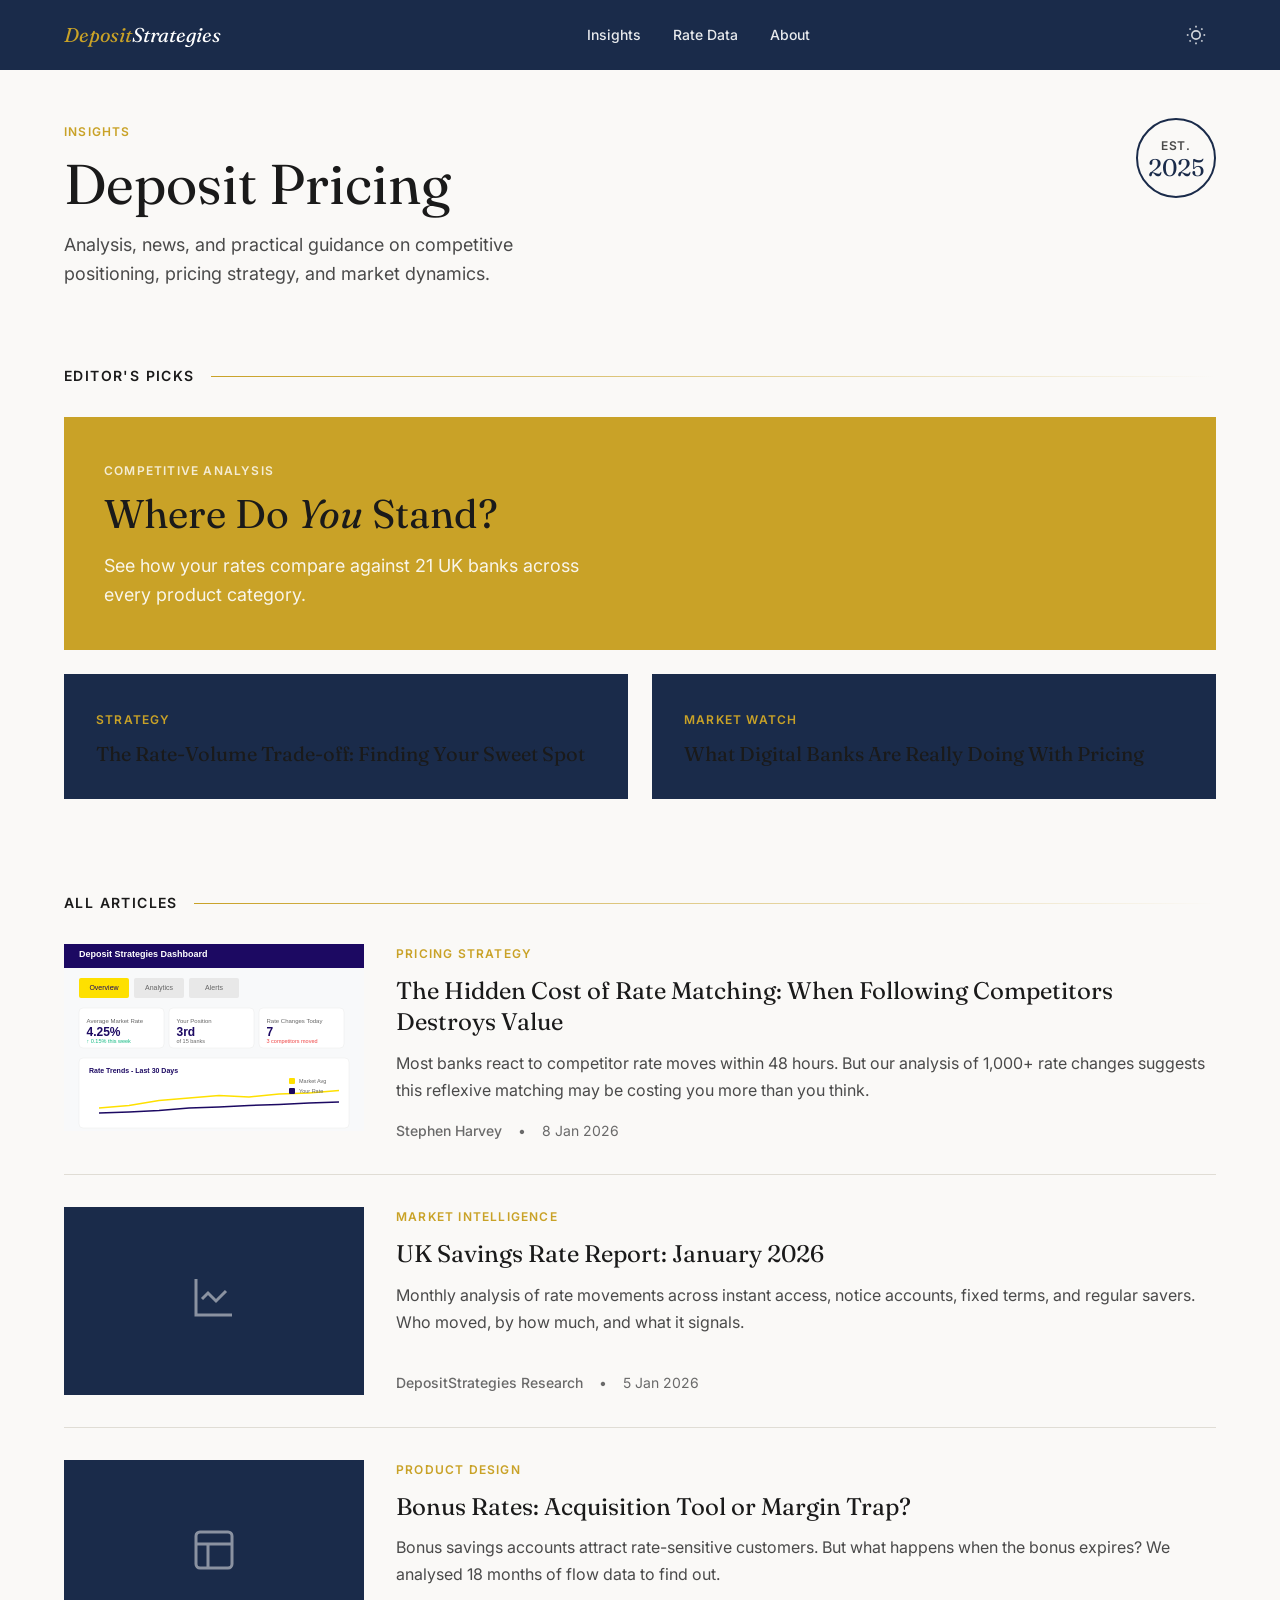
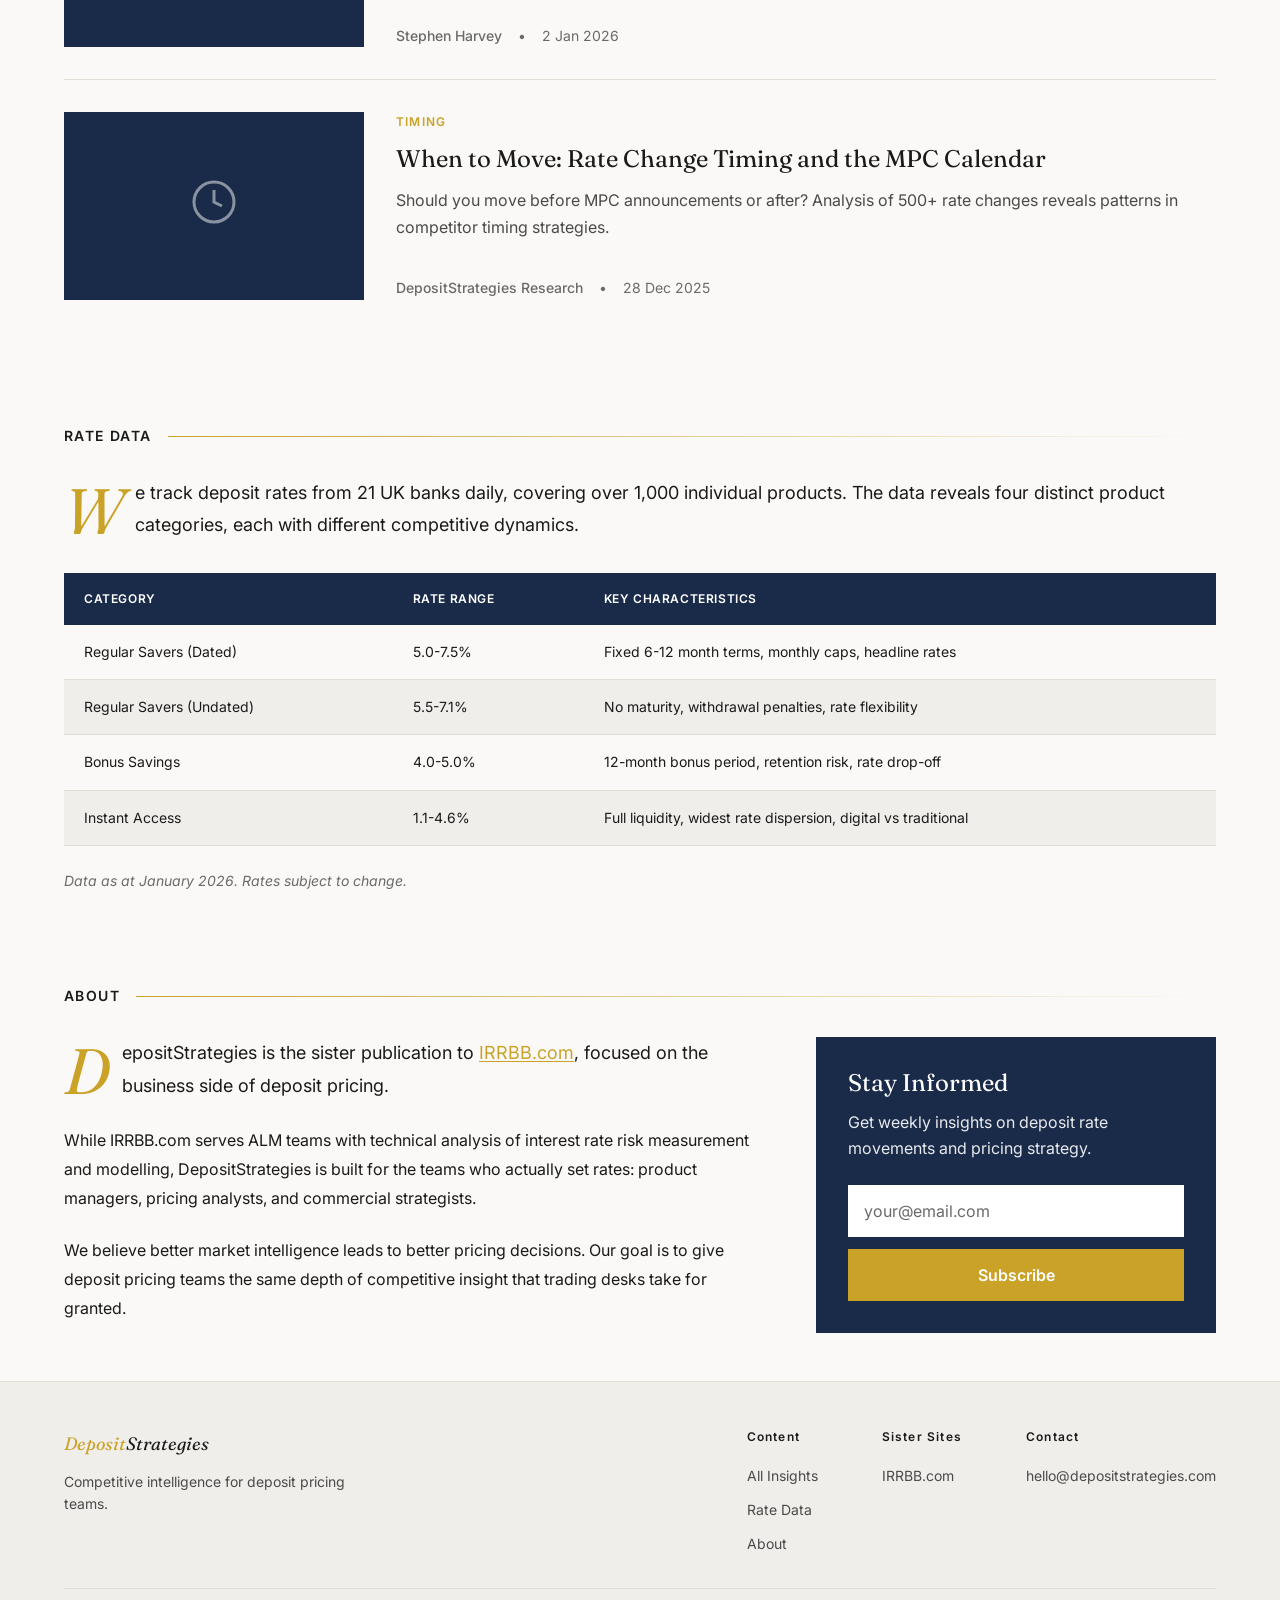
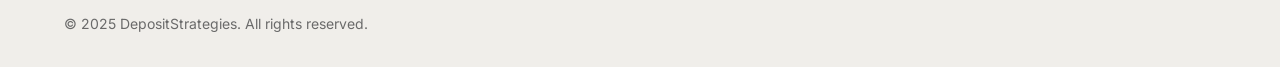
==== commit 44218473: "Switch to Fraunces font and navy/gold color scheme - Replace Instrument Serif with Fraunces for head" ====
--- a/index.html
+++ b/index.html
@@ -10,7 +10,7 @@
     <!-- Preconnect to Google Fonts -->
     <link rel="preconnect" href="https://fonts.googleapis.com">
     <link rel="preconnect" href="https://fonts.gstatic.com" crossorigin>
-    <link href="https://fonts.googleapis.com/css2?family=Instrument+Serif:ital@0;1&family=Inter:wght@400;500;600;700&display=swap" rel="stylesheet">
+    <link href="https://fonts.googleapis.com/css2?family=Fraunces:ital,opsz,wght@0,9..144,400;0,9..144,600;1,9..144,400&family=Inter:wght@400;500;600;700&display=swap" rel="stylesheet">
 
     <!-- Stylesheets -->
     <link rel="stylesheet" href="css/styles.css">
--- a/css/styles.css
+++ b/css/styles.css
@@ -6,13 +6,13 @@
 }
 
 :root {
-    /* Colors - IRRBB.com inspired palette */
-    --color-forest: #1a3a2f;
-    --color-forest-light: #234a3d;
-    --color-cream: #f5f2eb;
-    --color-cream-dark: #ebe7dc;
-    --color-coral: #c94a4a;
-    --color-coral-dark: #b03e3e;
+    /* Colors - Navy & Gold professional palette */
+    --color-navy: #1a2b4a;
+    --color-navy-light: #2a3d5f;
+    --color-cream: #faf9f7;
+    --color-cream-dark: #f0eeea;
+    --color-gold: #c9a227;
+    --color-gold-dark: #a8871f;
     --color-text: #1a1a1a;
     --color-text-secondary: #4a4a4a;
     --color-text-light: #6a6a6a;
@@ -20,7 +20,7 @@
     --color-border: #e0ddd5;
 
     /* Typography */
-    --font-serif: 'Instrument Serif', Georgia, serif;
+    --font-serif: 'Fraunces', Georgia, serif;
     --font-sans: 'Inter', -apple-system, BlinkMacSystemFont, 'Segoe UI', Roboto, sans-serif;
 
     /* Font sizes */
@@ -58,11 +58,11 @@
 [data-theme="dark"] {
     --color-cream: #1a1a1a;
     --color-cream-dark: #242424;
-    --color-text: #f5f2eb;
+    --color-text: #faf9f7;
     --color-text-secondary: #c4c4c4;
     --color-text-light: #999999;
     --color-border: #333333;
-    --color-forest: #234a3d;
+    --color-navy: #2a3d5f;
 }
 
 html {
@@ -108,7 +108,7 @@
     top: 0;
     left: 0;
     right: 0;
-    background-color: var(--color-forest);
+    background-color: var(--color-navy);
     z-index: 1000;
 }
 
@@ -132,7 +132,7 @@
 }
 
 .logo-deposit {
-    color: var(--color-coral);
+    color: var(--color-gold);
 }
 
 .logo-strategies {
@@ -144,7 +144,7 @@
 }
 
 .logo--footer .logo-deposit {
-    color: var(--color-coral);
+    color: var(--color-gold);
 }
 
 .logo--footer .logo-strategies {
@@ -233,7 +233,7 @@
 .nav-mobile {
     display: none;
     flex-direction: column;
-    background-color: var(--color-forest);
+    background-color: var(--color-navy);
     padding: var(--space-4) var(--space-6);
     border-top: 1px solid rgba(255, 255, 255, 0.1);
 }
@@ -275,7 +275,7 @@
     font-size: var(--text-xs);
     font-weight: 600;
     letter-spacing: 0.1em;
-    color: var(--color-coral);
+    color: var(--color-gold);
     margin-bottom: var(--space-3);
 }
 
@@ -300,7 +300,7 @@
     justify-content: center;
     width: 80px;
     height: 80px;
-    border: 2px solid var(--color-forest);
+    border: 2px solid var(--color-navy);
     border-radius: 50%;
     text-align: center;
 }
@@ -316,7 +316,7 @@
     font-family: var(--font-serif);
     font-size: var(--text-2xl);
     font-weight: 400;
-    color: var(--color-forest);
+    color: var(--color-navy);
     line-height: 1;
 }
 
@@ -350,7 +350,7 @@
 .section-line {
     flex: 1;
     height: 1px;
-    background: linear-gradient(to right, var(--color-coral), transparent);
+    background: linear-gradient(to right, var(--color-gold), transparent);
 }
 
 /* ==========================================
@@ -358,7 +358,7 @@
    ========================================== */
 .featured-card {
     display: block;
-    background-color: var(--color-coral);
+    background-color: var(--color-gold);
     color: var(--color-white);
     padding: var(--space-10);
     margin-bottom: var(--space-6);
@@ -366,7 +366,7 @@
 }
 
 .featured-card:hover {
-    background-color: var(--color-coral-dark);
+    background-color: var(--color-gold-dark);
 }
 
 .featured-card .card-category {
@@ -405,16 +405,16 @@
 }
 
 .article-card--dark {
-    background-color: var(--color-forest);
+    background-color: var(--color-navy);
     color: var(--color-white);
 }
 
 .article-card--dark:hover {
-    background-color: var(--color-forest-light);
+    background-color: var(--color-navy-light);
 }
 
 .article-card--dark .card-category {
-    color: var(--color-coral);
+    color: var(--color-gold);
 }
 
 .card-category {
@@ -422,7 +422,7 @@
     font-size: var(--text-xs);
     font-weight: 600;
     letter-spacing: 0.1em;
-    color: var(--color-coral);
+    color: var(--color-gold);
     margin-bottom: var(--space-3);
 }
 
@@ -468,7 +468,7 @@
     display: flex;
     align-items: center;
     justify-content: center;
-    background-color: var(--color-forest);
+    background-color: var(--color-navy);
 }
 
 .placeholder-icon {
@@ -489,7 +489,7 @@
 }
 
 .article-preview:hover .article-title {
-    color: var(--color-coral);
+    color: var(--color-gold);
 }
 
 .article-excerpt {
@@ -541,7 +541,7 @@
     line-height: 0.8;
     padding-right: var(--space-3);
     padding-top: var(--space-2);
-    color: var(--color-coral);
+    color: var(--color-gold);
     font-style: italic;
 }
 
@@ -557,7 +557,7 @@
 }
 
 .data-table thead {
-    background-color: var(--color-forest);
+    background-color: var(--color-navy);
     color: var(--color-white);
 }
 
@@ -607,18 +607,18 @@
 }
 
 .text-link {
-    color: var(--color-coral);
+    color: var(--color-gold);
     text-decoration: underline;
     text-underline-offset: 2px;
 }
 
 .text-link:hover {
-    color: var(--color-coral-dark);
+    color: var(--color-gold-dark);
 }
 
 /* CTA Card */
 .cta-card {
-    background-color: var(--color-forest);
+    background-color: var(--color-navy);
     color: var(--color-white);
     padding: var(--space-8);
 }
@@ -655,7 +655,7 @@
 }
 
 .subscribe-input:focus {
-    outline: 2px solid var(--color-coral);
+    outline: 2px solid var(--color-gold);
     outline-offset: 0;
 }
 
@@ -664,7 +664,7 @@
     font-size: var(--text-base);
     font-weight: 600;
     font-family: var(--font-sans);
-    background-color: var(--color-coral);
+    background-color: var(--color-gold);
     color: var(--color-white);
     border: none;
     cursor: pointer;
@@ -672,7 +672,7 @@
 }
 
 .subscribe-button:hover {
-    background-color: var(--color-coral-dark);
+    background-color: var(--color-gold-dark);
 }
 
 /* ==========================================
@@ -728,7 +728,7 @@
 }
 
 .footer-column a:hover {
-    color: var(--color-coral);
+    color: var(--color-gold);
 }
 
 .footer-bottom {
@@ -796,15 +796,15 @@
     display: flex;
     align-items: center;
     gap: var(--space-3);
-    border-left: 4px solid var(--color-forest);
+    border-left: 4px solid var(--color-navy);
 }
 
 .notification-success .notification-content {
-    border-left-color: var(--color-forest);
+    border-left-color: var(--color-navy);
 }
 
 .notification-error .notification-content {
-    border-left-color: var(--color-coral);
+    border-left-color: var(--color-gold);
 }
 
 .notification-message {
